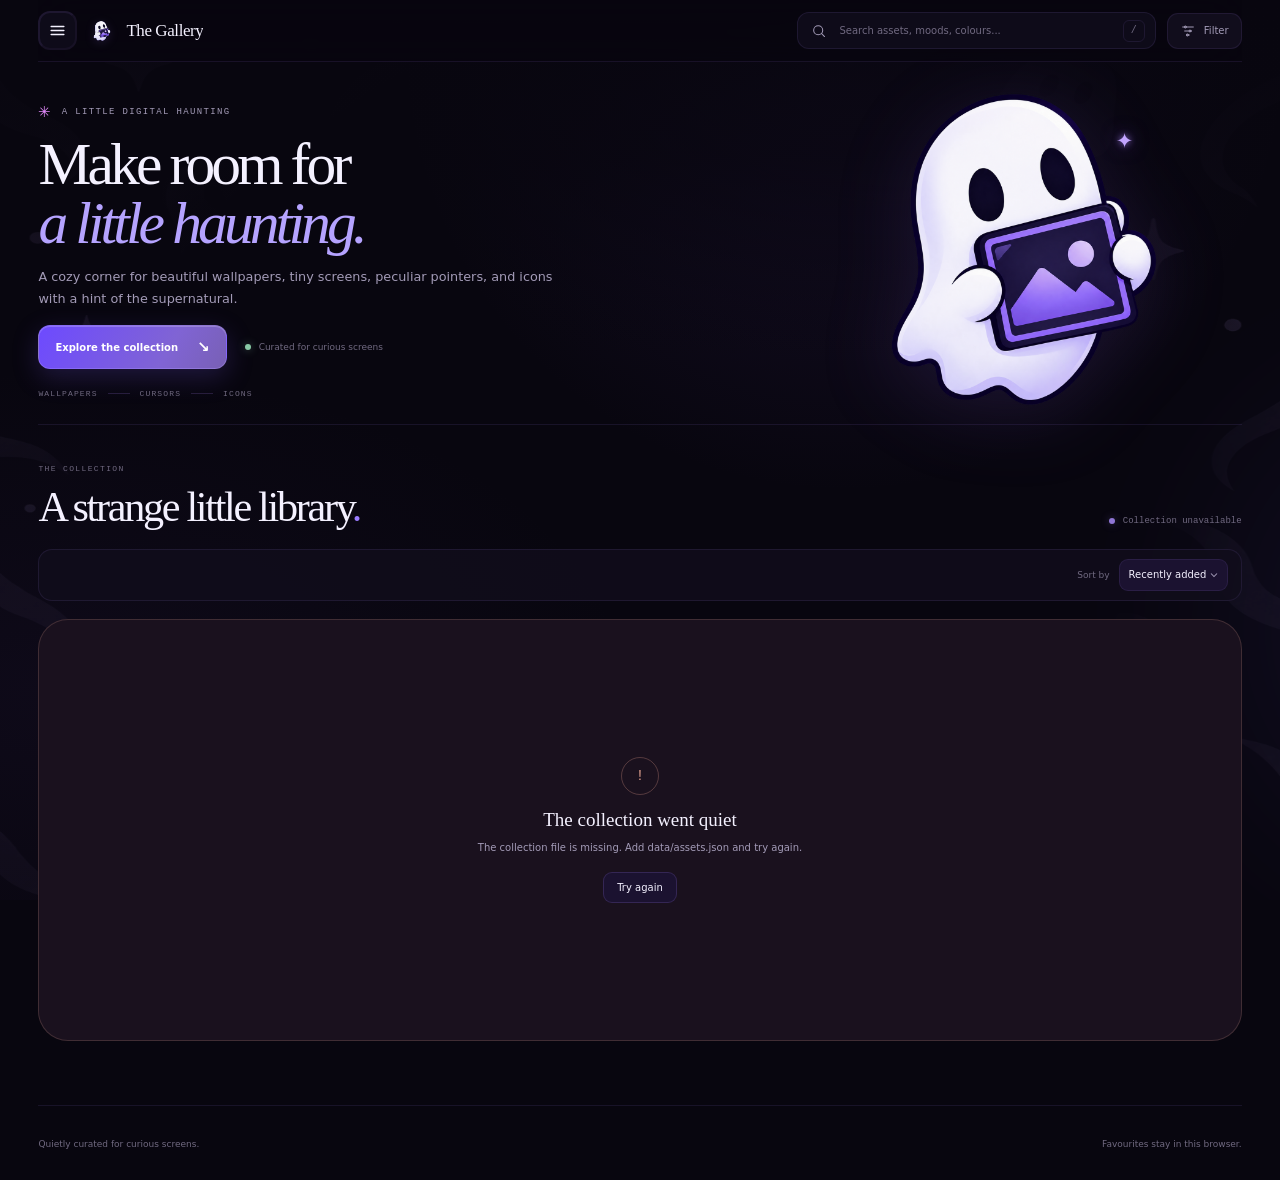
==== index.html @ 4a22fe70 "Add files via upload" ====
<!doctype html>
<html lang="en" data-theme="dark">
<head>
  <meta charset="utf-8">
  <meta name="viewport" content="width=device-width, initial-scale=1">
  <meta name="theme-color" content="#08060f">
  <meta name="description" content="A haunted little library of wallpapers, phone backgrounds, cursors, and icons.">
  <meta property="og:title" content="Ghostly Gallery">
  <meta property="og:description" content="A haunted little library of wallpapers, phone backgrounds, cursors, and icons.">
  <meta property="og:type" content="website">
  <title>Ghostly Gallery — A little digital haunting</title>
  <link rel="icon" href="assets/brand/ghostly-favicon.png" type="image/png" sizes="96x96">
  <link rel="apple-touch-icon" href="assets/brand/ghostly-favicon.png">
  <link rel="stylesheet" href="style.css?v=complete-redesign-6">
  <script type="module" src="script.js?v=complete-redesign-3"></script>
</head>
<body>
  <a class="skip-link" href="#main">Skip to gallery</a>
  <div class="page-atmosphere" aria-hidden="true"><span></span><span></span><span></span></div>
  <button class="sidebar-scrim" id="sidebar-scrim" type="button" aria-label="Close navigation" hidden></button>

  <div class="app-shell" id="app-shell">
    <aside class="sidebar" id="sidebar" aria-label="Main sidebar" aria-hidden="true">
      <div class="sidebar-tabs" role="tablist" aria-label="Sidebar sections">
        <button class="sidebar-tab is-active" id="tab-gallery" type="button" role="tab" aria-selected="true" aria-controls="panel-gallery" data-sidebar-tab="gallery">Gallery</button>
        <button class="sidebar-tab" id="tab-tools" type="button" role="tab" aria-selected="false" aria-controls="panel-tools" data-sidebar-tab="tools">Tools</button>
        <button class="sidebar-tab" id="tab-settings" type="button" role="tab" aria-selected="false" aria-controls="panel-settings" data-sidebar-tab="settings">Settings</button>
      </div>
      <div class="sidebar-content">
        <section class="sidebar-tab-panel" id="panel-gallery" role="tabpanel" aria-labelledby="tab-gallery" data-sidebar-panel="gallery">
          <p class="sidebar-section-label">YOUR LIBRARY</p>
          <nav class="sidebar-nav" aria-label="Gallery collections">
            <button class="nav-item" type="button" data-view="wallpapers" data-label="PC Wallpapers" style="--nav-accent: var(--wall)" aria-label="PC Wallpapers"><svg class="nav-icon" viewBox="0 0 24 24" aria-hidden="true"><rect x="3.5" y="4" width="17" height="12" rx="2"/><path d="M8 20h8M12 16v4M7.5 12l3-3 2.2 2.2 1.5-1.5 2.3 2.3"/></svg><span>PC Wallpapers</span></button>
            <button class="nav-item" type="button" data-view="phone-wallpapers" data-label="Phone Wallpapers" style="--nav-accent: var(--phone)" aria-label="Phone Wallpapers"><svg class="nav-icon" viewBox="0 0 24 24" aria-hidden="true"><rect x="6.5" y="2.5" width="11" height="19" rx="2.4"/><path d="M10 5h4M11 18.5h2"/></svg><span>Phone Wallpapers</span></button>
            <button class="nav-item" type="button" data-view="cursors" data-label="Cursor Packs" style="--nav-accent: var(--cursor)" aria-label="Cursor Packs"><svg class="nav-icon" viewBox="0 0 24 24" aria-hidden="true"><path d="m5 3 13.5 10.5-6 .8-3.4 5.2L5 3Z"/><path d="m13 15 3.2 5"/></svg><span>Cursor Packs</span></button>
            <button class="nav-item" type="button" data-view="icons" data-label="Icon Packs" style="--nav-accent: var(--icons)" aria-label="Icon Packs"><svg class="nav-icon" viewBox="0 0 24 24" aria-hidden="true"><rect x="3.5" y="3.5" width="7" height="7" rx="2"/><rect x="13.5" y="3.5" width="7" height="7" rx="2"/><rect x="3.5" y="13.5" width="7" height="7" rx="2"/><rect x="13.5" y="13.5" width="7" height="7" rx="2"/></svg><span>Icon Packs</span></button>
            <button class="nav-item" type="button" data-view="favorites" data-label="Favourites" style="--nav-accent: var(--favs)" aria-label="Favourites"><svg class="nav-icon nav-icon-heart" viewBox="0 0 24 24" aria-hidden="true"><path d="M20.8 8.8c0 5.2-8.8 10.2-8.8 10.2S3.2 14 3.2 8.8A4.7 4.7 0 0 1 12 6.2a4.7 4.7 0 0 1 8.8 2.6Z"/></svg><span>Favourites</span><span class="nav-count" id="favorite-count" hidden>0</span></button>
          </nav>
        </section>
        <section class="sidebar-tab-panel" id="panel-tools" role="tabpanel" aria-labelledby="tab-tools" data-sidebar-panel="tools" hidden>
          <p class="sidebar-section-label">TOOLS</p>
          <nav class="sidebar-tools-nav" aria-label="Creative tools">
            <button class="nav-item" type="button" data-view="converters" data-label="Converters" aria-label="Converters"><svg class="nav-icon" viewBox="0 0 24 24" aria-hidden="true"><path d="M4 7h11m0 0-3-3m3 3-3 3M20 17H9m0 0 3 3m-3-3 3-3"/></svg><span>Converters</span></button>
            <button class="nav-item" type="button" data-view="background-remover" data-label="Background Remover" aria-label="Background Remover"><svg class="nav-icon" viewBox="0 0 24 24" aria-hidden="true"><path d="M4 4h16v16H4z"/><path d="m4 15 4-4 3 3 3-5 6 7"/><path d="M7 7h.01"/></svg><span>Background Remover</span></button>
          </nav>
        </section>
        <section class="sidebar-tab-panel sidebar-settings-panel" id="panel-settings" role="tabpanel" aria-labelledby="tab-settings" data-sidebar-panel="settings" hidden>
          <p class="sidebar-section-label">PREFERENCES</p>
          <div class="sidebar-setting"><div><strong>Appearance</strong><small>Choose your gallery theme.</small></div><button class="theme-toggle" id="theme-toggle" type="button" aria-label="Switch to light theme" title="Switch to light theme"><svg class="theme-icon theme-icon-sun" viewBox="0 0 24 24" aria-hidden="true"><circle cx="12" cy="12" r="4"/><path d="M12 2v2m0 16v2M4.9 4.9l1.4 1.4m11.4 11.4 1.4 1.4M2 12h2m16 0h2M4.9 19.1l1.4-1.4M17.7 6.3l1.4-1.4"/></svg><svg class="theme-icon theme-icon-moon" viewBox="0 0 24 24" aria-hidden="true"><path d="M20.6 15.2A8.5 8.5 0 0 1 8.8 3.4 8.6 8.6 0 1 0 20.6 15.2Z"/></svg></button></div>
          <button class="nav-item sound-toggle" id="sound-toggle" type="button" aria-label="Mute button sounds" aria-pressed="true" title="Mute button sounds"><svg class="nav-icon" viewBox="0 0 24 24" aria-hidden="true"><path d="M4 10v4h4l5 4V6l-5 4H4Z"/><path d="M17 9a5 5 0 0 1 0 6m2-9a9 9 0 0 1 0 12"/></svg><span>Button sounds</span></button>
        </section>
      </div>
    </aside>

    <div class="main-column">
      <header class="topbar">
        <div class="topbar-leading">
          <button class="mobile-menu-button" id="mobile-menu-button" type="button" aria-label="Open menu" aria-expanded="false" aria-controls="sidebar"><svg viewBox="0 0 24 24" aria-hidden="true"><path class="menu-line menu-line-one" d="M4 7h16"/><path class="menu-line menu-line-two" d="M4 12h16"/><path class="menu-line menu-line-three" d="M4 17h16"/></svg></button>
          <img class="topbar-ghost-icon" src="assets/brand/ghostly-favicon.png" alt="" aria-hidden="true">
          <div class="topbar-page-title" id="breadcrumb-title">The Gallery</div>
        </div>
        <div class="topbar-tools">
          <label class="top-search">
            <svg viewBox="0 0 24 24" aria-hidden="true"><circle cx="10.8" cy="10.8" r="6.8"/><path d="m16 16 4.3 4.3"/></svg>
            <span class="sr-only">Search assets</span><input id="search-input" type="search" placeholder="Search assets, moods, colours..." autocomplete="off">
            <kbd>/</kbd><button class="search-clear" id="search-clear" type="button" aria-label="Clear search" hidden>×</button>
          </label>
          <div class="filter-wrap">
            <button class="tool-button" id="filter-toggle" type="button" aria-expanded="false" aria-controls="filter-panel">
              <svg viewBox="0 0 24 24" aria-hidden="true"><path d="M4 6h16M7 12h10m-7 6h4"/><circle cx="8" cy="6" r="1.5"/><circle cx="15" cy="12" r="1.5"/><circle cx="11" cy="18" r="1.5"/></svg><span>Filter</span><span class="filter-active-dot" id="filter-active-dot" hidden></span>
            </button>
            <div class="filter-popover" id="filter-panel" hidden>
              <div class="popover-heading"><div><span class="eyebrow">REFINE YOUR HAUNT</span><strong>Filters</strong></div><button class="popover-close" id="filter-close" type="button" aria-label="Close filters">×</button></div>
              <p class="filter-empty" id="filter-empty">Filters appear as matching asset details are published.</p>
              <div class="filter-fields" id="filter-fields" hidden>
                <label class="filter-field" id="filter-device-wrap" hidden>Device / type<select id="filter-device"><option value="">Any device</option></select></label>
                <label class="filter-field" id="filter-theme-wrap" hidden>Theme<select id="filter-theme"><option value="">Any theme</option></select></label>
                <label class="filter-field" id="filter-color-wrap" hidden>Color<select id="filter-color"><option value="">Any color</option></select></label>
                <label class="filter-field" id="filter-tag-wrap" hidden>Tag<input id="filter-tag" type="search" placeholder="Search a tag"></label>
              </div>
              <button class="filter-reset" id="filter-reset" type="button">Clear filters</button>
            </div>
          </div>
        </div>
      </header>

      <main id="main">
        <section class="hero" id="home" aria-labelledby="hero-title">
          <div class="hero-copy">
            <p class="hero-kicker"><span class="kicker-star">✳</span> A LITTLE DIGITAL HAUNTING</p>
            <h1 id="hero-title">Make room for<br><em>a little haunting.</em></h1>
            <p class="hero-description">A cozy corner for beautiful wallpapers, tiny screens, peculiar pointers, and icons with a hint of the supernatural.</p>
            <div class="hero-actions"><button class="button-primary" type="button" data-action="all-assets">Explore the collection <span aria-hidden="true">↘</span></button><span class="hero-note"><span class="note-dot"></span> Curated for curious screens</span></div>
            <div class="hero-meta"><span>WALLPAPERS</span><i></i><span>CURSORS</span><i></i><span>ICONS</span></div>
          </div>
          <span class="hero-spark" aria-hidden="true">✦</span><img class="hero-mascot" src="assets/brand/ghostly-transparent.png" alt="" aria-hidden="true">
        </section>

        <section class="collection-section" id="collection" aria-labelledby="collection-title">
          <div class="collection-heading">
            <div><p class="eyebrow" id="collection-kicker">THE COLLECTION</p><h2 id="collection-title">A strange little library<span>.</span></h2></div>
            <div class="collection-status"><span class="collection-live-dot"></span><span id="result-count" aria-live="polite" aria-atomic="true">Gathering the collection...</span></div>
          </div>
          <div class="collection-controls">
            <div class="active-filters" id="active-filters" aria-live="polite"></div>
            <label class="sort-control">Sort by <select id="sort-select" aria-label="Sort assets"><option value="newest">Recently added</option><option value="title">Name A–Z</option><option value="oldest">Oldest first</option></select><svg viewBox="0 0 16 16" aria-hidden="true"><path d="m4 6 4 4 4-4"/></svg></label>
          </div>
          <div class="gallery-grid" id="gallery-grid" aria-live="polite" aria-busy="true"></div>
          <div class="empty-state" id="empty-state" hidden>
            <div class="empty-art" aria-hidden="true"><span class="empty-moon"></span><span class="empty-star empty-star-a">✦</span><span class="empty-star empty-star-b">✧</span><span class="empty-ghost"><i></i><i></i><b></b></span></div>
            <p class="eyebrow">THE GALLERY IS RESTING</p><h3>nothing here👀</h3><p id="empty-description">The shelves are waiting for their first little oddity. Check back soon.</p><button class="empty-reset" id="empty-reset" type="button" hidden>Clear your filters <span aria-hidden="true">↗</span></button>
          </div>
          <div class="error-state" id="error-state" hidden><span class="error-glyph" aria-hidden="true">!</span><h3>The collection went quiet</h3><p id="error-message">We couldn’t read the asset collection.</p><button class="button-secondary" id="retry-button" type="button">Try again</button></div>
          <div class="loading-state" id="loading-state"><span class="loading-moon" aria-hidden="true"></span><span>Gathering the collection...</span></div>
        </section>

        <section class="converter-section" id="converters" aria-labelledby="converter-title" hidden>
          <div class="converter-heading"><p class="eyebrow">LOCAL IMAGE WORKSHOP</p><h1 id="converter-title">Converters<span>.</span></h1><p>Change image formats right here in your browser. Your files stay on this device.</p></div>
          <div class="converter-panel">
            <label class="converter-drop" id="converter-drop" for="converter-file"><span class="converter-upload-icon" aria-hidden="true">↑</span><strong>Choose an image to convert</strong><span>PNG, GIF, JPG, JPEG, or SVG · up to 25 MB</span><input id="converter-file" type="file" accept=".png,.gif,.jpg,.jpeg,.svg,image/png,image/gif,image/jpeg,image/svg+xml"></label>
            <div class="converter-workspace" id="converter-workspace" hidden>
              <div class="converter-preview"><img id="converter-preview" alt="Preview of the selected image"><span id="converter-source-label"></span></div>
              <div class="converter-options">
                <div><p class="eyebrow">SOURCE FILE</p><strong class="converter-filename" id="converter-filename"></strong><p class="converter-message" id="converter-message" aria-live="polite"></p></div>
                <label class="converter-field">Convert to<select id="converter-format"><option value="png">PNG</option><option value="jpeg">JPEG</option><option value="svg">SVG (embedded image)</option></select></label>
                <label class="converter-field" id="jpeg-background-field" hidden>JPEG background<input id="jpeg-background" type="color" value="#ffffff"><small>Transparent areas use this color. White is the default.</small></label>
                <button class="button-primary converter-action" id="converter-button" type="button" disabled>Convert image <span aria-hidden="true">↗</span></button>
                <a class="button-secondary converter-download" id="converter-download" hidden download>Download converted image</a>
                <button class="converter-reset" id="converter-reset" type="button">Choose another image</button>
              </div>
            </div>
          </div>
          <p class="converter-footnote">SVG files are checked for active and external content before preview or conversion. SVG output wraps the converted image; it does not trace pixels into vector shapes. GIF conversion uses a still frame.</p>
          <article class="media-converter-card" aria-labelledby="mp3-title">
            <div class="media-converter-heading"><span class="media-converter-icon" aria-hidden="true">♫</span><div><p class="eyebrow">AUDIO TOOL</p><h2 id="mp3-title">MP4 <span>→</span> MP3</h2><p>Extract audio from an MP4 video in your browser.</p></div></div>
            <label class="media-file-picker" for="mp4-file"><span>Choose an MP4 video</span><small id="mp4-file-name">MP4 only · up to 200 MB</small><input id="mp4-file" type="file" accept=".mp4,video/mp4"></label>
            <div class="media-converter-actions"><button class="button-primary" id="mp4-convert" type="button" disabled>Convert to MP3 <span aria-hidden="true">↗</span></button><a class="button-secondary media-download" id="mp3-download" hidden download>Download MP3</a></div>
            <p class="media-converter-status" id="mp4-status" role="status" aria-live="polite">Your video stays on this device. The first conversion loads the audio engine on demand (about 31 MB).</p>
          </article>
        </section>
        <section class="background-remover-section" id="background-remover" aria-labelledby="bg-title" hidden>
          <div class="converter-heading"><p class="eyebrow">LOCAL IMAGE WORKSHOP</p><h1 id="bg-title">Background Remover<span>.</span></h1><p>Choose an image for a local preview. No image is uploaded.</p></div>
          <div class="converter-panel bg-remover-panel">
            <label class="converter-drop" id="bg-drop" for="bg-file"><span class="converter-upload-icon" aria-hidden="true">✧</span><strong>Choose an image</strong><span>PNG, JPG, or WebP · up to 20 MB</span><input id="bg-file" type="file" accept=".png,.jpg,.jpeg,.webp,image/png,image/jpeg,image/webp"></label>
            <div class="bg-workspace" id="bg-workspace" hidden>
              <div class="bg-preview"><img id="bg-preview" alt="Selected image preview"><span>Preview · original background</span></div>
              <div class="bg-file-info"><p class="eyebrow">SELECTED IMAGE</p><strong id="bg-filename"></strong><p id="bg-file-meta"></p><div class="bg-engine-note"><strong>Removal engine unavailable</strong><p>This site has no background-removal model installed. The image stays local, and no transparent result will be fabricated.</p></div><button class="converter-reset" id="bg-reset" type="button">Remove image</button></div>
            </div>
          </div>
        </section>
        <footer class="site-footer"><span>Quietly curated for curious screens.</span><span>Favourites stay in this browser.</span></footer>
      </main>
    </div>
  </div>

  <dialog class="app-dialog asset-dialog" id="asset-dialog" aria-labelledby="asset-dialog-title"><div class="dialog-shell" id="asset-dialog-content"></div></dialog>
  <div class="toast" id="toast" role="status" aria-live="polite"></div>
</body>
</html>
---- style.css ----
:root{color-scheme:dark;--bg:#08060f;--surface:#110d1c;--raised:#1b1230;--glass:rgba(21,15,34,.88);--line:rgba(143,112,209,.22);--line-soft:rgba(143,112,209,.13);--text:#f4f1ff;--muted:#a39bb7;--subtle:#706980;--accent:#9b7cff;--accent-bright:#b5a3ff;--cyan:#75e6e8;--pink:#e58cff;--wall:#6d4aff;--phone:#4aaeb0;--cursor:#e58cff;--icons:#9b82e8;--favs:#c878d8;--ease:cubic-bezier(.2,.75,.2,1);font-family:Inter,"Segoe UI",system-ui,sans-serif}
html[data-theme=light]{color-scheme:light;--bg:#f7f5ff;--surface:#efebfa;--raised:#e5dff3;--glass:rgba(247,245,255,.94);--line:rgba(107,81,162,.2);--line-soft:rgba(107,81,162,.13);--text:#30264a;--muted:#675d7f;--subtle:#8b83a0;--accent:#8066d9;--accent-bright:#624bb9;--cyan:#348d91;--pink:#a955b8;--wall:#6d4aff;--phone:#318f92;--cursor:#b05fc1;--icons:#7860c6;--favs:#a94db9}
*{box-sizing:border-box}html{min-width:320px;scroll-behavior:smooth}body{min-width:320px;min-height:100vh;margin:0;overflow-x:hidden;background:var(--bg);color:var(--text);font-size:14px;-webkit-font-smoothing:antialiased;transition:background .25s,color .25s}button,input,select{color:inherit;font:inherit}button{cursor:pointer}button:focus-visible,a:focus-visible,input:focus-visible,select:focus-visible{outline:2px solid var(--accent-bright);outline-offset:3px}a{color:inherit;text-decoration:none}[hidden]{display:none!important}::selection{color:#fff;background:rgba(128,102,217,.45)}.sr-only{position:absolute;width:1px;height:1px;padding:0;margin:-1px;overflow:hidden;clip:rect(0,0,0,0);white-space:nowrap;border:0}.skip-link{position:fixed;top:12px;left:12px;z-index:200;padding:11px 15px;border-radius:10px;transform:translateY(-150%);background:var(--accent);color:#fff;font-weight:700}.skip-link:focus{transform:translateY(0)}
.page-atmosphere{position:fixed;inset:0;z-index:-1;overflow:hidden;pointer-events:none;background:radial-gradient(ellipse at 66% 5%,rgba(80,48,139,.2),transparent 37%),radial-gradient(ellipse at 5% 77%,rgba(53,34,87,.14),transparent 33%),var(--bg);transition:background .25s}.page-atmosphere span{position:absolute;width:430px;height:430px;border-radius:50%;filter:blur(110px);opacity:.09;background:#8e67ff}.page-atmosphere span:first-child{top:-350px;right:12%}.page-atmosphere span:nth-child(2){bottom:-380px;left:30%;background:#bd65d2}.page-atmosphere span:nth-child(3){top:46%;right:-400px;background:#7865ef}html[data-theme=light] .page-atmosphere{background:radial-gradient(ellipse at 75% 0%,rgba(166,145,225,.2),transparent 39%),radial-gradient(ellipse at 10% 84%,rgba(201,167,220,.18),transparent 37%),var(--bg)}.sidebar-divider{height:1px;flex:0 0 1px;margin:10px 5px 12px;background:var(--line-soft)}.sidebar-nav{display:flex;flex-direction:column;gap:5px}.nav-item{position:relative;display:flex;width:100%;min-height:45px;flex:0 0 auto;align-items:center;gap:14px;padding:0 13px;overflow:hidden;border:1px solid transparent;border-radius:13px;background:transparent;color:var(--subtle);text-align:left;transition:color .2s,background .2s,border-color .2s,transform .2s}.nav-item:hover{background:color-mix(in srgb,var(--nav-accent,var(--accent)) 10%,transparent);color:var(--text)}.nav-item.is-active{border-color:color-mix(in srgb,var(--nav-accent,var(--accent)) 20%,transparent);background:color-mix(in srgb,var(--nav-accent,var(--accent)) 13%,transparent);color:var(--nav-accent,var(--accent-bright))}.nav-item span:not(.nav-count){min-width:146px;opacity:0;transform:translateX(-5px);transition:opacity .16s,transform .2s var(--ease);white-space:nowrap;font-size:11px;font-weight:550}.nav-icon{width:19px;height:19px;flex:0 0 19px;fill:none;stroke:currentColor;stroke-width:1.55;stroke-linecap:round;stroke-linejoin:round;transition:fill .2s,filter .2s}.nav-item.is-active .nav-icon{fill:color-mix(in srgb,var(--nav-accent,var(--accent)) 17%,transparent);stroke-width:1.9;filter:drop-shadow(0 0 5px color-mix(in srgb,var(--nav-accent,var(--accent)) 42%,transparent))}.nav-icon-heart{fill:none!important}.nav-item.is-active .nav-icon-heart{fill:color-mix(in srgb,var(--nav-accent) 22%,transparent)!important}.nav-count{display:inline-grid;min-width:21px;height:20px;margin-left:auto;place-items:center;border-radius:7px;background:color-mix(in srgb,var(--nav-accent,var(--accent)) 14%,transparent);color:var(--nav-accent,var(--accent));font:9px ui-monospace,monospace;opacity:0}.sidebar-spacer{flex:1;min-height:14px}.local-pulse{width:6px;height:6px;border-radius:50%;background:#82c9a8;box-shadow:0 0 9px rgba(130,201,168,.45)}
.main-column{min-width:0;padding-right:clamp(20px,4.3vw,84px);padding-left:clamp(22px,4.1vw,78px)}.topbar{position:sticky;top:0;z-index:30;display:flex;min-height:78px;align-items:center;justify-content:space-between;gap:24px;border-bottom:1px solid var(--line-soft);background:color-mix(in srgb,var(--bg) 82%,transparent);backdrop-filter:blur(20px)}.topbar-leading,.topbar-brand,.topbar-tools{display:flex;align-items:center}.topbar-leading{min-width:0}.topbar-brand{gap:11px;color:var(--subtle);font-size:11px;white-space:nowrap}.topbar-brand img{width:25px;height:25px;object-fit:contain}.topbar-brand i{padding:0 8px;color:var(--line);font-style:normal}.topbar-brand strong{color:var(--muted);font-weight:550}.topbar-tools{gap:11px}.mobile-menu-button svg{width:18px;height:18px;fill:none;stroke:currentColor;stroke-width:1.7;stroke-linecap:round}.top-search{display:flex;width:clamp(220px,28vw,430px);height:42px;align-items:center;gap:10px;padding:0 10px 0 13px;border:1px solid var(--line-soft);border-radius:12px;background:color-mix(in srgb,var(--surface) 86%,transparent);color:var(--muted)}.top-search:focus-within{border-color:color-mix(in srgb,var(--accent) 55%,transparent);box-shadow:0 0 0 3px color-mix(in srgb,var(--accent) 9%,transparent)}.top-search>svg{width:16px;height:16px;flex:0 0 auto;fill:none;stroke:currentColor;stroke-width:1.55;stroke-linecap:round}.top-search input{width:100%;min-width:0;border:0;outline:0;background:transparent;color:var(--text);font-size:10px}.top-search input::placeholder{color:var(--subtle)}.top-search input:focus-visible{outline:0}.top-search kbd{display:grid;min-width:22px;height:22px;place-items:center;border:1px solid var(--line-soft);border-radius:6px;color:var(--subtle);font:10px ui-monospace,monospace}.search-clear{width:22px;height:22px;padding:0;border:0;border-radius:6px;background:var(--raised);color:var(--muted);font-size:17px}.tool-button,.theme-toggle{position:relative;display:flex;height:40px;align-items:center;justify-content:center;gap:8px;padding:0 12px;border:1px solid var(--line-soft);border-radius:11px;background:var(--surface);color:var(--muted);font-size:10px;transition:color .2s,border-color .2s,background .2s,transform .2s}.tool-button:hover,.theme-toggle:hover{border-color:var(--line);background:var(--raised);color:var(--text);transform:translateY(-1px)}.tool-button svg{width:16px;height:16px;fill:none;stroke:currentColor;stroke-width:1.5;stroke-linecap:round;stroke-linejoin:round}.filter-active-dot{position:absolute;top:7px;right:7px;width:5px;height:5px;border-radius:50%;background:var(--accent)}.theme-toggle{width:40px;padding:0}.theme-icon{width:17px;height:17px;fill:none;stroke:currentColor;stroke-width:1.5;stroke-linecap:round;stroke-linejoin:round}.theme-icon-moon{display:none}.theme-toggle[data-theme=light] .theme-icon-sun{display:none}.theme-toggle[data-theme=light] .theme-icon-moon{display:block}
.filter-wrap{position:relative}.filter-popover{position:absolute;top:calc(100% + 12px);right:0;z-index:55;width:min(330px,calc(100vw - 36px));padding:17px;border:1px solid var(--line);border-radius:18px;background:var(--glass);box-shadow:0 20px 60px rgba(0,0,0,.24);backdrop-filter:blur(24px);animation:pop-in .18s var(--ease)}.popover-heading{display:flex;align-items:center;justify-content:space-between}.popover-heading div{display:flex;flex-direction:column;gap:6px}.eyebrow{margin:0;color:var(--subtle);font:8px ui-monospace,"Cascadia Code",monospace;letter-spacing:.17em;text-transform:uppercase}.popover-heading strong{font:500 19px Georgia,serif}.popover-close{width:28px;height:28px;border:1px solid var(--line-soft);border-radius:9px;background:transparent;color:var(--muted);font-size:19px}.filter-empty{margin:16px 0 3px;color:var(--muted);font-size:10px;line-height:1.7}.filter-fields{display:grid;gap:12px;margin-top:17px}.filter-field{display:grid;gap:7px;color:var(--muted);font-size:10px}.filter-field select,.filter-field input{width:100%;height:37px;padding:0 10px;border:1px solid var(--line-soft);border-radius:9px;background:var(--bg);color:var(--text);font-size:10px}.filter-reset{margin-top:13px;padding:0;border:0;background:none;color:var(--accent-bright);font-size:10px}
#main{max-width:1760px;margin:0 auto}.hero{position:relative;display:grid;min-height:clamp(440px,38vw,575px);grid-template-columns:minmax(0,1.03fr) minmax(340px,.97fr);align-items:center;gap:clamp(24px,4vw,74px);padding:clamp(36px,5vw,74px) 0 clamp(44px,6vw,86px);border-bottom:1px solid var(--line-soft);overflow:hidden}.hero-copy{position:relative;z-index:2;padding:7px 0 5px;animation:rise-in .7s var(--ease) both}.hero-kicker{display:flex;align-items:center;gap:9px;margin:0 0 20px;color:var(--muted);font:9px ui-monospace,monospace;letter-spacing:.15em}.kicker-star{color:var(--pink);font-size:15px}.hero h1{max-width:820px;margin:0;font:500 clamp(43px,5.35vw,82px)/.99 Georgia,"Times New Roman",serif;letter-spacing:-.065em}.hero h1 em{color:var(--accent-bright);font-weight:500}.hero-description{max-width:520px;margin:22px 0 0;color:var(--muted);font-size:clamp(12px,1vw,14px);line-height:1.85}.hero-actions{display:flex;align-items:center;gap:18px;flex-wrap:wrap;margin-top:26px}.button-primary{display:inline-flex;min-height:44px;align-items:center;gap:19px;padding:0 16px;border:1px solid rgba(195,175,255,.25);border-radius:12px;background:linear-gradient(120deg,#6d4aff,#8064d4 68%,#7860b5);color:#fff;box-shadow:0 8px 26px rgba(104,74,206,.25),inset 0 1px rgba(255,255,255,.2);font-size:10px;font-weight:650;transition:transform .2s var(--ease),box-shadow .2s}.button-primary:hover{transform:translateY(-2px);box-shadow:0 13px 30px rgba(104,74,206,.34)}.button-primary span{font-size:15px}.hero-note{display:flex;align-items:center;gap:8px;color:var(--subtle);font-size:9px}.note-dot{width:6px;height:6px;border-radius:50%;background:#89c9a6;box-shadow:0 0 8px rgba(137,201,166,.45)}.hero-meta{display:flex;align-items:center;gap:10px;margin-top:42px;color:var(--subtle);font:8px ui-monospace,monospace;letter-spacing:.14em}.hero-meta i{width:22px;height:1px;background:var(--line)}
.hero-art-frame{position:relative;z-index:1;width:min(100%,590px);justify-self:end;aspect-ratio:1.12/1;overflow:hidden;border:1px solid rgba(175,153,226,.25);border-radius:clamp(24px,3vw,44px);background:#100d18;box-shadow:0 26px 74px rgba(0,0,0,.3),inset 0 1px rgba(255,255,255,.14);animation:rise-in .9s .08s var(--ease) both}.hero-art-image{width:100%;height:100%;object-fit:cover;object-position:50% 51%;transform:scale(1.02);transition:transform .9s var(--ease)}.hero-art-frame:hover .hero-art-image{transform:scale(1.055)}.art-vignette{position:absolute;inset:0;background:linear-gradient(180deg,rgba(6,5,11,.34),transparent 28%,transparent 67%,rgba(6,5,11,.64)),linear-gradient(90deg,rgba(6,5,11,.15),transparent 40%)}.art-stamp{position:absolute;display:flex;align-items:center;gap:8px;color:rgba(248,243,255,.83);font:8px ui-monospace,monospace;letter-spacing:.13em}.art-stamp-top{top:18px;left:20px}.art-stamp-bottom{right:19px;bottom:19px}.stamp-spark{color:#c9b9ff;font-size:13px}.stamp-dot{width:6px;height:6px;border-radius:50%;background:#c9b9ff;box-shadow:0 0 9px #a58bff}
.collection-section{padding:clamp(49px,5.5vw,82px) 0 clamp(55px,6vw,90px)}.collection-heading{display:flex;align-items:end;justify-content:space-between;gap:20px;margin-bottom:23px}.collection-heading .eyebrow{margin-bottom:9px}.collection-heading h2{margin:0;font:500 clamp(28px,3.3vw,46px) Georgia,serif;letter-spacing:-.055em}.collection-heading h2 span{color:var(--accent)}.collection-status{display:flex;align-items:center;gap:8px;padding-bottom:5px;color:var(--subtle);font:9px ui-monospace,monospace}.collection-live-dot{width:6px;height:6px;border-radius:50%;background:#8f76d5;box-shadow:0 0 8px rgba(143,118,213,.42)}.collection-controls{display:flex;min-height:50px;align-items:center;justify-content:space-between;gap:14px;padding:9px 13px;border:1px solid var(--line-soft);border-radius:14px;background:color-mix(in srgb,var(--surface) 85%,transparent)}.active-filters{display:flex;align-items:center;gap:7px;flex-wrap:wrap}.filter-token{display:inline-flex;align-items:center;gap:6px;padding:6px 8px;border:1px solid var(--line-soft);border-radius:8px;background:color-mix(in srgb,var(--accent) 8%,transparent);color:var(--muted);font-size:9px}.filter-token button{padding:0;border:0;background:none;color:var(--accent-bright);font-size:13px}.sort-control{position:relative;display:flex;align-items:center;gap:9px;color:var(--subtle);font-size:9px;white-space:nowrap}.sort-control select{max-width:126px;padding:5px 17px 5px 0;appearance:none;border:0;background:transparent;color:var(--muted);font-size:9px;cursor:pointer}.sort-control svg{position:absolute;right:0;width:12px;height:12px;fill:none;stroke:var(--muted);stroke-width:1.4;pointer-events:none}
.gallery-grid{display:grid;grid-template-columns:repeat(3,minmax(0,1fr));gap:clamp(14px,1.65vw,25px);margin-top:19px}.asset-card{--card-accent:var(--wall);position:relative;min-width:0;overflow:hidden;border:1px solid var(--line-soft);border-radius:19px;background:linear-gradient(150deg,color-mix(in srgb,var(--surface) 98%,var(--card-accent)),var(--surface));box-shadow:0 13px 32px rgba(0,0,0,.11),inset 0 1px rgba(255,255,255,.035);animation:rise-in .45s var(--ease) both;transition:border-color .22s,transform .24s var(--ease),box-shadow .24s}.asset-card:hover{z-index:2;transform:translateY(-4px);border-color:color-mix(in srgb,var(--card-accent) 44%,var(--line));box-shadow:0 20px 44px rgba(0,0,0,.2),0 0 25px color-mix(in srgb,var(--card-accent) 8%,transparent)}.card-preview{position:relative;display:grid;min-height:190px;aspect-ratio:1.56/1;place-items:center;overflow:hidden;background:radial-gradient(ellipse at 50% 45%,color-mix(in srgb,var(--card-accent) 20%,transparent),transparent 60%),var(--raised)}.card-preview.is-portrait{aspect-ratio:.85/1}.card-preview img{position:absolute;inset:0;width:100%;height:100%;object-fit:cover;transition:transform .6s var(--ease)}.asset-card:hover .card-preview img{transform:scale(1.045)}.preview-fallback{display:grid;width:100%;height:100%;min-height:inherit;place-items:center;color:color-mix(in srgb,var(--card-accent) 78%,white);background:radial-gradient(circle,color-mix(in srgb,var(--card-accent) 14%,transparent),transparent 40%),repeating-linear-gradient(135deg,rgba(255,255,255,.018) 0 1px,transparent 1px 13px)}.preview-fallback svg{width:41px;height:41px;fill:none;stroke:currentColor;stroke-width:1.1}.card-category{position:absolute;top:12px;left:12px;z-index:1;padding:7px 9px;border:1px solid color-mix(in srgb,var(--card-accent) 34%,transparent);border-radius:8px;background:rgba(13,9,22,.73);color:#f1ecff;font:8px ui-monospace,monospace;letter-spacing:.07em;text-transform:uppercase;backdrop-filter:blur(9px)}.card-body{padding:15px 16px 14px}.card-title-line{display:flex;align-items:flex-start;justify-content:space-between;gap:9px}.card-title{margin:0;overflow:hidden;color:var(--text);font-size:13px;font-weight:650;letter-spacing:-.02em;text-overflow:ellipsis;white-space:nowrap}.card-favorite{display:grid;width:28px;height:27px;flex:0 0 28px;place-items:center;margin:-5px -4px 0 0;border:1px solid transparent;border-radius:8px;background:transparent;color:var(--subtle);transition:color .2s,background .2s,border-color .2s,transform .2s}.card-favorite:hover{border-color:color-mix(in srgb,var(--card-accent) 28%,transparent);background:color-mix(in srgb,var(--card-accent) 10%,transparent);color:var(--card-accent);transform:scale(1.06)}.card-favorite.is-favorite{color:var(--favs)}.card-favorite svg,.detail-favorite svg{width:15px;height:15px;fill:currentColor;stroke:currentColor;stroke-width:1.4}.card-description{display:-webkit-box;min-height:33px;margin:7px 0 11px;overflow:hidden;color:var(--muted);font-size:10px;line-height:1.65;-webkit-box-orient:vertical;-webkit-line-clamp:2}.card-meta{display:flex;min-height:20px;gap:5px;flex-wrap:wrap}.meta-pill{padding:5px 7px;border:1px solid var(--line-soft);border-radius:6px;color:var(--muted);font:8px ui-monospace,monospace}.card-footer{display:flex;align-items:center;justify-content:space-between;gap:8px;margin-top:13px;padding-top:12px;border-top:1px solid var(--line-soft)}.card-tags{display:flex;min-width:0;gap:6px;overflow:hidden}.card-tag{overflow:hidden;color:var(--subtle);font-size:8px;text-overflow:ellipsis;white-space:nowrap}.card-tag+.card-tag:before{margin-right:6px;color:var(--line);content:"·"}.card-actions{display:flex;flex:0 0 auto;gap:6px}.card-action{display:inline-flex;min-height:32px;align-items:center;justify-content:center;gap:6px;padding:0 9px;border:1px solid color-mix(in srgb,var(--card-accent) 24%,var(--line-soft));border-radius:8px;background:color-mix(in srgb,var(--card-accent) 9%,transparent);color:var(--muted);font-size:8px;font-weight:650;transition:color .2s,border-color .2s,background .2s,transform .2s}.card-action:hover{transform:translateY(-1px);border-color:color-mix(in srgb,var(--card-accent) 55%,transparent);background:color-mix(in srgb,var(--card-accent) 18%,transparent);color:color-mix(in srgb,var(--card-accent) 70%,white)}.card-action svg{width:13px;height:13px;fill:none;stroke:currentColor;stroke-width:1.7;stroke-linecap:round;stroke-linejoin:round}.card-download.is-disabled{border-color:var(--line-soft);background:rgba(130,120,150,.04);color:var(--subtle);cursor:not-allowed}.card-download.is-disabled:hover{transform:none}
.empty-state,.error-state,.loading-state{min-height:clamp(340px,33vw,500px)}.empty-state{position:relative;display:flex;flex-direction:column;align-items:center;justify-content:center;margin-top:18px;overflow:hidden;border:1px solid var(--line-soft);border-radius:30px;background:radial-gradient(ellipse at 50% 40%,rgba(93,61,161,.13),transparent 42%),linear-gradient(135deg,color-mix(in srgb,var(--surface) 88%,transparent),color-mix(in srgb,var(--raised) 40%,transparent));text-align:center}.empty-state:before{position:absolute;top:-55px;left:50%;width:440px;height:250px;border:1px solid rgba(162,137,226,.1);border-radius:50%;content:"";transform:translateX(-50%) rotate(-9deg)}.empty-art{position:relative;display:grid;width:132px;height:116px;place-items:center;margin-bottom:16px}.empty-ghost{position:relative;z-index:1;display:block;width:61px;height:70px;border:1px solid rgba(209,197,255,.59);border-radius:47% 47% 25% 25%;background:linear-gradient(145deg,rgba(214,202,255,.26),rgba(104,77,168,.09));box-shadow:inset 0 1px rgba(255,255,255,.35),0 0 34px rgba(149,118,224,.17);transform:translateY(-4px)}.empty-ghost:after{position:absolute;bottom:-2px;left:-1px;width:calc(100% + 2px);height:14px;border:1px solid rgba(209,197,255,.51);border-top:0;border-radius:0 0 50% 50%;content:""}.empty-ghost i{position:absolute;top:28px;left:19px;width:4px;height:6px;border-radius:50%;background:#e5deff;box-shadow:0 0 8px #ba9cff}.empty-ghost i+i{left:37px}.empty-ghost b{position:absolute;top:41px;left:29px;width:5px;height:3px;border-bottom:1px solid #e5deff;border-radius:50%}.empty-moon{position:absolute;top:19px;right:18px;width:23px;height:23px;border-radius:50%;background:#c7b5f3;box-shadow:0 0 18px rgba(199,181,243,.2)}.empty-moon:after{position:absolute;top:-5px;left:8px;width:24px;height:24px;border-radius:50%;content:"";background:var(--surface)}.empty-star{position:absolute;color:#cab9ff}.empty-star-a{top:9px;left:17px;font-size:15px}.empty-star-b{right:17px;bottom:11px;color:#f0a8f7;font-size:22px}.empty-state .eyebrow{position:relative;margin:0 0 9px}.empty-state h3{position:relative;margin:0;color:var(--text);font:500 clamp(31px,4vw,43px) Georgia,serif;letter-spacing:-.06em}.empty-state>p:not(.eyebrow){position:relative;max-width:420px;margin:11px 20px 0;color:var(--muted);font-size:11px;line-height:1.75}.empty-reset{position:relative;margin-top:18px;padding:9px 12px;border:1px solid var(--line);border-radius:9px;background:color-mix(in srgb,var(--accent) 9%,transparent);color:var(--accent-bright);font-size:10px}.empty-reset span{margin-left:8px}.error-state{display:flex;flex-direction:column;align-items:center;justify-content:center;margin-top:18px;border:1px solid rgba(202,145,133,.22);border-radius:30px;background:color-mix(in srgb,var(--surface) 85%,#4f2928);text-align:center}.error-glyph{display:grid;width:38px;height:38px;place-items:center;border:1px solid rgba(223,154,135,.3);border-radius:50%;color:#e0a08e;font:14px ui-monospace,monospace}.error-state h3{margin:14px 0 0;font:500 19px Georgia,serif}.error-state p{max-width:390px;margin:8px 18px 0;color:var(--muted);font-size:10px;line-height:1.7}.button-secondary{margin-top:16px;padding:9px 13px;border:1px solid var(--line);border-radius:9px;background:var(--raised);font-size:10px}.loading-state{display:flex;align-items:center;justify-content:center;gap:11px;margin-top:18px;border:1px solid var(--line-soft);border-radius:30px;color:var(--muted);font:10px ui-monospace,monospace}.loading-moon{width:17px;height:17px;border:1px solid rgba(155,124,255,.26);border-top-color:var(--accent-bright);border-radius:50%;animation:spin 1s linear infinite}
.little-note{display:flex;min-height:97px;align-items:center;gap:17px;padding:14px 20px;border:1px solid var(--line-soft);border-radius:18px;background:color-mix(in srgb,var(--surface) 85%,transparent)}.little-note img{width:51px;height:51px;flex:0 0 51px;object-fit:contain}.little-note .eyebrow{margin-bottom:6px}.little-note div>p:last-child{margin:0;color:var(--muted);font:14px Georgia,serif}.little-note em{color:var(--accent-bright)}.note-signoff{display:flex;align-items:center;gap:8px;margin-left:auto;color:var(--subtle);font:italic 12px Georgia,serif;white-space:nowrap}.note-signoff b{color:var(--pink);font-style:normal}.site-footer{display:flex;min-height:76px;align-items:center;justify-content:space-between;gap:15px;color:var(--subtle);font-size:9px}.site-footer a{color:var(--muted);font:12px Georgia,serif}.site-footer a:hover{color:var(--accent-bright)}
.app-dialog{position:fixed;width:min(520px,calc(100vw - 30px));max-height:min(90vh,820px);padding:0;overflow:auto;border:1px solid var(--line);border-radius:24px;background:var(--glass);color:var(--text);box-shadow:0 30px 100px rgba(0,0,0,.53),0 0 60px rgba(123,91,201,.1);backdrop-filter:blur(26px)}.app-dialog::backdrop{background:rgba(5,4,10,.73);backdrop-filter:blur(7px)}.dialog-shell{position:relative;padding:30px}.dialog-close{position:absolute;top:14px;right:14px;z-index:3;display:grid;width:34px;height:34px;place-items:center;border:1px solid var(--line-soft);border-radius:10px;background:color-mix(in srgb,var(--surface) 80%,transparent);color:var(--muted);font-size:20px}.dialog-close:hover{border-color:var(--line);color:var(--text)}.dialog-close svg{width:16px;height:16px;fill:none;stroke:currentColor;stroke-width:1.7;stroke-linecap:round}.choice-icon{display:grid;width:30px;height:30px;flex:0 0 30px;place-items:center;border:1px solid var(--line-soft);border-radius:9px;color:var(--accent-bright)}.choice-icon svg{width:15px;height:15px;fill:none;stroke:currentColor;stroke-width:1.5;stroke-linecap:round;stroke-linejoin:round}.choice-label{display:flex;flex:1;flex-direction:column;gap:3px}.choice-label strong{font-size:11px;font-weight:600}.choice-label small{color:var(--subtle);font-size:9px}.choice-arrow{color:var(--subtle);font-size:14px}.guest-choice{justify-content:center;min-height:41px;border-color:transparent;background:transparent;color:var(--muted);font-size:10px}.guest-choice:hover{border-color:var(--line-soft);background:transparent;color:var(--text)}.input-row{display:flex;gap:8px}.input-row input{flex:1}.generate-button{display:inline-flex;min-width:103px;align-items:center;justify-content:center;gap:7px;padding:0 9px;border:1px solid var(--line);border-radius:10px;background:color-mix(in srgb,var(--accent) 13%,transparent);color:var(--accent-bright);font-size:9px;font-weight:650}.generate-button:disabled{opacity:.42;cursor:not-allowed}.generate-button svg{width:14px;height:14px;fill:none;stroke:currentColor;stroke-width:1.5;stroke-linecap:round;stroke-linejoin:round}.field-hint,.field-error{margin:6px 0 0;color:var(--subtle);font-size:9px;line-height:1.55}.field-error{color:#e8a4b0}.id-actions{display:flex;gap:7px;margin-top:9px}.small-action{min-height:29px;padding:0 8px;border:1px solid var(--line-soft);border-radius:7px;background:var(--surface);color:var(--muted);font-size:8px}.small-action:hover{border-color:var(--line);color:var(--text)}.settings-option{display:flex;align-items:center;justify-content:space-between;gap:16px;padding:13px 0;border-top:1px solid var(--line-soft)}.settings-option strong{display:block;font-size:10px;font-weight:600}.settings-option small{display:block;margin-top:4px;color:var(--subtle);font-size:9px;line-height:1.5}.theme-segment{display:flex;gap:4px;padding:4px;border:1px solid var(--line-soft);border-radius:10px;background:var(--bg)}.theme-segment button{min-height:28px;padding:0 8px;border:0;border-radius:7px;background:transparent;color:var(--subtle);font-size:9px}.theme-segment button.is-active{background:var(--raised);color:var(--text);box-shadow:0 1px 4px rgba(0,0,0,.12)}.settings-note{margin:14px 0 0;padding:11px;border:1px solid var(--line-soft);border-radius:10px;color:var(--muted);font-size:9px;line-height:1.7}
.asset-dialog{width:min(800px,calc(100vw - 26px))}.asset-dialog .dialog-shell{padding:0}.asset-detail-layout{display:grid;min-height:430px;grid-template-columns:1.1fr .9fr}.asset-detail-preview{position:relative;display:grid;min-height:430px;place-items:center;overflow:hidden;border-radius:24px 0 0 24px;background:radial-gradient(circle,rgba(124,91,195,.2),transparent 55%),var(--bg)}.asset-detail-preview img{width:100%;height:100%;position:absolute;inset:0;object-fit:contain}.asset-detail-info{position:relative;padding:44px 26px 25px}.asset-detail-info .eyebrow{color:var(--accent-bright)}.asset-detail-info h1{margin:11px 0 10px;font:500 28px Georgia,serif;letter-spacing:-.045em}.asset-detail-info>p{color:var(--muted);font-size:10px;line-height:1.75}.detail-meta{display:grid;grid-template-columns:1fr 1fr;gap:8px;margin:18px 0}.detail-meta div{padding:9px;border:1px solid var(--line-soft);border-radius:9px}.detail-meta dt{color:var(--subtle);font:8px ui-monospace,monospace;text-transform:uppercase}.detail-meta dd{margin:5px 0 0;overflow-wrap:anywhere;color:var(--text);font-size:9px}.detail-tags{display:flex;gap:5px;flex-wrap:wrap;margin:12px 0}.detail-download{display:flex;width:100%;min-height:40px;align-items:center;justify-content:center;gap:8px;margin-top:18px;border:1px solid color-mix(in srgb,var(--card-accent) 34%,transparent);border-radius:10px;background:color-mix(in srgb,var(--card-accent) 14%,transparent);color:var(--text);font-size:10px;font-weight:650}.detail-download:hover:not(.is-disabled){border-color:var(--card-accent);color:color-mix(in srgb,var(--card-accent) 66%,white)}.detail-download svg{width:15px;height:15px;fill:none;stroke:currentColor;stroke-width:1.7;stroke-linecap:round;stroke-linejoin:round}.detail-favorite{display:flex;align-items:center;justify-content:center;gap:7px;margin:10px auto 0;padding:7px;border:0;background:transparent;color:var(--muted);font-size:9px}.detail-favorite.is-favorite{color:var(--favs)}
.toast{position:fixed;right:22px;bottom:22px;z-index:100;max-width:min(360px,calc(100vw - 44px));padding:12px 15px;border:1px solid var(--line);border-radius:11px;background:var(--glass);color:var(--text);box-shadow:0 12px 35px rgba(0,0,0,.28);font-size:10px;opacity:0;pointer-events:none;transform:translateY(9px);transition:opacity .2s,transform .2s;backdrop-filter:blur(20px)}.toast.is-visible{opacity:1;transform:translateY(0)}
@keyframes spin{to{transform:rotate(360deg)}}@keyframes rise-in{from{opacity:0;transform:translateY(12px)}to{opacity:1;transform:translateY(0)}}@keyframes pop-in{from{opacity:0;transform:translateY(-5px) scale(.985)}to{opacity:1;transform:translateY(0) scale(1)}}
@media(min-width:1700px){.gallery-grid{grid-template-columns:repeat(4,minmax(0,1fr))}.hero{grid-template-columns:minmax(0,1.08fr) minmax(450px,.92fr)}.card-preview{min-height:230px}}
@media(max-width:1180px){.sidebar{margin-left:12px}.main-column{padding-right:34px;padding-left:42px}.hero{grid-template-columns:minmax(0,1fr) minmax(280px,.84fr);gap:27px}.hero h1{font-size:clamp(41px,5.35vw,64px)}.gallery-grid{grid-template-columns:repeat(2,minmax(0,1fr))}}
@media(max-width:820px){.app-shell{display:block}.nav-item{min-height:47px}.sidebar .nav-item span:not(.nav-count){min-width:0}.main-column{padding:0 clamp(19px,4vw,38px)}.topbar{min-height:68px}.mobile-menu-button{display:grid}.hero{min-height:405px;grid-template-columns:1.05fr .95fr;gap:18px}.hero h1{font-size:clamp(38px,6vw,56px)}.hero-art-frame{width:100%}.hero-meta{margin-top:30px}.asset-detail-layout{grid-template-columns:1fr .9fr}.asset-detail-preview{min-height:360px}}
@media(max-width:600px){.main-column{padding-inline:17px}.topbar{gap:10px}.topbar-brand{gap:7px;font-size:10px}.topbar-brand img{width:23px;height:23px}.topbar-brand i{padding-inline:5px}.topbar-tools{gap:6px}.top-search{width:min(43vw,215px);height:38px;gap:7px;padding:0 7px 0 9px}.top-search input{font-size:9px}.top-search input::placeholder{color:transparent}.top-search kbd{display:none}.tool-button{width:37px;height:37px;padding:0}.tool-button span:not(.filter-active-dot){display:none}.theme-toggle{width:37px;height:37px}.hero{min-height:0;grid-template-columns:1fr;gap:25px;padding:47px 0 30px}.hero-copy{max-width:540px}.hero h1{font-size:clamp(41px,11vw,57px)}.hero-description{max-width:450px;margin-top:15px;font-size:11px}.hero-actions{gap:12px;margin-top:19px}.hero-meta{margin-top:24px}.hero-art-frame{width:min(100%,440px);justify-self:center;aspect-ratio:1.5/1;border-radius:19px}.hero-art-image{object-position:center 49%}.art-stamp{font-size:7px}.collection-section{padding:46px 0 51px}.collection-heading{align-items:end;margin-bottom:16px}.collection-heading h2{font-size:28px}.collection-status{max-width:95px;gap:6px;font-size:8px;text-align:right}.collection-controls{min-height:44px;padding:7px 9px}.gallery-grid{grid-template-columns:1fr;gap:13px;margin-top:13px}.card-preview{min-height:220px;aspect-ratio:1.45/1}.card-preview.is-portrait{min-height:285px;aspect-ratio:.95/1}.card-body{padding:14px}.asset-card{border-radius:16px}.empty-state,.error-state,.loading-state{min-height:330px}.empty-state{border-radius:21px}.little-note{align-items:flex-start;gap:10px;padding:13px}.little-note img{width:43px;height:43px;flex-basis:43px}.little-note div>p:last-child{max-width:280px;font-size:12px}.note-signoff{display:none}.site-footer{min-height:67px;flex-wrap:wrap;font-size:8px}.site-footer span:nth-child(2){display:none}.site-footer span:last-child{margin-left:auto;text-align:right}.dialog-shell{padding:23px 19px}.asset-dialog .dialog-shell{padding:0}.asset-detail-layout{display:block}.asset-detail-preview{min-height:230px;max-height:32vh;border-radius:24px 24px 0 0}.asset-detail-info{padding:21px 19px 20px}.asset-detail-info h1{font-size:24px}}
@media(max-width:370px){.topbar-brand span{display:none}.topbar-brand img{width:26px;height:26px}.top-search{width:min(49vw,185px)}.hero h1{font-size:39px}.hero-meta{gap:7px;font-size:7px}.hero-meta i{width:14px}.collection-heading h2{font-size:25px}.collection-status{max-width:79px}.card-actions{gap:4px}.card-action{padding-inline:7px}}
@media(prefers-reduced-motion:reduce){*,*::before,*::after{scroll-behavior:auto!important;animation-duration:.01ms!important;animation-iteration-count:1!important;transition-duration:.01ms!important}}
@supports not ((backdrop-filter:blur(2px)) or (-webkit-backdrop-filter:blur(2px))){.sidebar,.topbar,.filter-popover{background:var(--surface)}}

/* Ghostly gallery refinements: a generous library, quiet chrome, and soft edge art. */
.page-atmosphere::after{position:absolute;inset:0;z-index:0;content:"";background:url("assets/brand/ghostly-edge-pattern.png") center center/100% 100% no-repeat;opacity:.31;mix-blend-mode:screen;pointer-events:none}
.page-atmosphere::before{position:absolute;inset:0 0 auto;z-index:1;height:min(40vh,430px);content:"";background:linear-gradient(180deg,var(--bg) 0%,color-mix(in srgb,var(--bg) 76%,transparent) 43%,transparent 100%);pointer-events:none}
html[data-theme=light] .page-atmosphere::after{opacity:.11;mix-blend-mode:multiply}
.sidebar{overflow:visible}
.nav-item{width:calc(100% - 8px);margin-inline:4px;overflow:visible;padding-inline:12px;border-radius:14px}
.nav-item span:not(.nav-count){width:0;min-width:0;overflow:hidden}
.nav-count{width:0;min-width:0;margin-left:0;overflow:hidden}
.topbar{min-height:61px;gap:15px}
.top-search{height:37px}
.tool-button,.theme-toggle{height:36px}
.theme-toggle{width:36px}
.hero{display:block;min-height:clamp(270px,27vw,360px);padding:clamp(22px,3.2vw,42px) 0 26px;overflow:visible}
.hero-copy{max-width:68%;padding:0}
.hero-kicker{margin-bottom:13px}
.hero h1{font-size:clamp(42px,4.65vw,70px)}
.hero-description{margin-top:13px;line-height:1.7}
.hero-actions{margin-top:16px}
.hero-meta{margin-top:20px}
.hero-mascot{position:absolute;top:50%;right:clamp(0px,2.5vw,35px);z-index:1;width:clamp(220px,30vw,385px);height:auto;aspect-ratio:1;object-fit:contain;transform:translateY(-50%);filter:drop-shadow(0 13px 36px rgba(110,77,190,.17));pointer-events:none;animation:haunt-float 7s ease-in-out infinite,haunt-glow 5.5s ease-in-out infinite}
.collection-section{padding:clamp(24px,3vw,43px) 0 clamp(48px,5vw,75px)}
.collection-heading{margin-bottom:18px}
.settings-option.sound-setting{cursor:pointer}
.sound-control{position:relative;display:inline-flex;width:40px;height:23px;flex:0 0 40px}
.sound-checkbox{position:absolute;inset:0;z-index:1;width:40px;height:23px;margin:0;opacity:0;cursor:pointer}
.sound-track{position:absolute;inset:0;border:1px solid var(--line);border-radius:999px;background:var(--raised);transition:background .2s,border-color .2s}
.sound-track::after{position:absolute;top:3px;left:3px;width:15px;height:15px;border-radius:50%;content:"";background:var(--muted);transition:transform .2s var(--ease),background .2s}
.sound-checkbox:checked+.sound-track{border-color:color-mix(in srgb,var(--accent) 45%,var(--line));background:color-mix(in srgb,var(--accent) 28%,var(--raised))}
.sound-checkbox:checked+.sound-track::after{transform:translateX(17px);background:var(--accent-bright)}
.sound-checkbox:focus-visible+.sound-track{outline:2px solid var(--accent-bright);outline-offset:3px}
@media(max-height:640px){.guest-choice{min-height:35px}}
@media(min-width:1700px){.hero{min-height:360px}}
@media(max-width:1180px){.hero{min-height:320px}.hero-copy{max-width:70%}.hero-mascot{width:clamp(210px,31vw,330px);right:0}}
@media(max-width:820px){.sidebar-nav{overflow:visible}.sidebar .nav-item span:not(.nav-count){width:auto;min-width:0;overflow:visible}.sidebar .nav-count{width:auto;min-width:21px;margin-left:auto}.topbar{min-height:58px}.hero{min-height:300px;padding-top:35px}.hero-copy{max-width:70%}.hero h1{font-size:clamp(38px,6vw,56px)}.hero-mascot{width:min(34vw,265px);right:-5px}.hero-meta{margin-top:23px}.collection-section{padding-top:27px}}
@media(max-width:600px){.topbar{min-height:56px;gap:8px}.topbar-tools{gap:5px}.top-search{height:35px}.tool-button,.theme-toggle{height:35px}.theme-toggle{width:35px}.hero{min-height:0;padding:34px 0 24px}.hero-copy{max-width:100%}.hero-kicker{max-width:calc(100% - 60px);font-size:8px}.hero h1{max-width:100%;font-size:clamp(39px,10.2vw,54px)}.hero-mascot{top:-8px;right:-26px;width:clamp(115px,34vw,155px);transform:none;opacity:.3}.hero-description{max-width:470px;margin-top:14px;font-size:10px}.hero-actions{gap:11px;margin-top:17px}.hero-meta{margin-top:21px}.collection-section{padding:27px 0 49px}.collection-heading{margin-bottom:14px}}
@media(max-width:430px){.topbar-brand span{display:none}.topbar-brand{gap:5px}}
@media(max-width:370px){.hero{padding-top:29px}.hero h1{font-size:37px}.hero-mascot{width:112px;right:-18px}.topbar-tools{gap:4px}.top-search{width:min(47vw,175px)}}
.nav-item{box-sizing:border-box;flex-shrink:0;overflow:visible;outline-offset:3px}
.nav-item.is-active{box-shadow:inset 0 0 0 1px color-mix(in srgb,var(--nav-accent,var(--accent)) 9%,transparent)}
.sidebar{overflow-x:visible;overflow-y:auto;scrollbar-width:none}
.sidebar::-webkit-scrollbar{display:none}

/* Small atmospheric motion and tactile button feedback. */
.kicker-star,.stamp-spark{display:inline-block;animation:spark-flicker 2.8s ease-in-out infinite;transform-origin:center}
.button-primary:active:not(:disabled),.button-secondary:active:not(:disabled),.tool-button:active:not(:disabled),.mobile-menu-button:active:not(:disabled),.sidebar .nav-item:active:not(:disabled),.card-action:active:not(:disabled),.card-favorite:active:not(:disabled),.empty-reset:active:not(:disabled),.converter-reset:active:not(:disabled),.detail-download:active{transform:translateY(1px) scale(.985)}
.button-secondary,.empty-reset,.converter-reset,.popover-close{transition:transform .18s var(--ease),border-color .18s,background .18s,color .18s,filter .18s}
.button-secondary:hover,.empty-reset:hover,.converter-reset:hover,.popover-close:hover{transform:translateY(-1px);filter:brightness(1.06)}
.filter-reset:hover{color:var(--text)}
@keyframes haunt-float{0%,100%{translate:0 0;rotate:-.8deg}50%{translate:0 -9px;rotate:1deg}}
@keyframes haunt-glow{0%,100%{filter:drop-shadow(0 13px 36px rgba(110,77,190,.2))}50%{filter:drop-shadow(0 20px 52px rgba(132,96,226,.4))}}
@keyframes haunt-icon{0%,100%{translate:0 0;filter:drop-shadow(0 2px 5px rgba(143,112,209,.2))}50%{translate:0 -2px;filter:drop-shadow(0 4px 9px rgba(143,112,209,.4))}}
@keyframes spark-flicker{0%,100%{opacity:.5;scale:.9;filter:drop-shadow(0 0 2px rgba(180,145,255,.3))}35%{opacity:1;scale:1.3;filter:drop-shadow(0 0 12px rgba(180,145,255,.95))}43%{opacity:.66;scale:1.02}52%{opacity:1;scale:1.22;filter:drop-shadow(0 0 11px rgba(180,145,255,.9))}58%{opacity:.82;scale:1.08}}
@keyframes hero-spark-drift{0%,100%{translate:0 0;rotate:-12deg;scale:.86;opacity:.48;filter:drop-shadow(0 0 4px rgba(171,132,255,.5))}40%{translate:5px -13px;rotate:18deg;scale:1.38;opacity:1;filter:drop-shadow(0 0 16px rgba(171,132,255,1))}48%{translate:2px -7px;rotate:4deg;scale:1.08;opacity:.72}58%{translate:4px -11px;rotate:16deg;scale:1.28;opacity:1;filter:drop-shadow(0 0 13px rgba(171,132,255,.92))}}
@keyframes button-hover-pulse{from{scale:1;filter:brightness(1)}to{scale:1.025;filter:brightness(1.1) drop-shadow(0 0 7px rgba(164,131,255,.18))}}
@media(prefers-reduced-motion:reduce){.hero-mascot,.hero-spark,.topbar-ghost-icon,.kicker-star,.stamp-spark{animation:none!important}.button-secondary,.empty-reset,.converter-reset,.popover-close{transition:none}}
.hero-spark{position:absolute;top:19%;right:9%;z-index:3;color:#c3a5ff;font-size:21px;line-height:1;text-shadow:0 0 7px rgba(171,132,255,.8),0 0 19px rgba(139,91,255,.58);pointer-events:none;animation:hero-spark-drift 3.2s ease-in-out infinite}
.button-primary:hover,.button-secondary:hover,.tool-button:hover,.mobile-menu-button:hover,.sidebar .nav-item:hover,.card-action:hover,.card-favorite:hover,.empty-reset:hover,.converter-reset:hover,.popover-close:hover,.detail-download:hover:not(.is-disabled){animation:button-hover-pulse 1.25s ease-in-out infinite alternate}
.hero-mascot{animation-duration:5.4s,4s}
@media(max-width:1180px){.hero-spark{right:8%}}
@media(max-width:820px){.hero-spark{top:18%;right:8%;font-size:18px}}
@media(max-width:600px){.hero-spark{top:12px;right:29px;font-size:16px}}
@media(max-width:600px){.hero-mascot{opacity:.52}}
.sort-control select{min-height:32px;max-width:154px;padding:5px 20px 5px 9px;border:1px solid var(--line-soft);border-radius:9px;background:var(--raised);color:var(--text);font-size:10px;outline:none;transition:border-color .18s,box-shadow .18s}
.sort-control select:hover{border-color:var(--line)}
.sort-control select:focus-visible{border-color:var(--accent);box-shadow:0 0 0 3px color-mix(in srgb,var(--accent) 20%,transparent)}
.sort-control select option{background:var(--surface-solid);color:var(--text)}
.sort-control select option:disabled{color:var(--subtle)}
.sort-control svg{right:8px;pointer-events:none}
.converter-section{min-height:calc(100vh - 150px);padding:clamp(30px,5vw,68px) 0 60px}
.converter-heading{max-width:700px;margin:0 auto 27px;text-align:center}
.converter-heading .eyebrow{margin:0 0 10px}
.converter-heading h1{margin:0;font:500 clamp(40px,6vw,64px) Georgia,serif;letter-spacing:-.055em}
.converter-heading h1 span{color:var(--accent)}
.converter-heading>p:last-child{margin:12px 0 0;color:var(--muted);font-size:12px;line-height:1.7}
.converter-panel{max-width:940px;margin:0 auto;padding:clamp(15px,3vw,26px);border:1px solid var(--line-soft);border-radius:22px;background:color-mix(in srgb,var(--surface) 90%,transparent);box-shadow:0 18px 55px rgba(0,0,0,.13)}
.converter-drop{display:flex;min-height:200px;flex-direction:column;align-items:center;justify-content:center;gap:10px;padding:22px;border:1px dashed color-mix(in srgb,var(--accent) 42%,var(--line));border-radius:16px;background:color-mix(in srgb,var(--accent) 5%,transparent);text-align:center;cursor:pointer;transition:background .2s,border-color .2s,transform .2s}
.converter-drop:hover,.converter-drop.is-dragging{transform:translateY(-1px);border-color:var(--accent-bright);background:color-mix(in srgb,var(--accent) 10%,transparent)}
.converter-upload-icon{display:grid;width:42px;height:42px;place-items:center;border:1px solid color-mix(in srgb,var(--accent) 32%,var(--line));border-radius:13px;background:color-mix(in srgb,var(--accent) 10%,transparent);color:var(--accent-bright);font-size:23px}
.converter-drop strong{color:var(--text);font-size:13px}
.converter-drop>span:last-of-type{color:var(--subtle);font-size:10px}
.converter-drop input{position:absolute;width:1px;height:1px;overflow:hidden;clip:rect(0 0 0 0);white-space:nowrap;clip-path:inset(50%)}
.converter-drop:focus-within{outline:2px solid var(--accent-bright);outline-offset:3px}
.converter-workspace{display:grid;grid-template-columns:minmax(0,1.1fr) minmax(240px,.9fr);gap:clamp(18px,3vw,30px);margin-top:20px;padding-top:20px;border-top:1px solid var(--line-soft)}
.converter-preview{position:relative;display:grid;min-height:250px;place-items:center;overflow:hidden;border:1px solid var(--line-soft);border-radius:15px;background-color:var(--raised);background-image:linear-gradient(45deg,color-mix(in srgb,var(--muted) 11%,transparent) 25%,transparent 25%),linear-gradient(-45deg,color-mix(in srgb,var(--muted) 11%,transparent) 25%,transparent 25%),linear-gradient(45deg,transparent 75%,color-mix(in srgb,var(--muted) 11%,transparent) 75%),linear-gradient(-45deg,transparent 75%,color-mix(in srgb,var(--muted) 11%,transparent) 75%);background-size:18px 18px;background-position:0 0,0 9px,9px -9px,-9px 0}
.converter-preview img{max-width:100%;max-height:390px;object-fit:contain;filter:drop-shadow(0 12px 24px rgba(0,0,0,.15))}
.converter-preview>span{position:absolute;right:10px;bottom:10px;padding:6px 8px;border:1px solid var(--line-soft);border-radius:8px;background:var(--glass);color:var(--muted);font:9px ui-monospace,monospace;backdrop-filter:blur(10px)}
.converter-options{display:flex;flex-direction:column;gap:14px}
.converter-options .eyebrow{margin:0 0 6px}
.converter-filename{display:block;overflow-wrap:anywhere;color:var(--text);font-size:12px}
.converter-message{min-height:32px;margin:8px 0 0;color:var(--muted);font-size:10px;line-height:1.6}
.converter-message.is-error{color:#d96a7e}
.converter-field{display:grid;gap:7px;color:var(--muted);font-size:10px}
.converter-field select,.converter-field input[type=color]{width:100%;min-height:39px;padding:0 11px;border:1px solid var(--line-soft);border-radius:9px;background:var(--raised);color:var(--text);font:11px inherit}
.converter-field select:focus-visible,.converter-field input:focus-visible{outline:2px solid var(--accent-bright);outline-offset:2px}
.converter-field input[type=color]{height:39px;padding:4px;cursor:pointer}
.converter-field small{color:var(--subtle);font-size:9px;line-height:1.5}
.converter-action,.converter-download{min-height:42px;justify-content:center;margin-top:auto;text-decoration:none}
.converter-action:disabled{opacity:.48;cursor:not-allowed;transform:none}
.converter-download{display:flex;align-items:center;text-align:center}
.converter-reset{align-self:center;padding:5px;border:0;background:none;color:var(--subtle);font-size:9px;text-decoration:underline;text-underline-offset:3px;cursor:pointer}
.converter-footnote{max-width:800px;margin:16px auto;color:var(--subtle);font-size:9px;line-height:1.7;text-align:center}
.site-footer{border-top:1px solid var(--line-soft)}
@media(max-width:820px){.converter-section{padding-top:35px}.converter-workspace{grid-template-columns:1fr}.converter-preview{min-height:220px}.converter-options{min-height:unset}}
@media(max-width:600px){.converter-heading{text-align:left}.converter-panel{padding:12px;border-radius:17px}.converter-drop{min-height:166px}.converter-workspace{gap:16px}.converter-preview{min-height:195px}.sort-control{gap:6px}.sort-control select{max-width:138px}}

:root{--surface-solid:#110d1c}
html[data-theme=light]{--subtle:#716a83;--muted:#5e5472;--surface-solid:#efebfa}
.converter-footnote{font-size:10px}
.sound-toggle[aria-pressed=true]{color:var(--accent-bright)}


/* One two-state drawer: hidden by default, fully expanded when open. */
:root{--surface-solid:#110d1c;--tab-gallery:#9b88ff;--tab-tools:#6ac9c8;--tab-settings:#d09be0;--drawer-shadow:0 24px 80px rgba(0,0,0,.28)}
html[data-theme=light]{--subtle:#716a83;--muted:#5e5472;--surface-solid:#efebfa;--tab-gallery:#5c4ac0;--tab-tools:#277f80;--tab-settings:#99538f;--drawer-shadow:0 22px 64px rgba(53,38,88,.18)}
.app-shell{display:block;min-height:100vh}
.main-column{padding-left:clamp(20px,3vw,52px);padding-right:clamp(20px,3vw,52px)}
.sidebar{position:fixed;top:76px;bottom:14px;left:14px;z-index:91;display:flex;flex-direction:column;width:min(326px,calc(100vw - 28px));height:auto;min-height:0;margin:0;padding:14px;overflow:hidden;border:1px solid var(--line);border-radius:22px;background:color-mix(in srgb,var(--glass) 96%,var(--surface));box-shadow:var(--drawer-shadow);backdrop-filter:blur(25px);transform:translateX(calc(-100% - 24px));opacity:0;visibility:hidden;pointer-events:none;transition:transform .25s var(--ease),opacity .2s ease,visibility .25s}
.app-shell.is-sidebar-open .sidebar{transform:translateX(0);opacity:1;visibility:visible;pointer-events:auto}
.sidebar-scrim{position:fixed;inset:0;z-index:90;border:0;background:rgba(10,7,17,.34);backdrop-filter:blur(2px);animation:fade-in .22s ease both}
html[data-theme=light] .sidebar-scrim{background:rgba(55,43,83,.18)}
.topbar{z-index:100;min-height:62px;gap:14px}
.topbar-leading{gap:12px}
.mobile-menu-button{position:relative;display:grid;place-items:center;flex:0 0 39px;width:39px;height:39px;margin:0;padding:0;border-color:var(--line-soft);border-radius:12px;background:color-mix(in srgb,var(--surface) 88%,transparent);color:var(--text);transition:background .18s,border-color .18s,transform .18s,filter .18s}
.mobile-menu-button:hover{border-color:var(--line);background:var(--raised);transform:translateY(-1px)}
.mobile-menu-button svg{display:block;width:19px;height:19px;overflow:visible}
.menu-line{fill:none;stroke:currentColor;stroke-width:1.8;stroke-linecap:round;transform-box:fill-box;transform-origin:center;transition:transform .3s var(--ease),opacity .24s ease}
.is-sidebar-open .menu-line-one{transform:translateY(5px) rotate(45deg)}
.is-sidebar-open .menu-line-two{opacity:0}
.is-sidebar-open .menu-line-three{transform:translateY(-5px) rotate(-45deg)}
.topbar-page-title{min-width:0;overflow:hidden;color:var(--text);font:500 17px Georgia,serif;letter-spacing:-.025em;text-overflow:ellipsis;white-space:nowrap}
.topbar-ghost-icon{display:block;width:25px;height:25px;flex:0 0 25px;object-fit:contain;filter:drop-shadow(0 2px 5px rgba(143,112,209,.16));animation:haunt-icon 6s ease-in-out infinite}
.topbar-ghost-icon{animation-duration:4.8s}
.topbar-tools .tool-button{transition:color .2s,border-color .2s,background .2s,transform .2s,filter .18s ease}
.topbar button:not(:disabled):hover{filter:brightness(1.07)}
.topbar-tools{transition:opacity .15s}
.is-sidebar-open .topbar-tools{opacity:.25;pointer-events:none}
.sidebar-tabs{display:grid;flex:0 0 auto;grid-template-columns:repeat(3,minmax(0,1fr));gap:4px;padding:4px;border:1px solid var(--line-soft);border-radius:13px;background:color-mix(in srgb,var(--bg) 48%,transparent)}
.sidebar-tab{min-width:0;min-height:37px;padding:0 5px;border:1px solid transparent;border-radius:9px;background:transparent;color:var(--muted);font-size:10px;font-weight:600;transition:color .18s,background .18s,border-color .18s,box-shadow .18s}
.sidebar-tab[data-sidebar-tab=gallery]{--tab-accent:var(--tab-gallery)}.sidebar-tab[data-sidebar-tab=tools]{--tab-accent:var(--tab-tools)}.sidebar-tab[data-sidebar-tab=settings]{--tab-accent:var(--tab-settings)}
.sidebar-tab:hover{color:var(--tab-accent);background:color-mix(in srgb,var(--tab-accent) 9%,transparent)}
.sidebar-tab.is-active{border-color:color-mix(in srgb,var(--tab-accent) 26%,var(--line-soft));background:color-mix(in srgb,var(--tab-accent) 12%,var(--surface));color:var(--tab-accent);box-shadow:inset 0 1px rgba(255,255,255,.08)}
.sidebar-tab:focus-visible{outline:2px solid var(--tab-accent);outline-offset:2px}
.sidebar-content{min-height:0;flex:1;overflow-y:auto;overscroll-behavior:contain;scrollbar-width:thin;scrollbar-color:var(--line) transparent}
.sidebar .nav-item span:not(.nav-count){width:auto;min-width:0;overflow:visible;opacity:1;transform:none}
.sidebar .nav-count{width:auto;min-width:21px;margin-left:auto;overflow:visible;opacity:1}
.sidebar-tab-panel{min-height:100%;padding:19px 2px 12px}
.sidebar-section-label{margin:0 0 12px 9px;color:var(--subtle);font:8px ui-monospace,monospace;letter-spacing:.16em;text-transform:uppercase}
.sidebar-nav{display:grid;gap:4px}
.sidebar .nav-item{width:100%;min-height:45px;margin:0;padding:0 12px;gap:12px;overflow:visible;border-radius:11px}
.sidebar .nav-item span:not(.nav-count){width:auto;min-width:0;overflow:visible;opacity:1;transform:none;color:inherit;font-size:11px}
.sidebar .nav-item .nav-count{width:auto;min-width:21px;opacity:1}
.sidebar .nav-item.is-active{box-shadow:inset 0 0 0 1px color-mix(in srgb,var(--nav-accent,var(--accent)) 11%,transparent)}
.sidebar .nav-icon{width:18px;height:18px;flex-basis:18px}
.sidebar-settings-panel{display:flex;flex-direction:column;gap:12px}
.sidebar-setting{display:flex;align-items:center;justify-content:space-between;gap:12px;padding:12px;border:1px solid var(--line-soft);border-radius:12px;background:color-mix(in srgb,var(--surface) 72%,transparent)}
.sidebar-setting strong{display:block;color:var(--text);font-size:10px;font-weight:600}
.sidebar-setting small{display:block;margin-top:4px;color:var(--muted);font-size:9px}
.sidebar-setting .theme-toggle{width:36px;height:36px;flex:0 0 36px;border-radius:10px}
.sidebar-settings-panel .sound-toggle{margin-top:1px}
.sidebar-tools-nav{display:grid;gap:4px}
.sidebar-tools-nav .nav-item[data-view=converters]{--nav-accent:var(--tab-tools)}
.sidebar-tools-nav .nav-item[data-view=background-remover]{--nav-accent:var(--tab-settings)}
body.sidebar-open{overflow:hidden}
.app-shell.is-tool-view .topbar-tools .top-search,.app-shell.is-tool-view .topbar-tools .filter-wrap{display:none}
@keyframes fade-in{from{opacity:0}to{opacity:1}}
@media(max-width:820px){.app-shell{display:block}.main-column{padding-inline:clamp(16px,4vw,28px)}.sidebar{top:68px;bottom:10px;left:10px;width:min(326px,calc(100vw - 20px));height:auto;transform:translateX(calc(-100% - 18px))}.topbar{min-height:58px}.sidebar-scrim{backdrop-filter:blur(2px)}}
@media(max-width:600px){.topbar{gap:8px}.topbar-tools{gap:5px}.top-search{width:min(43vw,215px);height:35px}.topbar-page-title{font-size:15px}.main-column{padding-inline:16px}}
@media(prefers-reduced-motion:reduce){.sidebar,.sidebar-scrim,.menu-line,.mobile-menu-button{transition:none;animation:none}}

/* MP4 audio extraction and honest background-removal preview. */
.media-converter-card{max-width:940px;margin:20px auto 0;padding:clamp(17px,2.6vw,24px);border:1px solid var(--line-soft);border-radius:20px;background:color-mix(in srgb,var(--surface) 91%,transparent);box-shadow:0 14px 36px rgba(0,0,0,.08)}
.media-converter-heading{display:flex;align-items:center;gap:13px;margin-bottom:17px}
.media-converter-icon{display:grid;width:43px;height:43px;flex:0 0 43px;place-items:center;border:1px solid color-mix(in srgb,var(--tab-tools) 36%,var(--line));border-radius:13px;background:color-mix(in srgb,var(--tab-tools) 10%,transparent);color:var(--tab-tools);font-size:21px}
.media-converter-heading .eyebrow{margin:0 0 5px}
.media-converter-heading h2{margin:0;color:var(--text);font:500 24px Georgia,serif;letter-spacing:-.04em}
.media-converter-heading h2 span{padding:0 5px;color:var(--tab-tools)}
.media-converter-heading p:last-child{margin:5px 0 0;color:var(--muted);font-size:10px}
.media-file-picker{display:flex;min-height:61px;flex-wrap:wrap;align-items:center;justify-content:space-between;gap:8px 16px;padding:11px 13px;border:1px dashed color-mix(in srgb,var(--tab-tools) 38%,var(--line));border-radius:12px;background:color-mix(in srgb,var(--tab-tools) 5%,transparent);color:var(--text);font-size:10px;cursor:pointer;transition:border-color .18s,background .18s}
.media-file-picker:hover{border-color:var(--tab-tools);background:color-mix(in srgb,var(--tab-tools) 9%,transparent)}
.media-file-picker small{color:var(--muted);font-size:9px}
.media-file-picker input{width:100%;flex-basis:100%;height:0;opacity:0}
.media-file-picker:focus-within{outline:2px solid var(--accent-bright);outline-offset:3px}
.media-converter-actions{display:flex;gap:9px;flex-wrap:wrap;margin-top:13px}
.media-converter-actions .button-primary,.media-download{display:inline-flex;min-height:39px;align-items:center;justify-content:center;gap:7px;margin:0;padding:0 13px;text-decoration:none}
.media-converter-actions .button-primary:disabled{opacity:.48;cursor:not-allowed;transform:none}
.media-download{border-color:color-mix(in srgb,var(--tab-tools) 38%,var(--line));background:color-mix(in srgb,var(--tab-tools) 10%,var(--surface));color:var(--text)}
.media-converter-status{display:flex;min-height:20px;align-items:center;gap:8px;margin:12px 0 0;color:var(--muted);font-size:9px;line-height:1.6}
.media-converter-status.is-processing:before{width:13px;height:13px;flex:0 0 13px;border:1px solid color-mix(in srgb,var(--tab-tools) 28%,transparent);border-top-color:var(--tab-tools);border-radius:50%;content:"";animation:spin .8s linear infinite}
.media-converter-status.is-error{color:#a9324b}
html[data-theme=dark] .media-converter-status.is-error{color:#eaa0ad}
.bg-remover-section{min-height:calc(100vh - 150px);padding:clamp(30px,5vw,68px) 0 60px}
.bg-workspace{display:grid;grid-template-columns:minmax(0,1.1fr) minmax(240px,.9fr);gap:clamp(18px,3vw,30px);margin-top:20px;padding-top:20px;border-top:1px solid var(--line-soft)}
.bg-preview{position:relative;display:grid;min-height:250px;place-items:center;overflow:hidden;border:1px solid var(--line-soft);border-radius:15px;background-color:var(--raised);background-image:linear-gradient(45deg,color-mix(in srgb,var(--muted) 11%,transparent) 25%,transparent 25%),linear-gradient(-45deg,color-mix(in srgb,var(--muted) 11%,transparent) 25%,transparent 25%),linear-gradient(45deg,transparent 75%,color-mix(in srgb,var(--muted) 11%,transparent) 75%),linear-gradient(-45deg,transparent 75%,color-mix(in srgb,var(--muted) 11%,transparent) 75%);background-size:18px 18px;background-position:0 0,0 9px,9px -9px,-9px 0}
.bg-preview img{max-width:100%;max-height:390px;object-fit:contain;filter:drop-shadow(0 12px 24px rgba(0,0,0,.15))}
.bg-preview>span{position:absolute;right:10px;bottom:10px;padding:6px 8px;border:1px solid var(--line-soft);border-radius:8px;background:var(--glass);color:var(--muted);font:9px ui-monospace,monospace;backdrop-filter:blur(10px)}
.bg-file-info{align-self:center}
.bg-file-info .eyebrow{margin-bottom:7px}
.bg-file-info>strong{display:block;overflow-wrap:anywhere;color:var(--text);font-size:12px}
.bg-file-info>p:not(.eyebrow){color:var(--muted);font-size:10px}
.bg-engine-note{margin-top:19px;padding:12px;border:1px solid color-mix(in srgb,var(--tab-settings) 27%,var(--line-soft));border-radius:11px;background:color-mix(in srgb,var(--tab-settings) 6%,var(--surface))}
.bg-engine-note strong{color:var(--text);font-size:10px}
.bg-engine-note p{margin:6px 0 0;color:var(--muted);font-size:9px;line-height:1.7}
.bg-file-info .converter-reset{display:block;margin:13px 0 0}
html[data-theme=light] .card-category{border-color:rgba(107,81,162,.2);background:rgba(255,255,255,.9);color:#392e55;backdrop-filter:blur(8px)}
html[data-theme=light] .empty-ghost{border-color:rgba(101,79,156,.55);background:linear-gradient(145deg,rgba(160,139,220,.3),rgba(111,88,178,.13));box-shadow:inset 0 1px rgba(255,255,255,.8),0 8px 26px rgba(91,68,151,.16)}
html[data-theme=light] .empty-ghost:after{border-color:rgba(101,79,156,.5)}
html[data-theme=light] .empty-ghost i{background:#30264a;box-shadow:none}
html[data-theme=light] .empty-ghost b{border-color:#30264a}
html[data-theme=light] .empty-moon:after{background:var(--surface)}
html[data-theme=light] .card-action:hover{color:var(--card-accent)}
html[data-theme=light] .detail-download:hover:not(.is-disabled){color:var(--card-accent)}
@media(max-width:820px){.bg-workspace{grid-template-columns:1fr}.bg-preview{min-height:220px}}
@media(max-width:600px){.media-converter-heading h2{font-size:21px}.media-file-picker{align-items:flex-start;flex-direction:column}.bg-workspace{gap:16px}.bg-preview{min-height:195px}}
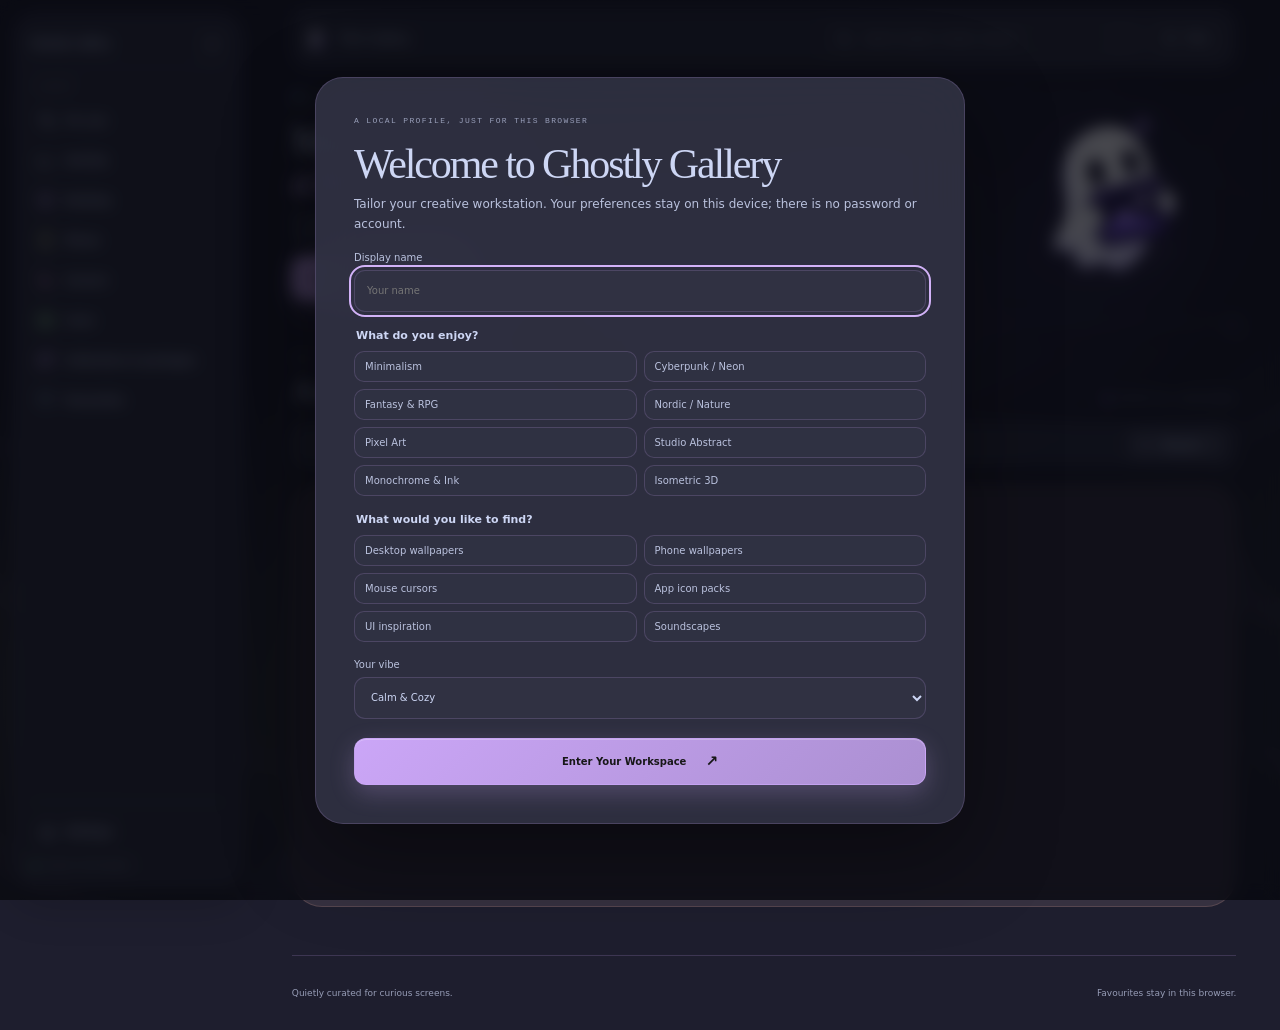
==== commit 0cc7c750: "Add files via upload" ====
--- a/index.html
+++ b/index.html
@@ -1,159 +1,155 @@
-<!doctype html>
-<html lang="en" data-theme="dark">
-<head>
-  <meta charset="utf-8">
-  <meta name="viewport" content="width=device-width, initial-scale=1">
-  <meta name="theme-color" content="#08060f">
-  <meta name="description" content="A haunted little library of wallpapers, phone backgrounds, cursors, and icons.">
-  <meta property="og:title" content="Ghostly Gallery">
-  <meta property="og:description" content="A haunted little library of wallpapers, phone backgrounds, cursors, and icons.">
-  <meta property="og:type" content="website">
-  <title>Ghostly Gallery — A little digital haunting</title>
-  <link rel="icon" href="assets/brand/ghostly-favicon.png" type="image/png" sizes="96x96">
-  <link rel="apple-touch-icon" href="assets/brand/ghostly-favicon.png">
-  <link rel="stylesheet" href="style.css?v=complete-redesign-6">
-  <script type="module" src="script.js?v=complete-redesign-3"></script>
-</head>
-<body>
-  <a class="skip-link" href="#main">Skip to gallery</a>
-  <div class="page-atmosphere" aria-hidden="true"><span></span><span></span><span></span></div>
-  <button class="sidebar-scrim" id="sidebar-scrim" type="button" aria-label="Close navigation" hidden></button>
-
-  <div class="app-shell" id="app-shell">
-    <aside class="sidebar" id="sidebar" aria-label="Main sidebar" aria-hidden="true">
-      <div class="sidebar-tabs" role="tablist" aria-label="Sidebar sections">
-        <button class="sidebar-tab is-active" id="tab-gallery" type="button" role="tab" aria-selected="true" aria-controls="panel-gallery" data-sidebar-tab="gallery">Gallery</button>
-        <button class="sidebar-tab" id="tab-tools" type="button" role="tab" aria-selected="false" aria-controls="panel-tools" data-sidebar-tab="tools">Tools</button>
-        <button class="sidebar-tab" id="tab-settings" type="button" role="tab" aria-selected="false" aria-controls="panel-settings" data-sidebar-tab="settings">Settings</button>
-      </div>
-      <div class="sidebar-content">
-        <section class="sidebar-tab-panel" id="panel-gallery" role="tabpanel" aria-labelledby="tab-gallery" data-sidebar-panel="gallery">
-          <p class="sidebar-section-label">YOUR LIBRARY</p>
-          <nav class="sidebar-nav" aria-label="Gallery collections">
-            <button class="nav-item" type="button" data-view="wallpapers" data-label="PC Wallpapers" style="--nav-accent: var(--wall)" aria-label="PC Wallpapers"><svg class="nav-icon" viewBox="0 0 24 24" aria-hidden="true"><rect x="3.5" y="4" width="17" height="12" rx="2"/><path d="M8 20h8M12 16v4M7.5 12l3-3 2.2 2.2 1.5-1.5 2.3 2.3"/></svg><span>PC Wallpapers</span></button>
-            <button class="nav-item" type="button" data-view="phone-wallpapers" data-label="Phone Wallpapers" style="--nav-accent: var(--phone)" aria-label="Phone Wallpapers"><svg class="nav-icon" viewBox="0 0 24 24" aria-hidden="true"><rect x="6.5" y="2.5" width="11" height="19" rx="2.4"/><path d="M10 5h4M11 18.5h2"/></svg><span>Phone Wallpapers</span></button>
-            <button class="nav-item" type="button" data-view="cursors" data-label="Cursor Packs" style="--nav-accent: var(--cursor)" aria-label="Cursor Packs"><svg class="nav-icon" viewBox="0 0 24 24" aria-hidden="true"><path d="m5 3 13.5 10.5-6 .8-3.4 5.2L5 3Z"/><path d="m13 15 3.2 5"/></svg><span>Cursor Packs</span></button>
-            <button class="nav-item" type="button" data-view="icons" data-label="Icon Packs" style="--nav-accent: var(--icons)" aria-label="Icon Packs"><svg class="nav-icon" viewBox="0 0 24 24" aria-hidden="true"><rect x="3.5" y="3.5" width="7" height="7" rx="2"/><rect x="13.5" y="3.5" width="7" height="7" rx="2"/><rect x="3.5" y="13.5" width="7" height="7" rx="2"/><rect x="13.5" y="13.5" width="7" height="7" rx="2"/></svg><span>Icon Packs</span></button>
-            <button class="nav-item" type="button" data-view="favorites" data-label="Favourites" style="--nav-accent: var(--favs)" aria-label="Favourites"><svg class="nav-icon nav-icon-heart" viewBox="0 0 24 24" aria-hidden="true"><path d="M20.8 8.8c0 5.2-8.8 10.2-8.8 10.2S3.2 14 3.2 8.8A4.7 4.7 0 0 1 12 6.2a4.7 4.7 0 0 1 8.8 2.6Z"/></svg><span>Favourites</span><span class="nav-count" id="favorite-count" hidden>0</span></button>
-          </nav>
-        </section>
-        <section class="sidebar-tab-panel" id="panel-tools" role="tabpanel" aria-labelledby="tab-tools" data-sidebar-panel="tools" hidden>
-          <p class="sidebar-section-label">TOOLS</p>
-          <nav class="sidebar-tools-nav" aria-label="Creative tools">
-            <button class="nav-item" type="button" data-view="converters" data-label="Converters" aria-label="Converters"><svg class="nav-icon" viewBox="0 0 24 24" aria-hidden="true"><path d="M4 7h11m0 0-3-3m3 3-3 3M20 17H9m0 0 3 3m-3-3 3-3"/></svg><span>Converters</span></button>
-            <button class="nav-item" type="button" data-view="background-remover" data-label="Background Remover" aria-label="Background Remover"><svg class="nav-icon" viewBox="0 0 24 24" aria-hidden="true"><path d="M4 4h16v16H4z"/><path d="m4 15 4-4 3 3 3-5 6 7"/><path d="M7 7h.01"/></svg><span>Background Remover</span></button>
-          </nav>
-        </section>
-        <section class="sidebar-tab-panel sidebar-settings-panel" id="panel-settings" role="tabpanel" aria-labelledby="tab-settings" data-sidebar-panel="settings" hidden>
-          <p class="sidebar-section-label">PREFERENCES</p>
-          <div class="sidebar-setting"><div><strong>Appearance</strong><small>Choose your gallery theme.</small></div><button class="theme-toggle" id="theme-toggle" type="button" aria-label="Switch to light theme" title="Switch to light theme"><svg class="theme-icon theme-icon-sun" viewBox="0 0 24 24" aria-hidden="true"><circle cx="12" cy="12" r="4"/><path d="M12 2v2m0 16v2M4.9 4.9l1.4 1.4m11.4 11.4 1.4 1.4M2 12h2m16 0h2M4.9 19.1l1.4-1.4M17.7 6.3l1.4-1.4"/></svg><svg class="theme-icon theme-icon-moon" viewBox="0 0 24 24" aria-hidden="true"><path d="M20.6 15.2A8.5 8.5 0 0 1 8.8 3.4 8.6 8.6 0 1 0 20.6 15.2Z"/></svg></button></div>
-          <button class="nav-item sound-toggle" id="sound-toggle" type="button" aria-label="Mute button sounds" aria-pressed="true" title="Mute button sounds"><svg class="nav-icon" viewBox="0 0 24 24" aria-hidden="true"><path d="M4 10v4h4l5 4V6l-5 4H4Z"/><path d="M17 9a5 5 0 0 1 0 6m2-9a9 9 0 0 1 0 12"/></svg><span>Button sounds</span></button>
-        </section>
-      </div>
-    </aside>
-
-    <div class="main-column">
-      <header class="topbar">
-        <div class="topbar-leading">
-          <button class="mobile-menu-button" id="mobile-menu-button" type="button" aria-label="Open menu" aria-expanded="false" aria-controls="sidebar"><svg viewBox="0 0 24 24" aria-hidden="true"><path class="menu-line menu-line-one" d="M4 7h16"/><path class="menu-line menu-line-two" d="M4 12h16"/><path class="menu-line menu-line-three" d="M4 17h16"/></svg></button>
-          <img class="topbar-ghost-icon" src="assets/brand/ghostly-favicon.png" alt="" aria-hidden="true">
-          <div class="topbar-page-title" id="breadcrumb-title">The Gallery</div>
-        </div>
-        <div class="topbar-tools">
-          <label class="top-search">
-            <svg viewBox="0 0 24 24" aria-hidden="true"><circle cx="10.8" cy="10.8" r="6.8"/><path d="m16 16 4.3 4.3"/></svg>
-            <span class="sr-only">Search assets</span><input id="search-input" type="search" placeholder="Search assets, moods, colours..." autocomplete="off">
-            <kbd>/</kbd><button class="search-clear" id="search-clear" type="button" aria-label="Clear search" hidden>×</button>
-          </label>
-          <div class="filter-wrap">
-            <button class="tool-button" id="filter-toggle" type="button" aria-expanded="false" aria-controls="filter-panel">
-              <svg viewBox="0 0 24 24" aria-hidden="true"><path d="M4 6h16M7 12h10m-7 6h4"/><circle cx="8" cy="6" r="1.5"/><circle cx="15" cy="12" r="1.5"/><circle cx="11" cy="18" r="1.5"/></svg><span>Filter</span><span class="filter-active-dot" id="filter-active-dot" hidden></span>
-            </button>
-            <div class="filter-popover" id="filter-panel" hidden>
-              <div class="popover-heading"><div><span class="eyebrow">REFINE YOUR HAUNT</span><strong>Filters</strong></div><button class="popover-close" id="filter-close" type="button" aria-label="Close filters">×</button></div>
-              <p class="filter-empty" id="filter-empty">Filters appear as matching asset details are published.</p>
-              <div class="filter-fields" id="filter-fields" hidden>
-                <label class="filter-field" id="filter-device-wrap" hidden>Device / type<select id="filter-device"><option value="">Any device</option></select></label>
-                <label class="filter-field" id="filter-theme-wrap" hidden>Theme<select id="filter-theme"><option value="">Any theme</option></select></label>
-                <label class="filter-field" id="filter-color-wrap" hidden>Color<select id="filter-color"><option value="">Any color</option></select></label>
-                <label class="filter-field" id="filter-tag-wrap" hidden>Tag<input id="filter-tag" type="search" placeholder="Search a tag"></label>
-              </div>
-              <button class="filter-reset" id="filter-reset" type="button">Clear filters</button>
-            </div>
-          </div>
-        </div>
-      </header>
-
-      <main id="main">
-        <section class="hero" id="home" aria-labelledby="hero-title">
-          <div class="hero-copy">
-            <p class="hero-kicker"><span class="kicker-star">✳</span> A LITTLE DIGITAL HAUNTING</p>
-            <h1 id="hero-title">Make room for<br><em>a little haunting.</em></h1>
-            <p class="hero-description">A cozy corner for beautiful wallpapers, tiny screens, peculiar pointers, and icons with a hint of the supernatural.</p>
-            <div class="hero-actions"><button class="button-primary" type="button" data-action="all-assets">Explore the collection <span aria-hidden="true">↘</span></button><span class="hero-note"><span class="note-dot"></span> Curated for curious screens</span></div>
-            <div class="hero-meta"><span>WALLPAPERS</span><i></i><span>CURSORS</span><i></i><span>ICONS</span></div>
-          </div>
-          <span class="hero-spark" aria-hidden="true">✦</span><img class="hero-mascot" src="assets/brand/ghostly-transparent.png" alt="" aria-hidden="true">
-        </section>
-
-        <section class="collection-section" id="collection" aria-labelledby="collection-title">
-          <div class="collection-heading">
-            <div><p class="eyebrow" id="collection-kicker">THE COLLECTION</p><h2 id="collection-title">A strange little library<span>.</span></h2></div>
-            <div class="collection-status"><span class="collection-live-dot"></span><span id="result-count" aria-live="polite" aria-atomic="true">Gathering the collection...</span></div>
-          </div>
-          <div class="collection-controls">
-            <div class="active-filters" id="active-filters" aria-live="polite"></div>
-            <label class="sort-control">Sort by <select id="sort-select" aria-label="Sort assets"><option value="newest">Recently added</option><option value="title">Name A–Z</option><option value="oldest">Oldest first</option></select><svg viewBox="0 0 16 16" aria-hidden="true"><path d="m4 6 4 4 4-4"/></svg></label>
-          </div>
-          <div class="gallery-grid" id="gallery-grid" aria-live="polite" aria-busy="true"></div>
-          <div class="empty-state" id="empty-state" hidden>
-            <div class="empty-art" aria-hidden="true"><span class="empty-moon"></span><span class="empty-star empty-star-a">✦</span><span class="empty-star empty-star-b">✧</span><span class="empty-ghost"><i></i><i></i><b></b></span></div>
-            <p class="eyebrow">THE GALLERY IS RESTING</p><h3>nothing here👀</h3><p id="empty-description">The shelves are waiting for their first little oddity. Check back soon.</p><button class="empty-reset" id="empty-reset" type="button" hidden>Clear your filters <span aria-hidden="true">↗</span></button>
-          </div>
-          <div class="error-state" id="error-state" hidden><span class="error-glyph" aria-hidden="true">!</span><h3>The collection went quiet</h3><p id="error-message">We couldn’t read the asset collection.</p><button class="button-secondary" id="retry-button" type="button">Try again</button></div>
-          <div class="loading-state" id="loading-state"><span class="loading-moon" aria-hidden="true"></span><span>Gathering the collection...</span></div>
-        </section>
-
-        <section class="converter-section" id="converters" aria-labelledby="converter-title" hidden>
-          <div class="converter-heading"><p class="eyebrow">LOCAL IMAGE WORKSHOP</p><h1 id="converter-title">Converters<span>.</span></h1><p>Change image formats right here in your browser. Your files stay on this device.</p></div>
-          <div class="converter-panel">
-            <label class="converter-drop" id="converter-drop" for="converter-file"><span class="converter-upload-icon" aria-hidden="true">↑</span><strong>Choose an image to convert</strong><span>PNG, GIF, JPG, JPEG, or SVG · up to 25 MB</span><input id="converter-file" type="file" accept=".png,.gif,.jpg,.jpeg,.svg,image/png,image/gif,image/jpeg,image/svg+xml"></label>
-            <div class="converter-workspace" id="converter-workspace" hidden>
-              <div class="converter-preview"><img id="converter-preview" alt="Preview of the selected image"><span id="converter-source-label"></span></div>
-              <div class="converter-options">
-                <div><p class="eyebrow">SOURCE FILE</p><strong class="converter-filename" id="converter-filename"></strong><p class="converter-message" id="converter-message" aria-live="polite"></p></div>
-                <label class="converter-field">Convert to<select id="converter-format"><option value="png">PNG</option><option value="jpeg">JPEG</option><option value="svg">SVG (embedded image)</option></select></label>
-                <label class="converter-field" id="jpeg-background-field" hidden>JPEG background<input id="jpeg-background" type="color" value="#ffffff"><small>Transparent areas use this color. White is the default.</small></label>
-                <button class="button-primary converter-action" id="converter-button" type="button" disabled>Convert image <span aria-hidden="true">↗</span></button>
-                <a class="button-secondary converter-download" id="converter-download" hidden download>Download converted image</a>
-                <button class="converter-reset" id="converter-reset" type="button">Choose another image</button>
-              </div>
-            </div>
-          </div>
-          <p class="converter-footnote">SVG files are checked for active and external content before preview or conversion. SVG output wraps the converted image; it does not trace pixels into vector shapes. GIF conversion uses a still frame.</p>
-          <article class="media-converter-card" aria-labelledby="mp3-title">
-            <div class="media-converter-heading"><span class="media-converter-icon" aria-hidden="true">♫</span><div><p class="eyebrow">AUDIO TOOL</p><h2 id="mp3-title">MP4 <span>→</span> MP3</h2><p>Extract audio from an MP4 video in your browser.</p></div></div>
-            <label class="media-file-picker" for="mp4-file"><span>Choose an MP4 video</span><small id="mp4-file-name">MP4 only · up to 200 MB</small><input id="mp4-file" type="file" accept=".mp4,video/mp4"></label>
-            <div class="media-converter-actions"><button class="button-primary" id="mp4-convert" type="button" disabled>Convert to MP3 <span aria-hidden="true">↗</span></button><a class="button-secondary media-download" id="mp3-download" hidden download>Download MP3</a></div>
-            <p class="media-converter-status" id="mp4-status" role="status" aria-live="polite">Your video stays on this device. The first conversion loads the audio engine on demand (about 31 MB).</p>
-          </article>
-        </section>
-        <section class="background-remover-section" id="background-remover" aria-labelledby="bg-title" hidden>
-          <div class="converter-heading"><p class="eyebrow">LOCAL IMAGE WORKSHOP</p><h1 id="bg-title">Background Remover<span>.</span></h1><p>Choose an image for a local preview. No image is uploaded.</p></div>
-          <div class="converter-panel bg-remover-panel">
-            <label class="converter-drop" id="bg-drop" for="bg-file"><span class="converter-upload-icon" aria-hidden="true">✧</span><strong>Choose an image</strong><span>PNG, JPG, or WebP · up to 20 MB</span><input id="bg-file" type="file" accept=".png,.jpg,.jpeg,.webp,image/png,image/jpeg,image/webp"></label>
-            <div class="bg-workspace" id="bg-workspace" hidden>
-              <div class="bg-preview"><img id="bg-preview" alt="Selected image preview"><span>Preview · original background</span></div>
-              <div class="bg-file-info"><p class="eyebrow">SELECTED IMAGE</p><strong id="bg-filename"></strong><p id="bg-file-meta"></p><div class="bg-engine-note"><strong>Removal engine unavailable</strong><p>This site has no background-removal model installed. The image stays local, and no transparent result will be fabricated.</p></div><button class="converter-reset" id="bg-reset" type="button">Remove image</button></div>
-            </div>
-          </div>
-        </section>
-        <footer class="site-footer"><span>Quietly curated for curious screens.</span><span>Favourites stay in this browser.</span></footer>
-      </main>
-    </div>
-  </div>
-
-  <dialog class="app-dialog asset-dialog" id="asset-dialog" aria-labelledby="asset-dialog-title"><div class="dialog-shell" id="asset-dialog-content"></div></dialog>
-  <div class="toast" id="toast" role="status" aria-live="polite"></div>
-</body>
-</html>
+<!doctype html>
+<html lang="en" data-theme="dark">
+<head>
+  <meta charset="utf-8">
+  <meta name="viewport" content="width=device-width, initial-scale=1">
+  <meta name="theme-color" content="#08060f">
+  <meta name="description" content="A haunted little library of wallpapers, phone backgrounds, cursors, and icons.">
+  <meta property="og:title" content="Ghostly Gallery">
+  <meta property="og:description" content="A haunted little library of wallpapers, phone backgrounds, cursors, and icons.">
+  <meta property="og:type" content="website">
+  <title>Ghostly Gallery — A little digital haunting</title>
+  <link rel="icon" href="assets/brand/ghostly-favicon.png" type="image/png" sizes="96x96">
+  <link rel="apple-touch-icon" href="assets/brand/ghostly-favicon.png">
+  <link rel="stylesheet" href="style.css?v=gg2-redesign-13">
+  <script type="module" src="script.js?v=gg2-redesign-13"></script>
+</head>
+<body>
+  <a class="skip-link" href="#main">Skip to gallery</a>
+  <div class="page-atmosphere" aria-hidden="true"><span></span><span></span><span></span></div>
+  <button class="sidebar-scrim" id="sidebar-scrim" type="button" aria-label="Close navigation" hidden></button>
+
+  <div class="app-shell" id="app-shell">
+    <aside class="sidebar" id="sidebar" aria-label="Main navigation" aria-hidden="false">
+      <div class="sidebar-brand"><a href="./" aria-label="Ghostly Gallery home"><span>Ghostly Gallery</span></a><button class="sidebar-collapse" id="sidebar-collapse-button" type="button" aria-label="Collapse sidebar" aria-expanded="true" aria-controls="sidebar"><svg viewBox="0 0 24 24" aria-hidden="true"><path d="m14 5-7 7 7 7M20 5l-7 7 7 7"/></svg></button></div>
+      <p class="sidebar-section-label">LIBRARY</p>
+      <nav class="sidebar-nav" aria-label="Gallery">
+        <button class="nav-item" type="button" data-view="recommended" data-label="For you" aria-label="For you"><svg class="nav-icon" viewBox="0 0 24 24" aria-hidden="true"><path d="m12 2 1.5 6.5L20 10l-6.5 1.5L12 18l-1.5-6.5L4 10l6.5-1.5L12 2Z"/><path d="m19 15 .7 2.3L22 18l-2.3.7L19 21l-.7-2.3L16 18l2.3-.7L19 15Z"/></svg><span class="nav-label">For you</span></button>
+        <button class="nav-item" type="button" data-view="dashboard" data-label="Activity" aria-label="Activity"><svg class="nav-icon" viewBox="0 0 24 24" aria-hidden="true"><path d="M4 19V5m0 14h17"/><path d="m7 15 4-4 3 2 5-6"/></svg><span class="nav-label">Activity</span></button>
+        <button class="nav-item" type="button" data-view="wallpapers" data-label="Desktop" aria-label="Desktop wallpapers" style="--nav-accent:var(--wall)"><svg class="nav-icon" viewBox="0 0 24 24" aria-hidden="true"><rect x="3.5" y="4" width="17" height="12" rx="2"/><path d="M8 20h8M12 16v4M7.5 12l3-3 2.2 2.2 1.5-1.5 2.3 2.3"/></svg><span class="nav-label">Desktop</span></button>
+        <button class="nav-item" type="button" data-view="phone-wallpapers" data-label="Phone" aria-label="Phone wallpapers" style="--nav-accent:var(--phone)"><svg class="nav-icon" viewBox="0 0 24 24" aria-hidden="true"><rect x="6.5" y="2.5" width="11" height="19" rx="2.4"/><path d="M10 5h4M11 18.5h2"/></svg><span class="nav-label">Phone</span></button>
+        <button class="nav-item" type="button" data-view="cursors" data-label="Cursors" aria-label="Cursor packs" style="--nav-accent:var(--cursor)"><svg class="nav-icon" viewBox="0 0 24 24" aria-hidden="true"><path d="m5 3 13.5 10.5-6 .8-3.4 5.2L5 3Z"/><path d="m13 15 3.2 5"/></svg><span class="nav-label">Cursors</span></button>
+        <button class="nav-item" type="button" data-view="icons" data-label="Icons" aria-label="Icon packs" style="--nav-accent:var(--icons)"><svg class="nav-icon" viewBox="0 0 24 24" aria-hidden="true"><rect x="3.5" y="3.5" width="7" height="7" rx="2"/><rect x="13.5" y="3.5" width="7" height="7" rx="2"/><rect x="3.5" y="13.5" width="7" height="7" rx="2"/><rect x="13.5" y="13.5" width="7" height="7" rx="2"/></svg><span class="nav-label">Icons</span></button>
+        <button class="nav-item" type="button" data-view="collections" data-label="Collections & packages" aria-label="Collections and packages" style="--nav-accent:var(--accent)"><svg class="nav-icon" viewBox="0 0 24 24" aria-hidden="true"><rect x="3.5" y="5" width="12" height="15" rx="2"/><path d="M7 9h5M7 12h5M7 15h3"/><path d="M9 3.5h10a2 2 0 0 1 2 2v11"/></svg><span class="nav-label">Collections &amp; packages</span></button>
+        <button class="nav-item" type="button" data-view="favorites" data-label="Favourites" aria-label="Favourites" style="--nav-accent:var(--favs)"><svg class="nav-icon nav-icon-heart" viewBox="0 0 24 24" aria-hidden="true"><path d="M20.8 8.8c0 5.2-8.8 10.2-8.8 10.2S3.2 14 3.2 8.8A4.7 4.7 0 0 1 12 6.2a4.7 4.7 0 0 1 8.8 2.6Z"/></svg><span class="nav-label">Favourites</span><span class="nav-count" id="favorite-count" hidden>0</span></button>
+      </nav>
+      <div class="sidebar-spacer"></div>
+      <div class="sidebar-divider"></div>
+      <button class="nav-item sidebar-settings-trigger" id="settings-open" type="button" aria-haspopup="dialog" aria-controls="settings-dialog" aria-label="Open settings"><svg class="nav-icon" viewBox="0 0 24 24" aria-hidden="true"><circle cx="12" cy="12" r="3"/><path d="m19.4 15 .1.1 1.4 1.1-1.4 2.4-1.7-.7a8 8 0 0 1-1.5.9l-.3 1.8h-2.8l-.3-1.8a8 8 0 0 1-1.5-.9l-1.7.7-1.4-2.4 1.4-1.1a7 7 0 0 1 0-1.8l-1.4-1.1 1.4-2.4 1.7.7a8 8 0 0 1 1.5-.9l.3-1.8h2.8l.3 1.8a8 8 0 0 1 1.5.9l1.7-.7 1.4 2.4-1.4 1.1a7 7 0 0 1 0 1.8Z"/></svg><span class="nav-label">Settings</span></button>
+      <p class="sidebar-local-note"><span class="local-pulse" aria-hidden="true"></span><span>Saved in this browser</span></p>
+    </aside>
+    <div class="main-column">
+      <header class="topbar">
+        <div class="topbar-leading">
+          <button class="topbar-menu-button mobile-menu-button" id="topbar-menu-button" type="button" aria-label="Open navigation" aria-expanded="false" aria-controls="sidebar"><svg viewBox="0 0 24 24" aria-hidden="true"><path d="M4 7h16M4 12h16M4 17h16"/></svg></button>
+          <img class="topbar-ghost-icon" src="assets/brand/ghostly-favicon.png" alt="" aria-hidden="true">
+          <div class="topbar-page-title" id="breadcrumb-title">The Gallery</div>
+        </div>
+        <div class="topbar-tools">
+          <label class="top-search">
+            <svg viewBox="0 0 24 24" aria-hidden="true"><circle cx="10.8" cy="10.8" r="6.8"/><path d="m16 16 4.3 4.3"/></svg>
+            <span class="sr-only">Search assets</span><input id="search-input" type="search" placeholder="Search assets, moods, colours..." autocomplete="off">
+            <kbd>/</kbd><button class="search-clear" id="search-clear" type="button" aria-label="Clear search" hidden>×</button>
+          </label>
+          <div class="filter-wrap">
+            <button class="tool-button" id="filter-toggle" type="button" aria-expanded="false" aria-controls="filter-panel">
+              <svg viewBox="0 0 24 24" aria-hidden="true"><path d="M4 6h16M7 12h10m-7 6h4"/><circle cx="8" cy="6" r="1.5"/><circle cx="15" cy="12" r="1.5"/><circle cx="11" cy="18" r="1.5"/></svg><span>Filter</span><span class="filter-active-dot" id="filter-active-dot" hidden></span>
+            </button>
+            <div class="filter-popover" id="filter-panel" hidden>
+              <div class="popover-heading"><div><span class="eyebrow">REFINE YOUR HAUNT</span><strong>Filters</strong></div><button class="popover-close" id="filter-close" type="button" aria-label="Close filters">×</button></div>
+              <p class="filter-empty" id="filter-empty">Filters appear as matching asset details are published.</p>
+              <div class="filter-fields" id="filter-fields" hidden>
+                <label class="filter-field" id="filter-device-wrap" hidden>Device / type<select id="filter-device"><option value="">Any device</option></select></label>
+                <label class="filter-field" id="filter-theme-wrap" hidden>Theme<select id="filter-theme"><option value="">Any theme</option></select></label>
+                <label class="filter-field" id="filter-color-wrap" hidden>Color<select id="filter-color"><option value="">Any color</option></select></label>
+                <label class="filter-field" id="filter-tag-wrap" hidden>Tag<input id="filter-tag" type="search" placeholder="Search a tag"></label>
+              </div>
+              <button class="filter-reset" id="filter-reset" type="button">Clear filters</button>
+            </div>
+          </div>
+        </div>
+      </header>
+
+      <main id="main">
+        <section class="welcome-strip" id="welcome-strip" hidden><div><p class="eyebrow">YOUR GHOSTLY WORKSPACE</p><h2 id="welcome-name"></h2><p id="welcome-note">A little corner for your next favourite.</p></div><button class="button-secondary" id="edit-profile" type="button">Edit preferences</button></section>
+        <section class="dashboard-section" id="dashboard" hidden aria-labelledby="dashboard-title">
+          <div class="converter-heading"><p class="eyebrow">YOUR LOCAL WORKSPACE</p><h1 id="dashboard-title">Your dashboard<span>.</span></h1><p>Activity saved in this browser. It is not shared across visitors or devices.</p></div>
+          <div class="stats-grid"><article class="stat-card"><span>Download clicks</span><strong id="stat-downloads">0</strong><small>Started from this browser</small></article><article class="stat-card"><span>Favourites</span><strong id="stat-favorites">0</strong><small>Saved in your library</small></article><article class="stat-card"><span>Most explored</span><strong id="stat-category">—</strong><small>Based on local visits</small></article><article class="stat-card"><span>Conversions</span><strong id="stat-conversions">0</strong><small>Completed in this browser</small></article></div>
+          <div class="dashboard-bottom"><div><p class="eyebrow">YOUR INTERESTS</p><div class="profile-tags" id="profile-tags"></div></div><button class="converter-reset" id="reset-profile" type="button">Reset local profile and activity</button></div>
+          <section class="dashboard-workshop" aria-labelledby="workshop-title"><div><p class="eyebrow">LOCAL CREATIVE TOOLS</p><h2 id="workshop-title">The little workshop</h2><p>Choose an image utility. Your files stay in this browser.</p></div><div class="dashboard-workshop-actions"><button class="button-secondary" type="button" data-action="open-image-converter">Image converter <span aria-hidden="true">↗</span></button><button class="button-secondary" type="button" data-action="open-background-remover">Background remover <span aria-hidden="true">↗</span></button></div></section>
+        </section>
+        <section class="hero" id="home" aria-labelledby="hero-title">
+          <div class="hero-copy">
+            <p class="hero-kicker"><span class="kicker-star">✳</span> A LITTLE DIGITAL HAUNTING</p>
+            <h1 id="hero-title">Make room for<br><em>a little haunting.</em></h1>
+            <p class="hero-description">A cozy corner for beautiful wallpapers, tiny screens, peculiar pointers, and icons with a hint of the supernatural.</p>
+            <div class="hero-actions"><button class="button-primary" type="button" data-action="all-assets">Explore the collection <span aria-hidden="true">↘</span></button><span class="hero-note"><span class="note-dot"></span> Curated for curious screens</span></div>
+            <div class="hero-meta"><span>WALLPAPERS</span><i></i><span>CURSORS</span><i></i><span>ICONS</span></div>
+          </div>
+          <span class="hero-spark" aria-hidden="true">✦</span><div class="hero-ghost" aria-hidden="true"><img class="hero-mascot" src="assets/brand/ghostly-transparent.png" alt=""></div>
+        </section>
+
+        <section class="collection-section" id="collection" aria-labelledby="collection-title">
+          <div class="collection-heading">
+            <div><p class="eyebrow" id="collection-kicker">THE COLLECTION</p><h2 id="collection-title">A strange little library<span>.</span></h2></div>
+            <div class="collection-status"><span class="collection-live-dot"></span><span id="result-count" aria-live="polite" aria-atomic="true">Gathering the collection...</span></div>
+          </div>
+          <div class="collection-controls">
+            <div class="active-filters" id="active-filters" aria-live="polite"></div>
+            <div class="sort-wrap"><button class="sort-trigger" id="sort-trigger" type="button" aria-haspopup="listbox" aria-expanded="false" aria-controls="sort-menu"><span>Sort:</span><strong id="sort-current">Newest</strong><svg viewBox="0 0 16 16" aria-hidden="true"><path d="m4 6 4 4 4-4"/></svg></button><div class="sort-menu" id="sort-menu" role="listbox" aria-label="Sort assets" hidden></div></div>
+          </div>
+          <div class="gallery-grid" id="gallery-grid" aria-live="polite" aria-busy="true"></div>
+          <div class="empty-state" id="empty-state" hidden>
+            <div class="empty-art" aria-hidden="true"><span class="empty-moon"></span><span class="empty-star empty-star-a">✦</span><span class="empty-star empty-star-b">✧</span><span class="empty-ghost"><i></i><i></i><b></b></span></div>
+            <p class="eyebrow">THE GALLERY IS RESTING</p><h3>nothing here <span aria-hidden="true">👀</span></h3><p id="empty-description">The shelves are waiting for their first little oddity. Check back soon.</p><button class="empty-reset" id="empty-reset" type="button" hidden>Browse all assets <span aria-hidden="true">↗</span></button>
+          </div>
+          <div class="error-state" id="error-state" hidden><span class="error-glyph" aria-hidden="true">!</span><h3>The collection went quiet</h3><p id="error-message">We couldn’t read the asset collection.</p><button class="button-secondary" id="retry-button" type="button">Try again</button></div>
+          <div class="loading-state" id="loading-state"><span class="loading-moon" aria-hidden="true"></span><span>Gathering the collection...</span></div>
+        </section>
+
+        <section class="converter-section" id="converters" aria-labelledby="converter-title" hidden>
+          <div class="converter-heading"><p class="eyebrow">LOCAL IMAGE WORKSHOP</p><h1 id="converter-title">Image converter<span>.</span></h1><p>Change image formats right here in your browser. Your files stay on this device.</p><button class="button-secondary tool-back" type="button" data-action="tools-home">← Back to tools</button></div>
+          <div class="converter-panel">
+            <label class="converter-drop" id="converter-drop" for="converter-file"><span class="converter-upload-icon" aria-hidden="true">↑</span><strong>Choose an image to convert</strong><span>PNG, GIF, JPG, JPEG, or SVG · up to 25 MB</span><input id="converter-file" type="file" accept=".png,.gif,.jpg,.jpeg,.svg,image/png,image/gif,image/jpeg,image/svg+xml"></label>
+            <div class="converter-workspace" id="converter-workspace" hidden>
+              <div class="converter-preview"><img id="converter-preview" alt="Preview of the selected image"><span id="converter-source-label"></span></div>
+              <div class="converter-options">
+                <div><p class="eyebrow">SOURCE FILE</p><strong class="converter-filename" id="converter-filename"></strong><p class="converter-message" id="converter-message" aria-live="polite"></p></div>
+                <label class="converter-field">Convert to<select id="converter-format"><option value="png">PNG</option><option value="jpeg">JPEG</option><option value="ico">ICO (256 × 256)</option><option value="svg">SVG (embedded image)</option></select></label>
+                <label class="converter-field" id="jpeg-background-field" hidden>JPEG background<input id="jpeg-background" type="color" value="#ffffff"><small>Transparent areas use this color. White is the default.</small></label>
+                <button class="button-primary converter-action" id="converter-button" type="button" disabled>Convert image <span aria-hidden="true">↗</span></button>
+                <a class="button-secondary converter-download" id="converter-download" hidden download>Download converted image</a>
+                <button class="converter-reset" id="converter-reset" type="button">Choose another image</button>
+              </div>
+            </div>
+          </div>
+          <p class="converter-footnote">SVG files are checked for active and external content before preview or conversion. SVG output wraps the converted image; it does not trace pixels into vector shapes. ICO output embeds a PNG image at 256 × 256. GIF conversion uses a still frame.</p>
+          <article class="media-converter-card" aria-labelledby="mp3-title">
+            <div class="media-converter-heading"><span class="media-converter-icon" aria-hidden="true">♫</span><div><p class="eyebrow">AUDIO TOOL</p><h2 id="mp3-title">MP4 <span>→</span> MP3</h2><p>Extract audio from an MP4 video in your browser.</p></div></div>
+            <label class="media-file-picker" for="mp4-file"><span>Choose an MP4 video</span><small id="mp4-file-name">MP4 only · up to 200 MB</small><input id="mp4-file" type="file" accept=".mp4,video/mp4"></label>
+            <div class="media-converter-actions"><button class="button-primary" id="mp4-convert" type="button" disabled>Convert to MP3 <span aria-hidden="true">↗</span></button><a class="button-secondary media-download" id="mp3-download" hidden download>Download MP3</a></div>
+            <p class="media-converter-status" id="mp4-status" role="status" aria-live="polite">Your video stays on this device. The first conversion loads the audio engine on demand (about 31 MB).</p>
+          </article>
+        </section>
+        <section class="background-remover-section" id="background-remover" aria-labelledby="bg-title" hidden>
+          <div class="converter-heading"><p class="eyebrow">LOCAL IMAGE WORKSHOP</p><h1 id="bg-title">Tools<span>.</span></h1><p>Choose a local image or open the converter. Files stay on this device.</p><button class="button-secondary tool-open-converter" type="button" data-action="open-converter">Open image converter <span aria-hidden="true">↗</span></button></div>
+          <div class="converter-panel bg-remover-panel">
+            <label class="converter-drop" id="bg-drop" for="bg-file"><span class="converter-upload-icon" aria-hidden="true">✧</span><strong>Choose an image</strong><span>PNG, JPG, or WebP · up to 20 MB</span><input id="bg-file" type="file" accept=".png,.jpg,.jpeg,.webp,image/png,image/jpeg,image/webp"></label>
+            <div class="bg-workspace" id="bg-workspace" hidden>
+              <div class="bg-preview"><img id="bg-preview" alt="Selected image preview"><span>Preview · original background</span></div>
+              <div class="bg-file-info"><p class="eyebrow">SELECTED IMAGE</p><strong id="bg-filename"></strong><p id="bg-file-meta"></p><div class="bg-engine-note"><strong>Removal engine unavailable</strong><p>This site has no background-removal model installed. The image stays local, and no transparent result will be fabricated.</p></div><button class="converter-reset" id="bg-reset" type="button">Remove image</button></div>
+            </div>
+          </div>
+        </section>
+        <footer class="site-footer"><span>Quietly curated for curious screens.</span><span>Favourites stay in this browser.</span></footer>
+      </main>
+    </div>
+  </div>
+
+  <dialog class="app-dialog settings-dialog" id="settings-dialog" aria-labelledby="settings-title"><div class="settings-shell"><div class="settings-heading"><div><p class="eyebrow">THIS BROWSER</p><h2 id="settings-title">Settings</h2></div><button class="dialog-close" id="settings-close" type="button" aria-label="Close settings">×</button></div><section class="settings-block appearance-block" aria-labelledby="theme-title"><div class="settings-block-heading"><div><p class="eyebrow">MAKE IT YOURS</p><h3 id="theme-title">Appearance</h3></div><span>60 curated themes</span></div><label class="theme-search"><svg viewBox="0 0 24 24" aria-hidden="true"><circle cx="10.8" cy="10.8" r="6.8"/><path d="m16 16 4.3 4.3"/></svg><span class="sr-only">Search themes</span><input id="theme-search" type="search" placeholder="Search Catppuccin, Nord, One Dark…" autocomplete="off"></label><div class="theme-grid" id="theme-grid" role="listbox" aria-label="Gallery themes"></div></section><section class="settings-block settings-sound"><div><h3>Button sounds</h3><p>Sound effects play only in this browser.</p></div><button class="sound-toggle" id="sound-toggle" type="button" aria-label="Mute button sounds" aria-pressed="true"><span class="sound-icon" aria-hidden="true"></span></button></section><p class="settings-footnote">Your profile, theme, and favourites stay in this browser.</p></div></dialog>
+  <dialog class="app-dialog asset-dialog" id="asset-dialog" aria-labelledby="asset-dialog-title"><div class="dialog-shell" id="asset-dialog-content"></div></dialog>
+  <dialog class="app-dialog onboarding-dialog" id="onboarding-dialog" aria-labelledby="onboarding-title"><form class="onboarding-form" id="onboarding-form"><p class="eyebrow">A LOCAL PROFILE, JUST FOR THIS BROWSER</p><h1 id="onboarding-title">Welcome to Ghostly Gallery</h1><p class="onboarding-intro">Tailor your creative workstation. Your preferences stay on this device; there is no password or account.</p><label class="onboarding-name">Display name<input id="profile-name" name="username" maxlength="32" autocomplete="nickname" required pattern="[A-Za-z0-9_\\- ]{2,32}" placeholder="Your name"></label><fieldset><legend>What do you enjoy?</legend><div class="choice-grid"><label><input type="checkbox" name="interest" value="minimalism"><span>Minimalism</span></label><label><input type="checkbox" name="interest" value="cyberpunk"><span>Cyberpunk / Neon</span></label><label><input type="checkbox" name="interest" value="fantasy-rpg"><span>Fantasy & RPG</span></label><label><input type="checkbox" name="interest" value="nordic-nature"><span>Nordic / Nature</span></label><label><input type="checkbox" name="interest" value="pixel-art"><span>Pixel Art</span></label><label><input type="checkbox" name="interest" value="studio-abstract"><span>Studio Abstract</span></label><label><input type="checkbox" name="interest" value="monochrome"><span>Monochrome & Ink</span></label><label><input type="checkbox" name="interest" value="isometric-3d"><span>Isometric 3D</span></label></div></fieldset><fieldset><legend>What would you like to find?</legend><div class="choice-grid"><label><input type="checkbox" name="assetType" value="desktop-wallpapers"><span>Desktop wallpapers</span></label><label><input type="checkbox" name="assetType" value="phone-wallpapers"><span>Phone wallpapers</span></label><label><input type="checkbox" name="assetType" value="mouse-cursors"><span>Mouse cursors</span></label><label><input type="checkbox" name="assetType" value="icon-packs"><span>App icon packs</span></label><label><input type="checkbox" name="assetType" value="ui-kits"><span>UI inspiration</span></label><label><input type="checkbox" name="assetType" value="soundscapes"><span>Soundscapes</span></label></div></fieldset><label class="onboarding-name">Your vibe<select name="vibe"><option value="calm">Calm & Cozy</option><option value="cyber">High-Tech Cyber</option><option value="arcane">Arcane RPG</option><option value="editorial">Editorial Modern</option></select></label><p class="form-error" id="profile-error" role="alert" hidden></p><button class="button-primary onboarding-submit" type="submit">Enter Your Workspace <span aria-hidden="true">↗</span></button></form></dialog>
+  <div class="toast" id="toast" role="status" aria-live="polite"></div>
+</body>
+</html>
+
--- a/style.css
+++ b/style.css
@@ -7,7 +7,7 @@
 #main{max-width:1760px;margin:0 auto}.hero{position:relative;display:grid;min-height:clamp(440px,38vw,575px);grid-template-columns:minmax(0,1.03fr) minmax(340px,.97fr);align-items:center;gap:clamp(24px,4vw,74px);padding:clamp(36px,5vw,74px) 0 clamp(44px,6vw,86px);border-bottom:1px solid var(--line-soft);overflow:hidden}.hero-copy{position:relative;z-index:2;padding:7px 0 5px;animation:rise-in .7s var(--ease) both}.hero-kicker{display:flex;align-items:center;gap:9px;margin:0 0 20px;color:var(--muted);font:9px ui-monospace,monospace;letter-spacing:.15em}.kicker-star{color:var(--pink);font-size:15px}.hero h1{max-width:820px;margin:0;font:500 clamp(43px,5.35vw,82px)/.99 Georgia,"Times New Roman",serif;letter-spacing:-.065em}.hero h1 em{color:var(--accent-bright);font-weight:500}.hero-description{max-width:520px;margin:22px 0 0;color:var(--muted);font-size:clamp(12px,1vw,14px);line-height:1.85}.hero-actions{display:flex;align-items:center;gap:18px;flex-wrap:wrap;margin-top:26px}.button-primary{display:inline-flex;min-height:44px;align-items:center;gap:19px;padding:0 16px;border:1px solid rgba(195,175,255,.25);border-radius:12px;background:linear-gradient(120deg,#6d4aff,#8064d4 68%,#7860b5);color:#fff;box-shadow:0 8px 26px rgba(104,74,206,.25),inset 0 1px rgba(255,255,255,.2);font-size:10px;font-weight:650;transition:transform .2s var(--ease),box-shadow .2s}.button-primary:hover{transform:translateY(-2px);box-shadow:0 13px 30px rgba(104,74,206,.34)}.button-primary span{font-size:15px}.hero-note{display:flex;align-items:center;gap:8px;color:var(--subtle);font-size:9px}.note-dot{width:6px;height:6px;border-radius:50%;background:#89c9a6;box-shadow:0 0 8px rgba(137,201,166,.45)}.hero-meta{display:flex;align-items:center;gap:10px;margin-top:42px;color:var(--subtle);font:8px ui-monospace,monospace;letter-spacing:.14em}.hero-meta i{width:22px;height:1px;background:var(--line)}
 .hero-art-frame{position:relative;z-index:1;width:min(100%,590px);justify-self:end;aspect-ratio:1.12/1;overflow:hidden;border:1px solid rgba(175,153,226,.25);border-radius:clamp(24px,3vw,44px);background:#100d18;box-shadow:0 26px 74px rgba(0,0,0,.3),inset 0 1px rgba(255,255,255,.14);animation:rise-in .9s .08s var(--ease) both}.hero-art-image{width:100%;height:100%;object-fit:cover;object-position:50% 51%;transform:scale(1.02);transition:transform .9s var(--ease)}.hero-art-frame:hover .hero-art-image{transform:scale(1.055)}.art-vignette{position:absolute;inset:0;background:linear-gradient(180deg,rgba(6,5,11,.34),transparent 28%,transparent 67%,rgba(6,5,11,.64)),linear-gradient(90deg,rgba(6,5,11,.15),transparent 40%)}.art-stamp{position:absolute;display:flex;align-items:center;gap:8px;color:rgba(248,243,255,.83);font:8px ui-monospace,monospace;letter-spacing:.13em}.art-stamp-top{top:18px;left:20px}.art-stamp-bottom{right:19px;bottom:19px}.stamp-spark{color:#c9b9ff;font-size:13px}.stamp-dot{width:6px;height:6px;border-radius:50%;background:#c9b9ff;box-shadow:0 0 9px #a58bff}
 .collection-section{padding:clamp(49px,5.5vw,82px) 0 clamp(55px,6vw,90px)}.collection-heading{display:flex;align-items:end;justify-content:space-between;gap:20px;margin-bottom:23px}.collection-heading .eyebrow{margin-bottom:9px}.collection-heading h2{margin:0;font:500 clamp(28px,3.3vw,46px) Georgia,serif;letter-spacing:-.055em}.collection-heading h2 span{color:var(--accent)}.collection-status{display:flex;align-items:center;gap:8px;padding-bottom:5px;color:var(--subtle);font:9px ui-monospace,monospace}.collection-live-dot{width:6px;height:6px;border-radius:50%;background:#8f76d5;box-shadow:0 0 8px rgba(143,118,213,.42)}.collection-controls{display:flex;min-height:50px;align-items:center;justify-content:space-between;gap:14px;padding:9px 13px;border:1px solid var(--line-soft);border-radius:14px;background:color-mix(in srgb,var(--surface) 85%,transparent)}.active-filters{display:flex;align-items:center;gap:7px;flex-wrap:wrap}.filter-token{display:inline-flex;align-items:center;gap:6px;padding:6px 8px;border:1px solid var(--line-soft);border-radius:8px;background:color-mix(in srgb,var(--accent) 8%,transparent);color:var(--muted);font-size:9px}.filter-token button{padding:0;border:0;background:none;color:var(--accent-bright);font-size:13px}.sort-control{position:relative;display:flex;align-items:center;gap:9px;color:var(--subtle);font-size:9px;white-space:nowrap}.sort-control select{max-width:126px;padding:5px 17px 5px 0;appearance:none;border:0;background:transparent;color:var(--muted);font-size:9px;cursor:pointer}.sort-control svg{position:absolute;right:0;width:12px;height:12px;fill:none;stroke:var(--muted);stroke-width:1.4;pointer-events:none}
-.gallery-grid{display:grid;grid-template-columns:repeat(3,minmax(0,1fr));gap:clamp(14px,1.65vw,25px);margin-top:19px}.asset-card{--card-accent:var(--wall);position:relative;min-width:0;overflow:hidden;border:1px solid var(--line-soft);border-radius:19px;background:linear-gradient(150deg,color-mix(in srgb,var(--surface) 98%,var(--card-accent)),var(--surface));box-shadow:0 13px 32px rgba(0,0,0,.11),inset 0 1px rgba(255,255,255,.035);animation:rise-in .45s var(--ease) both;transition:border-color .22s,transform .24s var(--ease),box-shadow .24s}.asset-card:hover{z-index:2;transform:translateY(-4px);border-color:color-mix(in srgb,var(--card-accent) 44%,var(--line));box-shadow:0 20px 44px rgba(0,0,0,.2),0 0 25px color-mix(in srgb,var(--card-accent) 8%,transparent)}.card-preview{position:relative;display:grid;min-height:190px;aspect-ratio:1.56/1;place-items:center;overflow:hidden;background:radial-gradient(ellipse at 50% 45%,color-mix(in srgb,var(--card-accent) 20%,transparent),transparent 60%),var(--raised)}.card-preview.is-portrait{aspect-ratio:.85/1}.card-preview img{position:absolute;inset:0;width:100%;height:100%;object-fit:cover;transition:transform .6s var(--ease)}.asset-card:hover .card-preview img{transform:scale(1.045)}.preview-fallback{display:grid;width:100%;height:100%;min-height:inherit;place-items:center;color:color-mix(in srgb,var(--card-accent) 78%,white);background:radial-gradient(circle,color-mix(in srgb,var(--card-accent) 14%,transparent),transparent 40%),repeating-linear-gradient(135deg,rgba(255,255,255,.018) 0 1px,transparent 1px 13px)}.preview-fallback svg{width:41px;height:41px;fill:none;stroke:currentColor;stroke-width:1.1}.card-category{position:absolute;top:12px;left:12px;z-index:1;padding:7px 9px;border:1px solid color-mix(in srgb,var(--card-accent) 34%,transparent);border-radius:8px;background:rgba(13,9,22,.73);color:#f1ecff;font:8px ui-monospace,monospace;letter-spacing:.07em;text-transform:uppercase;backdrop-filter:blur(9px)}.card-body{padding:15px 16px 14px}.card-title-line{display:flex;align-items:flex-start;justify-content:space-between;gap:9px}.card-title{margin:0;overflow:hidden;color:var(--text);font-size:13px;font-weight:650;letter-spacing:-.02em;text-overflow:ellipsis;white-space:nowrap}.card-favorite{display:grid;width:28px;height:27px;flex:0 0 28px;place-items:center;margin:-5px -4px 0 0;border:1px solid transparent;border-radius:8px;background:transparent;color:var(--subtle);transition:color .2s,background .2s,border-color .2s,transform .2s}.card-favorite:hover{border-color:color-mix(in srgb,var(--card-accent) 28%,transparent);background:color-mix(in srgb,var(--card-accent) 10%,transparent);color:var(--card-accent);transform:scale(1.06)}.card-favorite.is-favorite{color:var(--favs)}.card-favorite svg,.detail-favorite svg{width:15px;height:15px;fill:currentColor;stroke:currentColor;stroke-width:1.4}.card-description{display:-webkit-box;min-height:33px;margin:7px 0 11px;overflow:hidden;color:var(--muted);font-size:10px;line-height:1.65;-webkit-box-orient:vertical;-webkit-line-clamp:2}.card-meta{display:flex;min-height:20px;gap:5px;flex-wrap:wrap}.meta-pill{padding:5px 7px;border:1px solid var(--line-soft);border-radius:6px;color:var(--muted);font:8px ui-monospace,monospace}.card-footer{display:flex;align-items:center;justify-content:space-between;gap:8px;margin-top:13px;padding-top:12px;border-top:1px solid var(--line-soft)}.card-tags{display:flex;min-width:0;gap:6px;overflow:hidden}.card-tag{overflow:hidden;color:var(--subtle);font-size:8px;text-overflow:ellipsis;white-space:nowrap}.card-tag+.card-tag:before{margin-right:6px;color:var(--line);content:"·"}.card-actions{display:flex;flex:0 0 auto;gap:6px}.card-action{display:inline-flex;min-height:32px;align-items:center;justify-content:center;gap:6px;padding:0 9px;border:1px solid color-mix(in srgb,var(--card-accent) 24%,var(--line-soft));border-radius:8px;background:color-mix(in srgb,var(--card-accent) 9%,transparent);color:var(--muted);font-size:8px;font-weight:650;transition:color .2s,border-color .2s,background .2s,transform .2s}.card-action:hover{transform:translateY(-1px);border-color:color-mix(in srgb,var(--card-accent) 55%,transparent);background:color-mix(in srgb,var(--card-accent) 18%,transparent);color:color-mix(in srgb,var(--card-accent) 70%,white)}.card-action svg{width:13px;height:13px;fill:none;stroke:currentColor;stroke-width:1.7;stroke-linecap:round;stroke-linejoin:round}.card-download.is-disabled{border-color:var(--line-soft);background:rgba(130,120,150,.04);color:var(--subtle);cursor:not-allowed}.card-download.is-disabled:hover{transform:none}
+.gallery-grid{display:grid;grid-template-columns:repeat(3,minmax(0,1fr));gap:clamp(14px,1.65vw,25px);margin-top:19px}.asset-card{--card-accent:var(--wall);position:relative;min-width:0;overflow:hidden;border:1px solid var(--line-soft);border-radius:19px;background:linear-gradient(150deg,color-mix(in srgb,var(--surface) 98%,var(--card-accent)),var(--surface));box-shadow:0 13px 32px rgba(0,0,0,.11),inset 0 1px rgba(255,255,255,.035);animation:rise-in .45s var(--ease) both;transition:border-color .22s,transform .24s var(--ease),box-shadow .24s}.asset-card:hover{z-index:2;transform:translateY(-2px);border-color:color-mix(in srgb,var(--card-accent) 44%,var(--line));box-shadow:0 20px 44px rgba(0,0,0,.2),0 0 25px color-mix(in srgb,var(--card-accent) 8%,transparent)}.card-preview{position:relative;display:grid;min-height:190px;aspect-ratio:1.56/1;place-items:center;overflow:hidden;background:radial-gradient(ellipse at 50% 45%,color-mix(in srgb,var(--card-accent) 20%,transparent),transparent 60%),var(--raised)}.card-preview.is-portrait{aspect-ratio:.85/1}.card-preview img{position:absolute;inset:0;width:100%;height:100%;object-fit:cover;transition:transform .6s var(--ease)}.asset-card:hover .card-preview img{transform:none}.preview-fallback{display:grid;width:100%;height:100%;min-height:inherit;place-items:center;color:color-mix(in srgb,var(--card-accent) 78%,white);background:radial-gradient(circle,color-mix(in srgb,var(--card-accent) 14%,transparent),transparent 40%),repeating-linear-gradient(135deg,rgba(255,255,255,.018) 0 1px,transparent 1px 13px)}.preview-fallback svg{width:41px;height:41px;fill:none;stroke:currentColor;stroke-width:1.1}.card-category{position:absolute;top:12px;left:12px;z-index:1;padding:7px 9px;border:1px solid color-mix(in srgb,var(--card-accent) 34%,transparent);border-radius:8px;background:rgba(13,9,22,.73);color:#f1ecff;font:8px ui-monospace,monospace;letter-spacing:.07em;text-transform:uppercase;backdrop-filter:blur(9px)}.card-body{padding:15px 16px 14px}.card-title-line{display:flex;align-items:flex-start;justify-content:space-between;gap:9px}.card-title{margin:0;overflow:hidden;color:var(--text);font-size:13px;font-weight:650;letter-spacing:-.02em;text-overflow:ellipsis;white-space:nowrap}.card-favorite{display:grid;width:28px;height:27px;flex:0 0 28px;place-items:center;margin:-5px -4px 0 0;border:1px solid transparent;border-radius:8px;background:transparent;color:var(--subtle);transition:color .2s,background .2s,border-color .2s,transform .2s}.card-favorite:hover{border-color:color-mix(in srgb,var(--card-accent) 28%,transparent);background:color-mix(in srgb,var(--card-accent) 10%,transparent);color:var(--card-accent);transform:scale(1.06)}.card-favorite.is-favorite{color:var(--favs)}.card-favorite svg,.detail-favorite svg{width:15px;height:15px;fill:currentColor;stroke:currentColor;stroke-width:1.4}.card-description{display:-webkit-box;min-height:33px;margin:7px 0 11px;overflow:hidden;color:var(--muted);font-size:10px;line-height:1.65;-webkit-box-orient:vertical;-webkit-line-clamp:2}.card-meta{display:flex;min-height:20px;gap:5px;flex-wrap:wrap}.meta-pill{padding:5px 7px;border:1px solid var(--line-soft);border-radius:6px;color:var(--muted);font:8px ui-monospace,monospace}.card-footer{display:flex;align-items:center;justify-content:space-between;gap:8px;margin-top:13px;padding-top:12px;border-top:1px solid var(--line-soft)}.card-tags{display:flex;min-width:0;gap:6px;overflow:hidden}.card-tag{overflow:hidden;color:var(--subtle);font-size:8px;text-overflow:ellipsis;white-space:nowrap}.card-tag+.card-tag:before{margin-right:6px;color:var(--line);content:"·"}.card-actions{display:flex;flex:0 0 auto;gap:6px}.card-action{display:inline-flex;min-height:32px;align-items:center;justify-content:center;gap:6px;padding:0 9px;border:1px solid color-mix(in srgb,var(--card-accent) 24%,var(--line-soft));border-radius:8px;background:color-mix(in srgb,var(--card-accent) 9%,transparent);color:var(--muted);font-size:8px;font-weight:650;transition:color .2s,border-color .2s,background .2s,transform .2s}.card-action:hover{transform:translateY(-1px);border-color:color-mix(in srgb,var(--card-accent) 55%,transparent);background:color-mix(in srgb,var(--card-accent) 18%,transparent);color:color-mix(in srgb,var(--card-accent) 70%,white)}.card-action svg{width:13px;height:13px;fill:none;stroke:currentColor;stroke-width:1.7;stroke-linecap:round;stroke-linejoin:round}.card-download.is-disabled{border-color:var(--line-soft);background:rgba(130,120,150,.04);color:var(--subtle);cursor:not-allowed}.card-download.is-disabled:hover{transform:none}
 .empty-state,.error-state,.loading-state{min-height:clamp(340px,33vw,500px)}.empty-state{position:relative;display:flex;flex-direction:column;align-items:center;justify-content:center;margin-top:18px;overflow:hidden;border:1px solid var(--line-soft);border-radius:30px;background:radial-gradient(ellipse at 50% 40%,rgba(93,61,161,.13),transparent 42%),linear-gradient(135deg,color-mix(in srgb,var(--surface) 88%,transparent),color-mix(in srgb,var(--raised) 40%,transparent));text-align:center}.empty-state:before{position:absolute;top:-55px;left:50%;width:440px;height:250px;border:1px solid rgba(162,137,226,.1);border-radius:50%;content:"";transform:translateX(-50%) rotate(-9deg)}.empty-art{position:relative;display:grid;width:132px;height:116px;place-items:center;margin-bottom:16px}.empty-ghost{position:relative;z-index:1;display:block;width:61px;height:70px;border:1px solid rgba(209,197,255,.59);border-radius:47% 47% 25% 25%;background:linear-gradient(145deg,rgba(214,202,255,.26),rgba(104,77,168,.09));box-shadow:inset 0 1px rgba(255,255,255,.35),0 0 34px rgba(149,118,224,.17);transform:translateY(-4px)}.empty-ghost:after{position:absolute;bottom:-2px;left:-1px;width:calc(100% + 2px);height:14px;border:1px solid rgba(209,197,255,.51);border-top:0;border-radius:0 0 50% 50%;content:""}.empty-ghost i{position:absolute;top:28px;left:19px;width:4px;height:6px;border-radius:50%;background:#e5deff;box-shadow:0 0 8px #ba9cff}.empty-ghost i+i{left:37px}.empty-ghost b{position:absolute;top:41px;left:29px;width:5px;height:3px;border-bottom:1px solid #e5deff;border-radius:50%}.empty-moon{position:absolute;top:19px;right:18px;width:23px;height:23px;border-radius:50%;background:#c7b5f3;box-shadow:0 0 18px rgba(199,181,243,.2)}.empty-moon:after{position:absolute;top:-5px;left:8px;width:24px;height:24px;border-radius:50%;content:"";background:var(--surface)}.empty-star{position:absolute;color:#cab9ff}.empty-star-a{top:9px;left:17px;font-size:15px}.empty-star-b{right:17px;bottom:11px;color:#f0a8f7;font-size:22px}.empty-state .eyebrow{position:relative;margin:0 0 9px}.empty-state h3{position:relative;margin:0;color:var(--text);font:500 clamp(31px,4vw,43px) Georgia,serif;letter-spacing:-.06em}.empty-state>p:not(.eyebrow){position:relative;max-width:420px;margin:11px 20px 0;color:var(--muted);font-size:11px;line-height:1.75}.empty-reset{position:relative;margin-top:18px;padding:9px 12px;border:1px solid var(--line);border-radius:9px;background:color-mix(in srgb,var(--accent) 9%,transparent);color:var(--accent-bright);font-size:10px}.empty-reset span{margin-left:8px}.error-state{display:flex;flex-direction:column;align-items:center;justify-content:center;margin-top:18px;border:1px solid rgba(202,145,133,.22);border-radius:30px;background:color-mix(in srgb,var(--surface) 85%,#4f2928);text-align:center}.error-glyph{display:grid;width:38px;height:38px;place-items:center;border:1px solid rgba(223,154,135,.3);border-radius:50%;color:#e0a08e;font:14px ui-monospace,monospace}.error-state h3{margin:14px 0 0;font:500 19px Georgia,serif}.error-state p{max-width:390px;margin:8px 18px 0;color:var(--muted);font-size:10px;line-height:1.7}.button-secondary{margin-top:16px;padding:9px 13px;border:1px solid var(--line);border-radius:9px;background:var(--raised);font-size:10px}.loading-state{display:flex;align-items:center;justify-content:center;gap:11px;margin-top:18px;border:1px solid var(--line-soft);border-radius:30px;color:var(--muted);font:10px ui-monospace,monospace}.loading-moon{width:17px;height:17px;border:1px solid rgba(155,124,255,.26);border-top-color:var(--accent-bright);border-radius:50%;animation:spin 1s linear infinite}
 .little-note{display:flex;min-height:97px;align-items:center;gap:17px;padding:14px 20px;border:1px solid var(--line-soft);border-radius:18px;background:color-mix(in srgb,var(--surface) 85%,transparent)}.little-note img{width:51px;height:51px;flex:0 0 51px;object-fit:contain}.little-note .eyebrow{margin-bottom:6px}.little-note div>p:last-child{margin:0;color:var(--muted);font:14px Georgia,serif}.little-note em{color:var(--accent-bright)}.note-signoff{display:flex;align-items:center;gap:8px;margin-left:auto;color:var(--subtle);font:italic 12px Georgia,serif;white-space:nowrap}.note-signoff b{color:var(--pink);font-style:normal}.site-footer{display:flex;min-height:76px;align-items:center;justify-content:space-between;gap:15px;color:var(--subtle);font-size:9px}.site-footer a{color:var(--muted);font:12px Georgia,serif}.site-footer a:hover{color:var(--accent-bright)}
 .app-dialog{position:fixed;width:min(520px,calc(100vw - 30px));max-height:min(90vh,820px);padding:0;overflow:auto;border:1px solid var(--line);border-radius:24px;background:var(--glass);color:var(--text);box-shadow:0 30px 100px rgba(0,0,0,.53),0 0 60px rgba(123,91,201,.1);backdrop-filter:blur(26px)}.app-dialog::backdrop{background:rgba(5,4,10,.73);backdrop-filter:blur(7px)}.dialog-shell{position:relative;padding:30px}.dialog-close{position:absolute;top:14px;right:14px;z-index:3;display:grid;width:34px;height:34px;place-items:center;border:1px solid var(--line-soft);border-radius:10px;background:color-mix(in srgb,var(--surface) 80%,transparent);color:var(--muted);font-size:20px}.dialog-close:hover{border-color:var(--line);color:var(--text)}.dialog-close svg{width:16px;height:16px;fill:none;stroke:currentColor;stroke-width:1.7;stroke-linecap:round}.choice-icon{display:grid;width:30px;height:30px;flex:0 0 30px;place-items:center;border:1px solid var(--line-soft);border-radius:9px;color:var(--accent-bright)}.choice-icon svg{width:15px;height:15px;fill:none;stroke:currentColor;stroke-width:1.5;stroke-linecap:round;stroke-linejoin:round}.choice-label{display:flex;flex:1;flex-direction:column;gap:3px}.choice-label strong{font-size:11px;font-weight:600}.choice-label small{color:var(--subtle);font-size:9px}.choice-arrow{color:var(--subtle);font-size:14px}.guest-choice{justify-content:center;min-height:41px;border-color:transparent;background:transparent;color:var(--muted);font-size:10px}.guest-choice:hover{border-color:var(--line-soft);background:transparent;color:var(--text)}.input-row{display:flex;gap:8px}.input-row input{flex:1}.generate-button{display:inline-flex;min-width:103px;align-items:center;justify-content:center;gap:7px;padding:0 9px;border:1px solid var(--line);border-radius:10px;background:color-mix(in srgb,var(--accent) 13%,transparent);color:var(--accent-bright);font-size:9px;font-weight:650}.generate-button:disabled{opacity:.42;cursor:not-allowed}.generate-button svg{width:14px;height:14px;fill:none;stroke:currentColor;stroke-width:1.5;stroke-linecap:round;stroke-linejoin:round}.field-hint,.field-error{margin:6px 0 0;color:var(--subtle);font-size:9px;line-height:1.55}.field-error{color:#e8a4b0}.id-actions{display:flex;gap:7px;margin-top:9px}.small-action{min-height:29px;padding:0 8px;border:1px solid var(--line-soft);border-radius:7px;background:var(--surface);color:var(--muted);font-size:8px}.small-action:hover{border-color:var(--line);color:var(--text)}.settings-option{display:flex;align-items:center;justify-content:space-between;gap:16px;padding:13px 0;border-top:1px solid var(--line-soft)}.settings-option strong{display:block;font-size:10px;font-weight:600}.settings-option small{display:block;margin-top:4px;color:var(--subtle);font-size:9px;line-height:1.5}.theme-segment{display:flex;gap:4px;padding:4px;border:1px solid var(--line-soft);border-radius:10px;background:var(--bg)}.theme-segment button{min-height:28px;padding:0 8px;border:0;border-radius:7px;background:transparent;color:var(--subtle);font-size:9px}.theme-segment button.is-active{background:var(--raised);color:var(--text);box-shadow:0 1px 4px rgba(0,0,0,.12)}.settings-note{margin:14px 0 0;padding:11px;border:1px solid var(--line-soft);border-radius:10px;color:var(--muted);font-size:9px;line-height:1.7}
@@ -41,7 +41,8 @@
 .hero-description{margin-top:13px;line-height:1.7}
 .hero-actions{margin-top:16px}
 .hero-meta{margin-top:20px}
-.hero-mascot{position:absolute;top:50%;right:clamp(0px,2.5vw,35px);z-index:1;width:clamp(220px,30vw,385px);height:auto;aspect-ratio:1;object-fit:contain;transform:translateY(-50%);filter:drop-shadow(0 13px 36px rgba(110,77,190,.17));pointer-events:none;animation:haunt-float 7s ease-in-out infinite,haunt-glow 5.5s ease-in-out infinite}
+.hero-ghost{position:absolute;top:50%;right:clamp(0px,2.5vw,35px);z-index:1;width:clamp(220px,30vw,385px);aspect-ratio:1;transform:translateY(-50%);filter:drop-shadow(0 13px 36px rgba(110,77,190,.17));pointer-events:none;animation:haunt-float 7s ease-in-out infinite,haunt-glow 5.5s ease-in-out infinite}
+.hero-mascot{display:block;width:100%;height:100%;object-fit:contain}
 .collection-section{padding:clamp(24px,3vw,43px) 0 clamp(48px,5vw,75px)}
 .collection-heading{margin-bottom:18px}
 .settings-option.sound-setting{cursor:pointer}
@@ -78,7 +79,7 @@
 @keyframes button-hover-pulse{from{scale:1;filter:brightness(1)}to{scale:1.025;filter:brightness(1.1) drop-shadow(0 0 7px rgba(164,131,255,.18))}}
 @media(prefers-reduced-motion:reduce){.hero-mascot,.hero-spark,.topbar-ghost-icon,.kicker-star,.stamp-spark{animation:none!important}.button-secondary,.empty-reset,.converter-reset,.popover-close{transition:none}}
 .hero-spark{position:absolute;top:19%;right:9%;z-index:3;color:#c3a5ff;font-size:21px;line-height:1;text-shadow:0 0 7px rgba(171,132,255,.8),0 0 19px rgba(139,91,255,.58);pointer-events:none;animation:hero-spark-drift 3.2s ease-in-out infinite}
-.button-primary:hover,.button-secondary:hover,.tool-button:hover,.mobile-menu-button:hover,.sidebar .nav-item:hover,.card-action:hover,.card-favorite:hover,.empty-reset:hover,.converter-reset:hover,.popover-close:hover,.detail-download:hover:not(.is-disabled){animation:button-hover-pulse 1.25s ease-in-out infinite alternate}
+
 .hero-mascot{animation-duration:5.4s,4s}
 @media(max-width:1180px){.hero-spark{right:8%}}
 @media(max-width:820px){.hero-spark{top:18%;right:8%;font-size:18px}}
@@ -133,63 +134,238 @@
 .sound-toggle[aria-pressed=true]{color:var(--accent-bright)}
 
 
-/* One two-state drawer: hidden by default, fully expanded when open. */
-:root{--surface-solid:#110d1c;--tab-gallery:#9b88ff;--tab-tools:#6ac9c8;--tab-settings:#d09be0;--drawer-shadow:0 24px 80px rgba(0,0,0,.28)}
-html[data-theme=light]{--subtle:#716a83;--muted:#5e5472;--surface-solid:#efebfa;--tab-gallery:#5c4ac0;--tab-tools:#277f80;--tab-settings:#99538f;--drawer-shadow:0 22px 64px rgba(53,38,88,.18)}
+/* GG2 profile workspace and restrained motion. */
+:root{--radius-xs:6px;--radius-sm:10px;--radius-md:16px;--radius-lg:24px;--radius-xl:32px;--radius-full:9999px;--ease-spring:cubic-bezier(.175,.885,.32,1.275);--duration-fast:150ms;--duration-normal:260ms;--duration-slow:450ms}
+.welcome-strip{display:flex;align-items:center;justify-content:space-between;gap:18px;margin:20px 0 0;padding:18px 20px;border:1px solid var(--line-soft);border-radius:var(--radius-lg);background:color-mix(in srgb,var(--surface) 88%,transparent);box-shadow:0 12px 30px rgba(0,0,0,.08);backdrop-filter:blur(16px)}.welcome-strip h2{margin:6px 0 4px;font:500 clamp(22px,3vw,32px) Georgia,serif;letter-spacing:-.04em}.welcome-strip p:last-child{margin:0;color:var(--muted);font-size:11px}
+.dashboard-section{min-height:calc(100vh - 140px);padding:clamp(30px,5vw,68px) 0}.stats-grid{display:grid;grid-template-columns:repeat(5,minmax(0,1fr));gap:14px;margin:25px 0}.stat-card{display:flex;min-height:146px;flex-direction:column;align-items:flex-start;justify-content:center;gap:9px;padding:18px;border:1px solid var(--line-soft);border-radius:var(--radius-lg);background:color-mix(in srgb,var(--surface) 92%,transparent);box-shadow:0 10px 28px rgba(0,0,0,.08)}.stat-card span{color:var(--muted);font-size:11px}.stat-card strong{color:var(--accent-bright);font:500 clamp(27px,3vw,38px) Georgia,serif}.stat-card small{color:var(--subtle);font-size:9px}.dashboard-bottom{display:flex;justify-content:space-between;align-items:end;gap:20px;padding:18px 0;border-top:1px solid var(--line-soft)}.profile-tags{display:flex;gap:7px;flex-wrap:wrap;margin-top:11px}.profile-tags .meta-pill{text-transform:capitalize}
+.onboarding-dialog{width:min(650px,calc(100vw - 28px));max-width:none;max-height:min(92vh,900px);padding:0;border:1px solid var(--line);border-radius:28px;background:var(--glass);color:var(--text);box-shadow:0 30px 90px rgba(0,0,0,.38);backdrop-filter:blur(28px)}.onboarding-dialog::backdrop{background:rgba(4,5,10,.72);backdrop-filter:blur(8px)}.onboarding-form{display:grid;gap:17px;padding:clamp(21px,5vw,38px);overflow:auto}.onboarding-form h1{margin:0;font:500 clamp(29px,5vw,42px)/1.05 Georgia,serif;letter-spacing:-.05em}.onboarding-intro{margin:-8px 0 0;color:var(--muted);font-size:12px;line-height:1.65}.onboarding-name{display:grid;gap:7px;color:var(--muted);font-size:10px}.onboarding-name input,.onboarding-name select{width:100%;height:42px;padding:0 12px;border:1px solid var(--line);border-radius:11px;background:var(--bg);color:var(--text)}.onboarding-form fieldset{min-width:0;margin:0;padding:0;border:0}.onboarding-form legend{margin-bottom:9px;color:var(--text);font-size:11px;font-weight:650}.choice-grid{display:grid;grid-template-columns:repeat(2,minmax(0,1fr));gap:7px}.choice-grid label{position:relative;cursor:pointer}.choice-grid input{position:absolute;opacity:0}.choice-grid span{display:block;padding:9px 10px;border:1px solid var(--line-soft);border-radius:10px;background:color-mix(in srgb,var(--surface) 80%,transparent);color:var(--muted);font-size:10px;transition:all var(--duration-fast)}.choice-grid input:checked+span{border-color:color-mix(in srgb,var(--accent) 60%,var(--line));background:color-mix(in srgb,var(--accent) 14%,var(--surface));color:var(--text)}.choice-grid input:focus-visible+span{outline:2px solid var(--accent-bright);outline-offset:2px}.onboarding-submit{justify-content:center;min-height:47px;margin-top:2px}.form-error{margin:0;color:#ef8794;font-size:11px}.app-dialog[open]{animation:modal-enter .28s cubic-bezier(.16,1,.3,1) both}@keyframes modal-enter{from{opacity:0;transform:scale(.95)}to{opacity:1;transform:scale(1)}}
+.card-favorite.is-favorite{animation:heart-pop .38s var(--ease-spring)}@keyframes heart-pop{50%{transform:scale(1.24)}}.card-download.is-downloading{animation:download-flash .52s ease}@keyframes download-flash{50%{color:var(--accent-bright);transform:scale(1.06)}}.asset-card{transition:border-color .22s,transform .28s cubic-bezier(.16,1,.3,1),box-shadow .28s cubic-bezier(.16,1,.3,1)}
+@media(max-width:820px){.stats-grid{grid-template-columns:repeat(2,minmax(0,1fr))}.welcome-strip{align-items:flex-start;flex-direction:column}.dashboard-bottom{align-items:flex-start;flex-direction:column}}
+@media(max-width:470px){.stats-grid{gap:9px}.stat-card{min-height:120px;padding:13px}.choice-grid{grid-template-columns:1fr}.onboarding-form{gap:14px}}
+@media(prefers-reduced-motion:reduce){.app-dialog[open],.card-favorite.is-favorite,.card-download.is-downloading{animation:none!important}}
+
+/* Compact, theme-token driven GG2 shell and local collection workflows. */
 .app-shell{display:block;min-height:100vh}
-.main-column{padding-left:clamp(20px,3vw,52px);padding-right:clamp(20px,3vw,52px)}
-.sidebar{position:fixed;top:76px;bottom:14px;left:14px;z-index:91;display:flex;flex-direction:column;width:min(326px,calc(100vw - 28px));height:auto;min-height:0;margin:0;padding:14px;overflow:hidden;border:1px solid var(--line);border-radius:22px;background:color-mix(in srgb,var(--glass) 96%,var(--surface));box-shadow:var(--drawer-shadow);backdrop-filter:blur(25px);transform:translateX(calc(-100% - 24px));opacity:0;visibility:hidden;pointer-events:none;transition:transform .25s var(--ease),opacity .2s ease,visibility .25s}
-.app-shell.is-sidebar-open .sidebar{transform:translateX(0);opacity:1;visibility:visible;pointer-events:auto}
-.sidebar-scrim{position:fixed;inset:0;z-index:90;border:0;background:rgba(10,7,17,.34);backdrop-filter:blur(2px);animation:fade-in .22s ease both}
-html[data-theme=light] .sidebar-scrim{background:rgba(55,43,83,.18)}
-.topbar{z-index:100;min-height:62px;gap:14px}
-.topbar-leading{gap:12px}
-.mobile-menu-button{position:relative;display:grid;place-items:center;flex:0 0 39px;width:39px;height:39px;margin:0;padding:0;border-color:var(--line-soft);border-radius:12px;background:color-mix(in srgb,var(--surface) 88%,transparent);color:var(--text);transition:background .18s,border-color .18s,transform .18s,filter .18s}
-.mobile-menu-button:hover{border-color:var(--line);background:var(--raised);transform:translateY(-1px)}
-.mobile-menu-button svg{display:block;width:19px;height:19px;overflow:visible}
-.menu-line{fill:none;stroke:currentColor;stroke-width:1.8;stroke-linecap:round;transform-box:fill-box;transform-origin:center;transition:transform .3s var(--ease),opacity .24s ease}
-.is-sidebar-open .menu-line-one{transform:translateY(5px) rotate(45deg)}
-.is-sidebar-open .menu-line-two{opacity:0}
-.is-sidebar-open .menu-line-three{transform:translateY(-5px) rotate(-45deg)}
-.topbar-page-title{min-width:0;overflow:hidden;color:var(--text);font:500 17px Georgia,serif;letter-spacing:-.025em;text-overflow:ellipsis;white-space:nowrap}
-.topbar-ghost-icon{display:block;width:25px;height:25px;flex:0 0 25px;object-fit:contain;filter:drop-shadow(0 2px 5px rgba(143,112,209,.16));animation:haunt-icon 6s ease-in-out infinite}
-.topbar-ghost-icon{animation-duration:4.8s}
-.topbar-tools .tool-button{transition:color .2s,border-color .2s,background .2s,transform .2s,filter .18s ease}
-.topbar button:not(:disabled):hover{filter:brightness(1.07)}
-.topbar-tools{transition:opacity .15s}
-.is-sidebar-open .topbar-tools{opacity:.25;pointer-events:none}
-.sidebar-tabs{display:grid;flex:0 0 auto;grid-template-columns:repeat(3,minmax(0,1fr));gap:4px;padding:4px;border:1px solid var(--line-soft);border-radius:13px;background:color-mix(in srgb,var(--bg) 48%,transparent)}
-.sidebar-tab{min-width:0;min-height:37px;padding:0 5px;border:1px solid transparent;border-radius:9px;background:transparent;color:var(--muted);font-size:10px;font-weight:600;transition:color .18s,background .18s,border-color .18s,box-shadow .18s}
-.sidebar-tab[data-sidebar-tab=gallery]{--tab-accent:var(--tab-gallery)}.sidebar-tab[data-sidebar-tab=tools]{--tab-accent:var(--tab-tools)}.sidebar-tab[data-sidebar-tab=settings]{--tab-accent:var(--tab-settings)}
-.sidebar-tab:hover{color:var(--tab-accent);background:color-mix(in srgb,var(--tab-accent) 9%,transparent)}
-.sidebar-tab.is-active{border-color:color-mix(in srgb,var(--tab-accent) 26%,var(--line-soft));background:color-mix(in srgb,var(--tab-accent) 12%,var(--surface));color:var(--tab-accent);box-shadow:inset 0 1px rgba(255,255,255,.08)}
-.sidebar-tab:focus-visible{outline:2px solid var(--tab-accent);outline-offset:2px}
-.sidebar-content{min-height:0;flex:1;overflow-y:auto;overscroll-behavior:contain;scrollbar-width:thin;scrollbar-color:var(--line) transparent}
-.sidebar .nav-item span:not(.nav-count){width:auto;min-width:0;overflow:visible;opacity:1;transform:none}
-.sidebar .nav-count{width:auto;min-width:21px;margin-left:auto;overflow:visible;opacity:1}
-.sidebar-tab-panel{min-height:100%;padding:19px 2px 12px}
-.sidebar-section-label{margin:0 0 12px 9px;color:var(--subtle);font:8px ui-monospace,monospace;letter-spacing:.16em;text-transform:uppercase}
-.sidebar-nav{display:grid;gap:4px}
-.sidebar .nav-item{width:100%;min-height:45px;margin:0;padding:0 12px;gap:12px;overflow:visible;border-radius:11px}
-.sidebar .nav-item span:not(.nav-count){width:auto;min-width:0;overflow:visible;opacity:1;transform:none;color:inherit;font-size:11px}
-.sidebar .nav-item .nav-count{width:auto;min-width:21px;opacity:1}
-.sidebar .nav-item.is-active{box-shadow:inset 0 0 0 1px color-mix(in srgb,var(--nav-accent,var(--accent)) 11%,transparent)}
-.sidebar .nav-icon{width:18px;height:18px;flex-basis:18px}
-.sidebar-settings-panel{display:flex;flex-direction:column;gap:12px}
-.sidebar-setting{display:flex;align-items:center;justify-content:space-between;gap:12px;padding:12px;border:1px solid var(--line-soft);border-radius:12px;background:color-mix(in srgb,var(--surface) 72%,transparent)}
-.sidebar-setting strong{display:block;color:var(--text);font-size:10px;font-weight:600}
-.sidebar-setting small{display:block;margin-top:4px;color:var(--muted);font-size:9px}
-.sidebar-setting .theme-toggle{width:36px;height:36px;flex:0 0 36px;border-radius:10px}
-.sidebar-settings-panel .sound-toggle{margin-top:1px}
-.sidebar-tools-nav{display:grid;gap:4px}
-.sidebar-tools-nav .nav-item[data-view=converters]{--nav-accent:var(--tab-tools)}
-.sidebar-tools-nav .nav-item[data-view=background-remover]{--nav-accent:var(--tab-settings)}
+.sidebar{position:fixed;top:14px;bottom:14px;left:14px;z-index:60;display:flex;width:228px;height:auto;min-height:0;flex-direction:column;gap:10px;margin:0;padding:13px 11px;overflow-x:hidden;overflow-y:auto;border:1px solid var(--line);border-radius:23px;background:color-mix(in srgb,var(--glass) 96%,var(--surface));box-shadow:0 18px 44px rgba(0,0,0,.18);backdrop-filter:blur(24px);transform:none;opacity:1;visibility:visible;pointer-events:auto;transition:width .2s ease,transform .2s ease,opacity .2s ease}
+.sidebar-brand{display:flex;min-height:40px;align-items:center;justify-content:space-between;gap:8px;padding:0 4px 8px;border-bottom:1px solid var(--line-soft)}
+.sidebar-brand>a{display:flex;min-width:0;align-items:center;gap:9px;color:var(--text);font:600 12px Georgia,serif;white-space:nowrap}
+.sidebar-brand img{width:27px;height:27px;object-fit:contain}
+.sidebar-collapse{display:none}
+.topbar-menu-button{display:grid;width:33px;height:33px;flex:0 0 33px;place-items:center;border:1px solid var(--line-soft);border-radius:10px;background:color-mix(in srgb,var(--surface) 88%,transparent);color:var(--muted);transition:background .2s,color .2s,border .2s}
+.sidebar-collapse:hover,.topbar-menu-button:hover{border-color:var(--line);background:var(--raised);color:var(--text)}
+.sidebar-collapse svg,.topbar-menu-button svg{width:17px;height:17px;fill:none;stroke:currentColor;stroke-width:1.7;stroke-linecap:round}
+.sidebar-section-label{margin:4px 0 1px 8px;color:var(--subtle);font:8px ui-monospace,monospace;letter-spacing:.14em;text-transform:uppercase}
+.sidebar-nav,.sidebar-tools-nav{display:grid;gap:3px}
+.sidebar .nav-item{width:100%;min-height:37px;gap:10px;margin:0;padding:0 9px;border-radius:10px;color:var(--muted)}
+.sidebar .nav-item .nav-label{width:auto;min-width:0;overflow:hidden;opacity:1;transform:none;color:inherit;font-size:10px;text-overflow:ellipsis;white-space:nowrap}
+.sidebar .nav-item.is-active{box-shadow:inset 0 0 0 1px color-mix(in srgb,var(--nav-accent,var(--accent)) 18%,transparent)}
+.sidebar .nav-item .ghost-nav-glyph{min-width:19px;opacity:1;transform:none}
+.ghost-nav-glyph{display:inline-grid;width:19px;height:19px;flex:0 0 19px;place-items:center;color:var(--nav-accent,var(--accent-bright))}
+.ghost-nav-glyph svg{width:19px;height:19px;overflow:visible;fill:none;stroke:currentColor;stroke-width:1.35;stroke-linecap:round;stroke-linejoin:round}
+.ghost-nav-glyph .ghost-core{fill:color-mix(in srgb,currentColor 14%,transparent)}
+.ghost-nav-glyph .ghost-face{fill:currentColor;stroke:none;stroke-width:0}
+.sidebar .nav-item.is-active .ghost-nav-glyph{filter:drop-shadow(0 0 4px color-mix(in srgb,var(--nav-accent,var(--accent)) 40%,transparent))}
+.nav-count{width:auto;min-width:19px;height:19px;margin-left:auto;opacity:1}
+.sidebar-spacer{flex:1;min-height:14px}
+.sidebar-tools-label{margin-top:1px}
+.sidebar-divider{margin:1px 4px 0;background:var(--line-soft)}
+.sidebar-local-note{display:flex;align-items:center;gap:8px;margin:1px 5px 2px;color:var(--subtle);font-size:8px}
+.local-pulse{flex:0 0 6px}
 body.sidebar-open{overflow:hidden}
+.sidebar .sidebar-settings-trigger{flex:0 0 auto}
+.sidebar-settings-trigger .ghost-nav-glyph{color:var(--muted)}
+.main-column{min-width:0;margin-left:256px;padding:0 clamp(20px,3.4vw,55px) 0 clamp(20px,2.8vw,42px);transition:margin-left .2s ease}
+.topbar{position:sticky;top:9px;z-index:35;min-height:59px;gap:15px;margin:9px 0 0;padding:0 12px;border:1px solid var(--line-soft);border-radius:17px;background:color-mix(in srgb,var(--glass) 93%,var(--bg));box-shadow:0 8px 24px rgba(0,0,0,.08);backdrop-filter:blur(22px)}
+.topbar-leading{gap:10px}
+.topbar-menu-button{display:grid}
 .app-shell.is-tool-view .topbar-tools .top-search,.app-shell.is-tool-view .topbar-tools .filter-wrap{display:none}
-@keyframes fade-in{from{opacity:0}to{opacity:1}}
-@media(max-width:820px){.app-shell{display:block}.main-column{padding-inline:clamp(16px,4vw,28px)}.sidebar{top:68px;bottom:10px;left:10px;width:min(326px,calc(100vw - 20px));height:auto;transform:translateX(calc(-100% - 18px))}.topbar{min-height:58px}.sidebar-scrim{backdrop-filter:blur(2px)}}
-@media(max-width:600px){.topbar{gap:8px}.topbar-tools{gap:5px}.top-search{width:min(43vw,215px);height:35px}.topbar-page-title{font-size:15px}.main-column{padding-inline:16px}}
-@media(prefers-reduced-motion:reduce){.sidebar,.sidebar-scrim,.menu-line,.mobile-menu-button{transition:none;animation:none}}
+.topbar-ghost-icon{width:24px;height:24px;object-fit:contain}
+.topbar-page-title{color:var(--text);font:500 15px Georgia,serif;white-space:nowrap}
+.topbar-tools{gap:7px}
+.top-search{width:clamp(205px,25vw,360px);height:37px;border-radius:11px}
+.tool-button{height:37px;border-radius:10px}
+.hero{min-height:190px;grid-template-columns:minmax(0,1fr) minmax(150px,.42fr);gap:16px;padding:20px 0 21px}
+.hero h1{font-size:clamp(32px,3.2vw,46px)}
+.hero-description{max-width:440px;margin-top:9px;font-size:11px;line-height:1.55}
+.hero-actions{margin-top:12px}
+.hero-meta{display:none}
+.hero-ghost{width:min(100%,185px)}
+.hero-mascot{width:min(100%,185px)}
+.collection-section{padding:32px 0 48px}
+.collection-heading{margin-bottom:14px}
+.collection-heading h2{font-size:clamp(25px,2.5vw,36px)}
+.collection-controls{min-height:42px;padding:6px 10px;border-radius:11px}
+.gallery-grid{grid-template-columns:repeat(3,minmax(0,1fr));gap:12px;margin-top:13px}
+.asset-card{border-radius:14px}
+.card-preview{min-height:142px;aspect-ratio:1.65/1}
+.card-preview.is-portrait{min-height:200px;aspect-ratio:.9/1}
+.card-category{top:8px;left:8px;padding:5px 7px;font-size:7px}
+.card-body{padding:10px 11px}
+.card-title-line{gap:6px}
+.card-title{font-size:13px}
+.card-favorite{width:27px;height:27px;flex-basis:27px}
+.card-meta{min-height:0;gap:4px}
+.meta-pill{padding:4px 6px;font-size:7px}
+.card-footer{gap:5px;margin-top:8px;padding-top:8px}
+.card-tags{gap:4px}
+.card-tag{font-size:7px}
+.card-actions{gap:4px}
+.card-action{min-height:28px;gap:4px;padding:0 7px;border-radius:7px;font-size:8px}
+.card-action svg{width:12px;height:12px}
+.sort-wrap{position:relative;flex:0 0 auto}
+.sort-trigger{display:flex;min-height:29px;align-items:center;gap:5px;padding:0 7px;border:1px solid var(--line-soft);border-radius:8px;background:color-mix(in srgb,var(--raised) 70%,transparent);color:var(--muted);font-size:9px}
+.sort-trigger>span{color:var(--subtle)}
+.sort-trigger strong{color:var(--text);font-size:9px;font-weight:600}
+.sort-trigger svg{width:12px;height:12px;fill:none;stroke:currentColor;stroke-width:1.5;transition:transform .16s}
+.sort-trigger[aria-expanded=true] svg{transform:rotate(180deg)}
+.sort-menu{position:absolute;top:calc(100% + 7px);right:0;z-index:65;display:grid;width:155px;gap:3px;padding:5px;border:1px solid var(--line);border-radius:11px;background:var(--glass);box-shadow:0 13px 32px rgba(0,0,0,.22);backdrop-filter:blur(18px);animation:pop-in .15s ease both}
+.sort-option{min-height:31px;padding:0 9px;border:0;border-radius:7px;background:transparent;color:var(--muted);text-align:left;font-size:9px}
+.sort-option:hover,.sort-option:focus-visible{background:color-mix(in srgb,var(--accent) 13%,transparent);color:var(--text)}
+.sort-option[aria-selected=true]{background:color-mix(in srgb,var(--accent) 15%,transparent);color:var(--accent-bright)}
+.collections-view,.packages-view{min-height:calc(100vh - 100px);padding:36px 0 50px}
+.collections-view .converter-heading,.packages-view .converter-heading{max-width:690px;margin-bottom:20px}
+.collections-view h1,.packages-view h1{font-size:clamp(34px,4vw,54px)}
+.local-empty-panel{display:grid;min-height:240px;justify-items:center;align-content:center;gap:9px;padding:25px;border:1px solid var(--line-soft);border-radius:19px;background:color-mix(in srgb,var(--surface) 82%,transparent);text-align:center}
+.ghost-large{display:grid;width:48px;height:48px;place-items:center;color:var(--accent-bright)}
+.ghost-large svg{width:48px;height:48px;fill:none;stroke:currentColor;stroke-width:1.1;stroke-linecap:round;stroke-linejoin:round}
+.ghost-large .ghost-core{fill:color-mix(in srgb,currentColor 15%,transparent)}
+.ghost-large .ghost-face{fill:currentColor;stroke:none}
+.local-empty-panel h2{margin:0;font:500 22px Georgia,serif}
+.local-empty-panel p{max-width:430px;margin:0 0 6px;color:var(--muted);font-size:11px;line-height:1.6}
+.package-import-panel{padding:15px;border:1px solid var(--line-soft);border-radius:16px;background:color-mix(in srgb,var(--surface) 84%,transparent)}
+.package-file-picker{display:grid;min-height:156px;justify-items:center;align-content:center;gap:9px;border:1px dashed color-mix(in srgb,var(--accent) 46%,var(--line));border-radius:12px;background:color-mix(in srgb,var(--accent) 5%,transparent);text-align:center;cursor:pointer}
+.package-file-picker:hover{background:color-mix(in srgb,var(--accent) 9%,transparent)}
+.package-file-picker strong{font-size:12px}
+.package-file-picker small{max-width:100%;padding:0 10px;color:var(--muted);font-size:9px}
+.package-file-picker input{position:absolute;width:1px;height:1px;opacity:0;pointer-events:none}
+.ghost-upload-mark{display:grid;width:36px;height:36px;place-items:center;color:var(--accent-bright)}
+.ghost-upload-mark svg{width:36px;height:36px;fill:none;stroke:currentColor;stroke-width:1.3;stroke-linecap:round;stroke-linejoin:round}
+.ghost-upload-mark .ghost-core{fill:color-mix(in srgb,currentColor 15%,transparent)}
+.ghost-upload-mark .ghost-face{fill:currentColor;stroke:none}
+.package-limit-note{margin:11px 0 0;color:var(--subtle);font-size:9px;line-height:1.6}
+.package-status{min-height:16px;margin:8px 0 0;color:var(--muted);font-size:10px}
+.package-list-heading{display:flex;align-items:baseline;justify-content:space-between;gap:10px;margin:23px 1px 9px}
+.package-list-heading h2{margin:0;font:500 19px Georgia,serif}
+.package-list-heading>span{color:var(--subtle);font:9px ui-monospace,monospace}
+.package-list{display:grid;gap:7px}
+.package-empty{display:flex;min-height:96px;align-items:center;justify-content:center;gap:10px;border:1px solid var(--line-soft);border-radius:13px;color:var(--muted);font-size:10px}
+.package-empty .ghost-large,.package-empty .ghost-large svg{width:31px;height:31px}
+.package-row{display:grid;grid-template-columns:34px minmax(0,1fr) auto;align-items:center;gap:12px;padding:11px;border:1px solid var(--line-soft);border-radius:13px;background:color-mix(in srgb,var(--surface) 80%,transparent)}
+.package-row-icon{display:grid;width:32px;height:32px;place-items:center;color:var(--cyan)}
+.package-row-icon svg{width:26px;height:26px;fill:none;stroke:currentColor;stroke-width:1.3;stroke-linecap:round;stroke-linejoin:round}
+.package-row-icon .ghost-core{fill:color-mix(in srgb,currentColor 15%,transparent)}
+.package-row-icon .ghost-face{fill:currentColor;stroke:none}
+.package-row-info{display:grid;min-width:0;gap:3px}
+.package-row-info strong{overflow:hidden;font-size:10px;text-overflow:ellipsis;white-space:nowrap}
+.package-row-info small,.package-local-status{overflow:hidden;color:var(--subtle);font-size:8px;text-overflow:ellipsis;white-space:nowrap}
+.package-local-status{color:var(--muted)}
+.package-remove{min-height:29px;padding:0 9px;border:1px solid var(--line-soft);border-radius:8px;background:transparent;color:var(--muted);font-size:9px}
+.package-remove:hover{border-color:color-mix(in srgb,#ec7889 40%,var(--line));color:#f08d9a}
+.settings-dialog{width:min(790px,calc(100vw - 24px));max-width:none;max-height:min(88vh,760px);padding:0;border:1px solid var(--line);border-radius:22px;background:var(--glass);color:var(--text);box-shadow:0 24px 80px rgba(0,0,0,.42);backdrop-filter:blur(24px)}
+.settings-dialog::backdrop{background:rgba(4,5,10,.62);backdrop-filter:blur(5px)}
+.settings-shell{display:grid;max-height:min(88vh,760px);grid-template-rows:auto minmax(0,1fr) auto auto;gap:14px;padding:clamp(15px,3vw,23px)}
+.settings-heading,.settings-block-heading{display:flex;align-items:center;justify-content:space-between;gap:12px}
+.settings-heading h2{margin:4px 0 0;font:500 25px Georgia,serif}
+.settings-block{min-height:0}
+.settings-block-heading{margin-bottom:9px}
+.settings-block-heading h3,.settings-sound h3{margin:0;font-size:11px;font-weight:650}
+.settings-block-heading span{color:var(--subtle);font:9px ui-monospace,monospace}
+.theme-grid{display:grid;max-height:50vh;grid-template-columns:repeat(5,minmax(0,1fr));gap:6px;overflow:auto;padding:2px 3px 3px 0;scrollbar-color:var(--line) transparent;scrollbar-width:thin}
+.theme-option{position:relative;display:grid;min-width:0;grid-template-columns:27px minmax(0,1fr) 12px;align-items:center;gap:7px;padding:6px;border:1px solid var(--line-soft);border-radius:9px;background:color-mix(in srgb,var(--surface) 75%,transparent);color:var(--muted);text-align:left}
+.theme-option:hover,.theme-option:focus-visible{border-color:color-mix(in srgb,var(--accent) 50%,var(--line));background:color-mix(in srgb,var(--accent) 7%,var(--surface));color:var(--text)}
+.theme-option.is-selected{border-color:color-mix(in srgb,var(--accent) 65%,var(--line));background:color-mix(in srgb,var(--accent) 10%,var(--surface));color:var(--text)}
+.theme-swatch{position:relative;display:block;width:27px;height:24px;overflow:hidden;border:1px solid color-mix(in srgb,var(--theme-swatch-accent) 45%,transparent);border-radius:6px;background:var(--theme-swatch-bg)}
+.theme-swatch i{position:absolute;top:4px;left:4px;width:15px;height:13px;border-radius:3px;background:var(--theme-swatch-surface)}
+.theme-swatch b{position:absolute;right:3px;bottom:3px;width:8px;height:8px;border-radius:50%;background:var(--theme-swatch-accent)}
+.theme-name{overflow:hidden;font-size:8px;text-overflow:ellipsis;white-space:nowrap}
+.theme-check{color:var(--accent-bright);font-size:10px;opacity:0}
+.theme-option[aria-selected=true] .theme-check{opacity:1}
+.settings-sound{display:flex;align-items:center;justify-content:space-between;gap:12px;padding-top:10px;border-top:1px solid var(--line-soft)}
+.settings-sound p{margin:4px 0 0;color:var(--muted);font-size:9px}
+.sound-toggle{display:grid;width:37px;height:37px;place-items:center;border:1px solid var(--line-soft);border-radius:10px;background:var(--surface);color:var(--muted)}
+.sound-toggle[aria-pressed=true]{color:var(--accent-bright)}
+.sound-icon svg{width:18px;height:18px;fill:none;stroke:currentColor;stroke-width:1.6;stroke-linecap:round;stroke-linejoin:round}
+.settings-footnote{margin:0;color:var(--subtle);font-size:8px;line-height:1.5}
+.tool-open-converter{margin-top:10px}
+.tool-back{margin-top:8px}
+.app-shell.is-sidebar-collapsed .sidebar{width:67px;padding-inline:8px}
+.app-shell.is-sidebar-collapsed .main-column{margin-left:95px}
+.app-shell.is-sidebar-collapsed .sidebar-brand{justify-content:center;padding-inline:0}
+.app-shell.is-sidebar-collapsed .sidebar-brand>a span,.app-shell.is-sidebar-collapsed .sidebar-section-label,.app-shell.is-sidebar-collapsed .nav-item .nav-label,.app-shell.is-sidebar-collapsed .sidebar-local-note span:not(.local-pulse){display:none}
+.app-shell.is-sidebar-collapsed .sidebar-brand img{width:29px;height:29px}
+.app-shell.is-sidebar-collapsed .sidebar-brand>a{display:none}
+.app-shell.is-sidebar-collapsed .sidebar-collapse{margin-inline:auto}
+.app-shell.is-sidebar-collapsed .sidebar .nav-item{justify-content:center;gap:0;padding-inline:0}
+.app-shell.is-sidebar-collapsed .sidebar .nav-item .nav-count{position:absolute;top:1px;right:1px;min-width:14px;height:14px;font-size:7px}
+.app-shell.is-sidebar-collapsed .sidebar-divider{margin-inline:0}
+.app-shell.is-sidebar-collapsed .sidebar-local-note{justify-content:center}
+@media(max-width:1180px){.gallery-grid{grid-template-columns:repeat(2,minmax(0,1fr))}.hero{min-height:180px;grid-template-columns:minmax(0,1fr) minmax(145px,.55fr)}.hero-copy{max-width:100%}.hero-mascot{width:min(100%,185px)}.stats-grid{grid-template-columns:repeat(3,minmax(0,1fr))}}
+@media(max-width:820px){
+  .sidebar{top:12px;bottom:12px;left:12px;width:min(290px,calc(100vw - 24px));padding:13px;transform:translateX(calc(-100% - 18px));opacity:0;visibility:hidden;pointer-events:none}
+  .app-shell.is-sidebar-open .sidebar{transform:translateX(0);opacity:1;visibility:visible;pointer-events:auto}
+  .sidebar-scrim{position:fixed;inset:0;z-index:55;border:0;background:rgba(7,6,12,.54);backdrop-filter:blur(3px)}
+  .sidebar-brand{justify-content:flex-start}
+  .sidebar-brand>a{display:flex!important}
+  .sidebar-section-label{display:block!important}
+  .sidebar .nav-item{justify-content:flex-start;gap:10px;padding-inline:9px}
+  .sidebar .nav-item span:not(.nav-count){display:block!important}
+  .sidebar-local-note span:not(.local-pulse){display:inline!important}
+  .main-column,.app-shell.is-sidebar-collapsed .main-column{margin-left:0;padding-inline:clamp(14px,4vw,29px)}
+  .app-shell.is-sidebar-collapsed .sidebar{width:min(290px,calc(100vw - 24px))}
+  .app-shell.is-sidebar-collapsed .sidebar-brand>a span,.app-shell.is-sidebar-collapsed .sidebar-section-label,.app-shell.is-sidebar-collapsed .nav-item .nav-label{display:block}
+  .app-shell.is-sidebar-collapsed .sidebar .nav-item{justify-content:flex-start;padding-inline:9px}
+  .topbar{min-height:55px;margin-top:8px}
+  .topbar-menu-button{width:31px;height:31px;flex-basis:31px}
+  .hero{min-height:175px;padding:20px 0 22px}
+  .collection-section{padding-top:26px}
+  .stats-grid{grid-template-columns:repeat(2,minmax(0,1fr))}
+  .theme-grid{grid-template-columns:repeat(4,minmax(0,1fr))}
+}
+@media(max-width:600px){
+  .topbar{gap:7px;padding-inline:8px;border-radius:14px}
+  .topbar-leading{gap:6px}
+  .topbar-page-title{font-size:13px}
+  .topbar-ghost-icon{width:21px;height:21px}
+  .topbar-tools{gap:4px}
+  .top-search{width:min(41vw,205px);height:34px;gap:6px;padding-inline:8px}
+  .top-search input{font-size:9px}
+  .top-search input::placeholder{color:transparent}
+  .top-search kbd{display:none}
+  .tool-button{width:34px;height:34px;padding:0}
+  .tool-button span:not(.filter-active-dot){display:none}
+  .hero{min-height:0;grid-template-columns:1fr;padding:28px 0 23px}
+  .hero-copy{max-width:100%}
+  .hero h1{font-size:clamp(37px,10vw,52px)}
+  .hero-description{max-width:450px;margin-top:12px;font-size:10px}
+  .hero-meta{margin-top:17px}
+  .hero-ghost{position:absolute;top:5px;right:-18px;width:125px;opacity:.35}
+  .hero-mascot{width:100%}
+  .collection-heading{align-items:flex-start;flex-direction:column;gap:7px}
+  .collection-heading h2{font-size:26px}
+  .collection-status{padding-bottom:0;font-size:8px}
+  .collection-controls{min-height:39px;gap:6px;padding:5px 7px}
+  .sort-trigger{gap:3px;padding-inline:5px;font-size:8px}
+  .sort-trigger strong{font-size:8px}
+  .active-filters{max-width:55%;gap:4px}
+  .filter-token{gap:4px;padding:5px 6px;font-size:8px}
+  .gallery-grid{grid-template-columns:1fr;gap:10px;margin-top:10px}
+  .card-preview{min-height:0;aspect-ratio:1.9/1}
+  .card-preview.is-portrait{min-height:255px;aspect-ratio:.95/1}
+  .card-body{padding:9px 10px}
+  .asset-card{border-radius:13px}
+  .settings-dialog{max-height:92vh}
+  .settings-shell{max-height:92vh;gap:11px;padding:13px}
+  .theme-grid{max-height:56vh;grid-template-columns:repeat(3,minmax(0,1fr));gap:5px}
+  .theme-option{grid-template-columns:24px minmax(0,1fr) 10px;gap:5px;padding:5px}
+  .theme-swatch{width:24px;height:22px}
+  .theme-name{font-size:7px}
+  .package-row{grid-template-columns:29px minmax(0,1fr) auto;gap:8px;padding:9px}
+  .package-row-icon{width:28px;height:28px}
+  .package-row-info small{max-width:54vw}
+  .stats-grid{gap:8px}
+  .stat-card{min-height:112px;padding:12px}
+}
+@media(max-width:370px){.topbar-ghost-icon{display:none}.topbar-page-title{max-width:75px;overflow:hidden;text-overflow:ellipsis}.top-search{width:40vw}.sort-trigger>span{display:none}}
 
 /* MP4 audio extraction and honest background-removal preview. */
 .media-converter-card{max-width:940px;margin:20px auto 0;padding:clamp(17px,2.6vw,24px);border:1px solid var(--line-soft);border-radius:20px;background:color-mix(in srgb,var(--surface) 91%,transparent);box-shadow:0 14px 36px rgba(0,0,0,.08)}
@@ -235,3 +411,129 @@
 html[data-theme=light] .detail-download:hover:not(.is-disabled){color:var(--card-accent)}
 @media(max-width:820px){.bg-workspace{grid-template-columns:1fr}.bg-preview{min-height:220px}}
 @media(max-width:600px){.media-converter-heading h2{font-size:21px}.media-file-picker{align-items:flex-start;flex-direction:column}.bg-workspace{gap:16px}.bg-preview{min-height:195px}}
+
+/* Small-screen header and mascot adjustments. */
+.hero-mascot{position:static;inset:auto;width:100%;height:100%;transform:none;opacity:1}
+@media(max-width:1180px){.hero-ghost{width:clamp(210px,31vw,330px);right:0}}
+@media(max-width:820px){.hero-ghost{width:min(29vw,210px);right:-4px}}
+@media(max-width:600px){
+  .topbar-leading{gap:6px}
+  .topbar-ghost-icon{width:21px;height:21px;flex-basis:21px}
+  .topbar-page-title{font-size:12px;letter-spacing:-.035em}
+  .hero-ghost{top:-4px;right:-6px;width:clamp(84px,24vw,118px);transform:none;opacity:.55}
+  .hero-spark{top:-8px;right:2px;font-size:12px;animation:phone-spark-float 2.6s ease-in-out infinite}
+}
+@media(max-width:370px){
+  .topbar-leading{gap:5px}
+  .topbar-ghost-icon{width:19px;height:19px;flex-basis:19px}
+  .topbar-page-title{font-size:11px}
+  .topbar-tools{gap:4px}
+  .top-search{width:min(37vw,122px)}
+  .tool-button{width:34px}
+  .hero-ghost{width:clamp(78px,26vw,90px)}
+}
+@keyframes phone-spark-float{0%,100%{translate:0 0;rotate:-7deg;scale:.9;opacity:.65}50%{translate:0 -2px;rotate:9deg;scale:1.12;opacity:1}}
+
+/* The CSS ghost gets a puzzled little glance and a crooked mouth. */
+.empty-ghost{animation:empty-ghost-confused 3.6s ease-in-out infinite}
+.empty-ghost i{transform-origin:center;animation:empty-eye-left 4.2s ease-in-out infinite}
+.empty-ghost i+i{animation-name:empty-eye-right;animation-delay:.12s}
+.empty-ghost b{transform-origin:center;animation:empty-mouth-confused 3.6s ease-in-out infinite}
+@keyframes empty-ghost-confused{0%,100%{transform:translateY(-4px) rotate(0)}37%{transform:translateY(-6px) rotate(-3deg)}52%{transform:translateY(-5px) rotate(2deg)}66%{transform:translateY(-4px) rotate(-1deg)}}
+@keyframes empty-eye-left{0%,100%{transform:translate(0,0) scaleY(1)}34%{transform:translate(-1px,-1px) scaleY(.85)}48%{transform:translate(1px,-1px) scaleY(.18)}56%{transform:translate(1px,0) scaleY(1)}72%{transform:translate(-1px,0) scaleY(.92)}}
+@keyframes empty-eye-right{0%,100%{transform:translate(0,0) scaleY(1)}35%{transform:translate(1px,-1px) scaleY(.9)}49%{transform:translate(1px,-1px) scaleY(.18)}57%{transform:translate(-1px,0) scaleY(1)}74%{transform:translate(1px,0) scaleY(.92)}}
+@keyframes empty-mouth-confused{0%,100%{transform:translateX(0) rotate(0) scaleX(1)}38%{transform:translateX(2px) rotate(-16deg) scaleX(.8)}55%{transform:translateX(-1px) rotate(8deg) scaleX(1.15)}68%{transform:translateX(1px) rotate(-8deg) scaleX(.9)}}
+@media(prefers-reduced-motion:reduce){.hero-spark,.empty-ghost,.empty-ghost i,.empty-ghost b{animation:none!important}}
+.onboarding-dialog.is-closing{animation:modal-exit .3s cubic-bezier(.16,1,.3,1) both}
+@keyframes modal-exit{to{opacity:0;transform:scale(.95)}}
+.view-enter{animation:view-enter .32s cubic-bezier(.16,1,.3,1) both}
+@keyframes view-enter{from{opacity:0;transform:translateY(8px)}to{opacity:1;transform:translateY(0)}}
+@media(prefers-reduced-motion:reduce){.onboarding-dialog.is-closing,.view-enter{animation:none!important}}
+
+/* GG2 appearance, contextual mascot, and sidebar controls. */
+html{color-scheme:light dark}
+body{background:var(--bg);color:var(--text)}
+::selection{color:var(--on-accent);background:color-mix(in srgb,var(--accent) 55%,transparent)}
+.page-atmosphere{background:radial-gradient(ellipse at 66% 5%,color-mix(in srgb,var(--accent) 19%,transparent),transparent 39%),radial-gradient(ellipse at 5% 77%,color-mix(in srgb,var(--cyan) 10%,transparent),transparent 35%),var(--bg)}
+.page-atmosphere span{background:var(--accent)}
+.page-atmosphere span:nth-child(2){background:var(--pink)}
+.page-atmosphere span:nth-child(3){background:var(--cyan)}
+.button-primary,.onboarding-submit,.converter-action{border-color:color-mix(in srgb,var(--accent) 58%,var(--line));background:linear-gradient(135deg,var(--accent),color-mix(in srgb,var(--accent) 76%,var(--raised)));color:var(--on-accent);box-shadow:0 8px 24px color-mix(in srgb,var(--accent) 24%,transparent),inset 0 1px color-mix(in srgb,#fff 22%,transparent)}
+.button-primary:hover:not(:disabled),.onboarding-submit:hover:not(:disabled),.converter-action:hover:not(:disabled){box-shadow:0 11px 28px color-mix(in srgb,var(--accent) 31%,transparent),inset 0 1px color-mix(in srgb,#fff 26%,transparent)}
+.button-secondary,.tool-button,.theme-toggle,.sound-toggle,.converter-reset,.filter-popover,.sort-menu,.settings-dialog,.asset-dialog,.onboarding-dialog,.converter-field select,.filter-field select,.filter-field input,.onboarding-name input,.onboarding-name select,.top-search,.collection-controls,.stat-card,.local-empty-panel,.converter-panel,.media-converter-card,.bg-engine-note{border-color:var(--line-soft);background-color:color-mix(in srgb,var(--surface) 91%,transparent);color:var(--text)}
+.button-secondary:hover,.tool-button:hover,.theme-toggle:hover,.sound-toggle:hover,.converter-reset:hover{border-color:var(--line);background-color:var(--raised);color:var(--text)}
+.button-secondary,.empty-reset,.converter-reset,.tool-button,.theme-toggle,.sound-toggle{box-shadow:0 2px 9px color-mix(in srgb,var(--text) 4%,transparent)}
+.button-secondary:focus-visible,.button-primary:focus-visible,.empty-reset:focus-visible,.converter-reset:focus-visible,.tool-button:focus-visible,.theme-toggle:focus-visible,.sound-toggle:focus-visible{outline-color:var(--accent-bright)}
+.empty-reset{border-color:color-mix(in srgb,var(--accent) 42%,var(--line));background:color-mix(in srgb,var(--accent) 12%,var(--surface));color:var(--text)}
+.empty-reset:hover{background:color-mix(in srgb,var(--accent) 22%,var(--surface));color:var(--text)}
+.sidebar-collapse{display:grid;width:30px;height:30px;flex:0 0 30px;place-items:center;padding:0;border:1px solid var(--line-soft);border-radius:9px;background:color-mix(in srgb,var(--surface) 82%,transparent);color:var(--muted);transition:background .2s,border-color .2s,color .2s,transform .2s}
+.sidebar-collapse:hover{border-color:var(--line);background:var(--raised);color:var(--text)}
+.sidebar-collapse svg{width:16px;height:16px;fill:none;stroke:currentColor;stroke-width:1.65;stroke-linecap:round;stroke-linejoin:round}
+.sidebar-brand{gap:8px}
+.sidebar-brand>a{overflow:hidden;text-overflow:ellipsis}
+.sidebar .nav-item .nav-label{min-width:0!important}
+.sidebar .nav-item .nav-icon{opacity:1;transform:none;min-width:19px;color:var(--nav-accent,var(--muted))}
+.sidebar .nav-item.is-active .nav-icon{filter:none;fill:color-mix(in srgb,var(--nav-accent,var(--accent)) 14%,transparent)}
+.sidebar-settings-trigger .nav-icon{color:var(--muted)}
+.app-shell.is-sidebar-collapsed .sidebar-brand>a{display:none}
+.app-shell.is-sidebar-collapsed .sidebar-collapse svg{transform:rotate(180deg)}
+.topbar-menu-button{display:none}
+.settings-dialog{width:min(960px,calc(100vw - 28px));max-height:min(92vh,900px);border-radius:26px;background:var(--glass);box-shadow:0 28px 100px color-mix(in srgb,#000 48%,transparent)}
+.settings-dialog::backdrop{background:color-mix(in srgb,var(--bg) 70%,transparent)}
+.settings-shell{max-height:min(92vh,900px);grid-template-rows:auto minmax(0,1fr) auto auto;gap:15px}
+.settings-heading h2{font-size:30px}
+.settings-block-heading{align-items:end;margin-bottom:12px}
+.settings-block-heading h3{font:500 21px Georgia,serif;letter-spacing:-.03em}
+.settings-block-heading .eyebrow{margin-bottom:4px}
+.settings-block-heading>span{padding:6px 9px;border:1px solid var(--line-soft);border-radius:999px;background:color-mix(in srgb,var(--accent) 7%,var(--surface));color:var(--muted);font-size:9px}
+.appearance-block{display:grid;grid-template-rows:auto auto minmax(0,1fr);gap:11px}
+.theme-search{display:flex;min-height:42px;align-items:center;gap:10px;padding:0 12px;border:1px solid var(--line-soft);border-radius:12px;background:color-mix(in srgb,var(--surface) 94%,transparent);color:var(--subtle)}
+.theme-search:focus-within{border-color:color-mix(in srgb,var(--accent) 62%,var(--line));box-shadow:0 0 0 3px color-mix(in srgb,var(--accent) 11%,transparent)}
+.theme-search svg{width:16px;height:16px;flex:0 0 auto;fill:none;stroke:currentColor;stroke-width:1.6;stroke-linecap:round}
+.theme-search input{width:100%;min-width:0;border:0;outline:0;background:transparent;color:var(--text);font-size:11px}
+.theme-search input::placeholder{color:var(--subtle)}
+.theme-grid{max-height:60vh;grid-template-columns:repeat(4,minmax(0,1fr));gap:8px;padding:2px 3px 4px 0}
+.theme-option{grid-template-columns:43px minmax(0,1fr) 15px;gap:10px;min-height:57px;padding:7px 9px;border-radius:12px;background:color-mix(in srgb,var(--surface) 85%,transparent);box-shadow:0 2px 9px color-mix(in srgb,var(--text) 3%,transparent);transition:transform .2s,border-color .2s,background .2s,box-shadow .2s}
+.theme-option:hover,.theme-option:focus-visible{transform:translateY(-1px);box-shadow:0 8px 20px color-mix(in srgb,var(--text) 8%,transparent)}
+.theme-option.is-selected{box-shadow:0 5px 16px color-mix(in srgb,var(--accent) 12%,transparent)}
+.theme-swatch{width:43px;height:39px;border-radius:9px;box-shadow:inset 0 1px color-mix(in srgb,#fff 20%,transparent)}
+.theme-swatch i{top:7px;left:6px;width:25px;height:23px;border-radius:5px}
+.theme-swatch b{right:5px;bottom:5px;width:10px;height:10px;border:2px solid var(--theme-swatch-bg)}
+.theme-option-copy{display:grid;min-width:0;gap:4px}
+.theme-name{font-size:10px;font-weight:650}
+.theme-kind{color:var(--subtle);font-size:8px;letter-spacing:.04em;text-transform:uppercase}
+.theme-check{width:15px;height:15px;border-radius:50%;background:color-mix(in srgb,var(--accent) 18%,transparent);color:var(--accent-bright);font-size:9px;line-height:15px;text-align:center}
+.theme-option:not(.is-selected) .theme-check{opacity:0}
+.empty-art{isolation:isolate;width:150px;height:124px;margin-bottom:15px}
+.empty-ghost{display:block}
+.empty-state h3{margin:0;color:var(--text);font:500 clamp(30px,4vw,42px) Georgia,serif;letter-spacing:-.06em}
+.empty-state h3 span{font-family:system-ui,sans-serif;font-size:.72em;letter-spacing:0}
+.empty-state>p:not(.eyebrow){max-width:440px;margin:12px auto 0;padding-inline:15px;color:var(--muted);font-size:11px;line-height:1.7}
+.empty-reset{min-height:39px;margin-top:18px;padding:0 14px;border-radius:10px}
+.dashboard-workshop{display:flex;align-items:center;justify-content:space-between;gap:20px;margin-top:21px;padding:20px;border:1px solid var(--line-soft);border-radius:17px;background:color-mix(in srgb,var(--surface) 88%,transparent)}
+.dashboard-workshop h2{margin:3px 0 0;font:500 20px Georgia,serif}
+.dashboard-workshop p:not(.eyebrow){margin:5px 0 0;color:var(--muted);font-size:10px}
+.dashboard-workshop-actions{display:flex;gap:8px;flex-wrap:wrap}
+.dashboard-workshop-actions .button-secondary{margin:0}
+html[data-theme-scheme="light"] .card-category{border-color:var(--line-soft);background:color-mix(in srgb,var(--surface) 94%,transparent);color:var(--text)}
+html[data-theme-scheme="light"] .card-action:hover,html[data-theme-scheme="light"] .detail-download:hover:not(.is-disabled){color:var(--card-accent)}
+@media(min-width:821px){.sidebar-collapse{display:grid}.topbar-menu-button{display:none}}
+@media(max-width:820px){.topbar-menu-button{display:grid}.sidebar-collapse{display:grid}.app-shell.is-sidebar-collapsed .sidebar-brand>a{display:flex}.app-shell.is-sidebar-collapsed .sidebar-collapse svg{transform:none}.main-column .topbar{margin-top:8px}}
+@media(max-width:700px){.theme-grid{grid-template-columns:repeat(3,minmax(0,1fr));gap:6px}.theme-option{grid-template-columns:36px minmax(0,1fr) 13px;min-height:52px;gap:7px;padding:6px}.theme-swatch{width:36px;height:34px}.theme-swatch i{top:6px;left:5px;width:21px;height:20px}.theme-name{font-size:9px}.dashboard-workshop{align-items:flex-start;flex-direction:column}}
+@media(max-width:470px){.theme-grid{grid-template-columns:repeat(2,minmax(0,1fr));max-height:56vh}.settings-shell{gap:10px}.settings-block-heading h3{font-size:19px}.empty-art{transform:scale(.9);margin-bottom:9px}}
+
+
+/* Compact, uniform gallery cards across every asset category. */
+.gallery-grid{grid-template-columns:repeat(4,minmax(0,1fr));gap:12px;align-items:stretch}
+.asset-card{height:270px;display:flex;flex-direction:column}
+.card-preview,.card-preview.is-portrait{flex:0 0 148px;height:148px;min-height:0;aspect-ratio:auto}
+.card-body{height:120px;min-height:0;display:flex;flex:1;flex-direction:column;box-sizing:border-box;padding:9px 10px}
+.card-title{max-width:100%;white-space:nowrap;overflow:hidden;text-overflow:ellipsis}
+.card-meta{min-height:18px;flex-wrap:nowrap;overflow:hidden}
+.card-meta .meta-pill{max-width:42%;overflow:hidden;text-overflow:ellipsis;white-space:nowrap}
+.card-footer{min-height:28px;gap:5px;margin-top:auto;padding-top:6px}
+.card-tags{min-width:0;max-width:40%;flex-wrap:nowrap;overflow:hidden}
+.card-actions{flex:0 0 auto;gap:5px}
+@media(max-width:1180px){.gallery-grid{grid-template-columns:repeat(3,minmax(0,1fr))}}
+@media(max-width:820px){.gallery-grid{grid-template-columns:repeat(2,minmax(0,1fr))}}
+@media(max-width:470px){.gallery-grid{grid-template-columns:1fr}.asset-card{height:258px}.card-preview,.card-preview.is-portrait{flex-basis:140px;height:140px}.card-body{height:116px}}
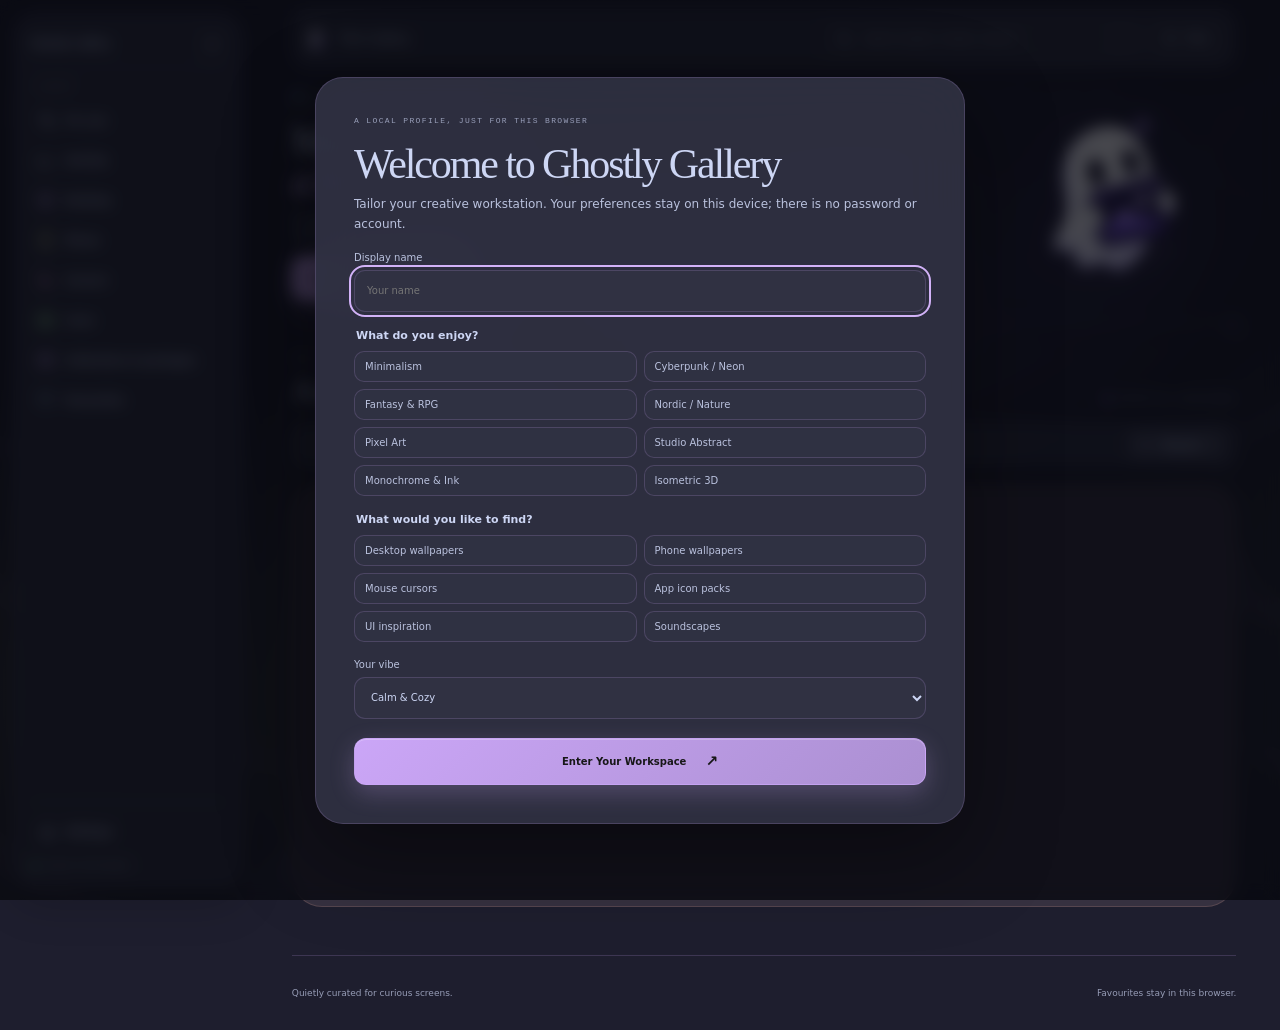
==== commit 746dda34: "Add files via upload" ====
--- a/index.html
+++ b/index.html
@@ -12,7 +12,10 @@
   <link rel="icon" href="assets/brand/ghostly-favicon.png" type="image/png" sizes="96x96">
   <link rel="apple-touch-icon" href="assets/brand/ghostly-favicon.png">
   <link rel="stylesheet" href="style.css?v=gg2-redesign-13">
-  <script type="module" src="script.js?v=gg2-redesign-13"></script>
+  <script>
+    !function(d,w){var ph=w.posthog=w.posthog||[];if(ph.__SV)return;ph._i=[];ph.init=function(token,config,name){var target=name?ph[name]=[]:ph;target.people=target.people||[];["init","capture","register","register_once","identify","reset","get_distinct_id","get_session_id","get_property","set_config"].forEach(function(method){target[method]=function(){target.push([method].concat(Array.prototype.slice.call(arguments,0)))}});ph._i.push([token,config,name]);var script=d.createElement("script");script.type="text/javascript";script.crossOrigin="anonymous";script.async=true;script.src=config.api_host.replace(".i.posthog.com","-assets.i.posthog.com")+"/static/array.js";d.head.appendChild(script)};ph.__SV=1}(document,window);
+  </script>
+  <script type="module" src="script.js?v=gg2-analytics-1"></script>
 </head>
 <body>
   <a class="skip-link" href="#main">Skip to gallery</a>
@@ -30,7 +33,7 @@
         <button class="nav-item" type="button" data-view="phone-wallpapers" data-label="Phone" aria-label="Phone wallpapers" style="--nav-accent:var(--phone)"><svg class="nav-icon" viewBox="0 0 24 24" aria-hidden="true"><rect x="6.5" y="2.5" width="11" height="19" rx="2.4"/><path d="M10 5h4M11 18.5h2"/></svg><span class="nav-label">Phone</span></button>
         <button class="nav-item" type="button" data-view="cursors" data-label="Cursors" aria-label="Cursor packs" style="--nav-accent:var(--cursor)"><svg class="nav-icon" viewBox="0 0 24 24" aria-hidden="true"><path d="m5 3 13.5 10.5-6 .8-3.4 5.2L5 3Z"/><path d="m13 15 3.2 5"/></svg><span class="nav-label">Cursors</span></button>
         <button class="nav-item" type="button" data-view="icons" data-label="Icons" aria-label="Icon packs" style="--nav-accent:var(--icons)"><svg class="nav-icon" viewBox="0 0 24 24" aria-hidden="true"><rect x="3.5" y="3.5" width="7" height="7" rx="2"/><rect x="13.5" y="3.5" width="7" height="7" rx="2"/><rect x="3.5" y="13.5" width="7" height="7" rx="2"/><rect x="13.5" y="13.5" width="7" height="7" rx="2"/></svg><span class="nav-label">Icons</span></button>
-        <button class="nav-item" type="button" data-view="collections" data-label="Collections & packages" aria-label="Collections and packages" style="--nav-accent:var(--accent)"><svg class="nav-icon" viewBox="0 0 24 24" aria-hidden="true"><rect x="3.5" y="5" width="12" height="15" rx="2"/><path d="M7 9h5M7 12h5M7 15h3"/><path d="M9 3.5h10a2 2 0 0 1 2 2v11"/></svg><span class="nav-label">Collections &amp; packages</span></button>
+        <button class="nav-item" type="button" data-view="collections" data-label="Collections & packages" aria-label="Collections and packages" style="--nav-accent:var(--accent)"><svg class="nav-icon" viewBox="0 0 24 24" aria-hidden="true"><path d="m3 7 9-4 9 4v10l-9 4-9-4V7Z"/><path d="m3 7 9 4 9-4M12 11v10M7.5 5 16.5 9"/></svg><span class="nav-label">Collections &amp; packages</span></button>
         <button class="nav-item" type="button" data-view="favorites" data-label="Favourites" aria-label="Favourites" style="--nav-accent:var(--favs)"><svg class="nav-icon nav-icon-heart" viewBox="0 0 24 24" aria-hidden="true"><path d="M20.8 8.8c0 5.2-8.8 10.2-8.8 10.2S3.2 14 3.2 8.8A4.7 4.7 0 0 1 12 6.2a4.7 4.7 0 0 1 8.8 2.6Z"/></svg><span class="nav-label">Favourites</span><span class="nav-count" id="favorite-count" hidden>0</span></button>
       </nav>
       <div class="sidebar-spacer"></div>
@@ -73,10 +76,14 @@
       <main id="main">
         <section class="welcome-strip" id="welcome-strip" hidden><div><p class="eyebrow">YOUR GHOSTLY WORKSPACE</p><h2 id="welcome-name"></h2><p id="welcome-note">A little corner for your next favourite.</p></div><button class="button-secondary" id="edit-profile" type="button">Edit preferences</button></section>
         <section class="dashboard-section" id="dashboard" hidden aria-labelledby="dashboard-title">
-          <div class="converter-heading"><p class="eyebrow">YOUR LOCAL WORKSPACE</p><h1 id="dashboard-title">Your dashboard<span>.</span></h1><p>Activity saved in this browser. It is not shared across visitors or devices.</p></div>
-          <div class="stats-grid"><article class="stat-card"><span>Download clicks</span><strong id="stat-downloads">0</strong><small>Started from this browser</small></article><article class="stat-card"><span>Favourites</span><strong id="stat-favorites">0</strong><small>Saved in your library</small></article><article class="stat-card"><span>Most explored</span><strong id="stat-category">—</strong><small>Based on local visits</small></article><article class="stat-card"><span>Conversions</span><strong id="stat-conversions">0</strong><small>Completed in this browser</small></article></div>
-          <div class="dashboard-bottom"><div><p class="eyebrow">YOUR INTERESTS</p><div class="profile-tags" id="profile-tags"></div></div><button class="converter-reset" id="reset-profile" type="button">Reset local profile and activity</button></div>
-          <section class="dashboard-workshop" aria-labelledby="workshop-title"><div><p class="eyebrow">LOCAL CREATIVE TOOLS</p><h2 id="workshop-title">The little workshop</h2><p>Choose an image utility. Your files stay in this browser.</p></div><div class="dashboard-workshop-actions"><button class="button-secondary" type="button" data-action="open-image-converter">Image converter <span aria-hidden="true">↗</span></button><button class="button-secondary" type="button" data-action="open-background-remover">Background remover <span aria-hidden="true">↗</span></button></div></section>
+          <div class="dashboard-heading"><div><p class="eyebrow">YOUR LOCAL WORKSPACE</p><h1 id="dashboard-title">Your dashboard<span>.</span></h1><p>Quick links and activity saved only in this browser.</p></div><button class="button-secondary" id="dashboard-edit-profile" type="button">Edit preferences</button></div>
+          <div class="stats-grid"><article class="stat-card"><span>Downloads</span><strong id="stat-downloads">0</strong><small>Started from this browser</small></article><article class="stat-card"><span>Favourites</span><strong id="stat-favorites">0</strong><small>Saved in your library</small></article><article class="stat-card"><span>Published assets</span><strong id="stat-published">0</strong><small>In the public Gallery</small></article><article class="stat-card"><span>Collections & packages</span><strong id="stat-collections">0</strong><small>Published in the Gallery</small></article><article class="stat-card"><span>Most explored</span><strong id="stat-category">—</strong><small>Based on local visits</small></article></div>
+          <div class="dashboard-panels">
+            <section class="dashboard-panel dashboard-shortcuts" aria-labelledby="shortcut-title"><div><p class="eyebrow">JUMP BACK IN</p><h2 id="shortcut-title">Quick links</h2></div><button class="dashboard-link" type="button" data-action="dashboard-browse"><span class="dashboard-link-icon">✦</span><span><strong>Browse the gallery</strong><small>Explore every published asset</small></span><span aria-hidden="true">↗</span></button><button class="dashboard-link" type="button" data-action="dashboard-favorites"><span class="dashboard-link-icon">♡</span><span><strong>Your favourites</strong><small id="shortcut-favorites">Saved just for you</small></span><span aria-hidden="true">↗</span></button><button class="dashboard-link" type="button" data-action="dashboard-collections"><span class="dashboard-link-icon">▣</span><span><strong>Collections & packages</strong><small>Browse curated sets</small></span><span aria-hidden="true">↗</span></button></section>
+            <section class="dashboard-panel dashboard-activity" aria-labelledby="activity-title"><div><p class="eyebrow">YOUR BROWSING</p><h2 id="activity-title">Category activity</h2></div><div class="dashboard-bars" id="dashboard-bars"></div><p class="dashboard-empty-note" id="dashboard-bars-empty" hidden>Choose a category to start building your activity summary.</p></section>
+          </div>
+          <div class="dashboard-bottom"><div><p class="eyebrow">YOUR INTERESTS</p><div class="profile-tags" id="profile-tags"></div></div><button class="dashboard-reset" id="reset-profile" type="button">Reset browser profile and activity</button></div>
+          <section class="dashboard-panel dashboard-saved" aria-labelledby="saved-title"><div class="dashboard-panel-heading"><div><p class="eyebrow">KEPT CLOSE</p><h2 id="saved-title">Recently saved</h2></div><button class="text-link" type="button" data-action="dashboard-favorites">See all favourites <span aria-hidden="true">↗</span></button></div><div class="dashboard-saved-grid" id="dashboard-saved-grid"></div></section>
         </section>
         <section class="hero" id="home" aria-labelledby="hero-title">
           <div class="hero-copy">
@@ -107,40 +114,6 @@
           <div class="loading-state" id="loading-state"><span class="loading-moon" aria-hidden="true"></span><span>Gathering the collection...</span></div>
         </section>
 
-        <section class="converter-section" id="converters" aria-labelledby="converter-title" hidden>
-          <div class="converter-heading"><p class="eyebrow">LOCAL IMAGE WORKSHOP</p><h1 id="converter-title">Image converter<span>.</span></h1><p>Change image formats right here in your browser. Your files stay on this device.</p><button class="button-secondary tool-back" type="button" data-action="tools-home">← Back to tools</button></div>
-          <div class="converter-panel">
-            <label class="converter-drop" id="converter-drop" for="converter-file"><span class="converter-upload-icon" aria-hidden="true">↑</span><strong>Choose an image to convert</strong><span>PNG, GIF, JPG, JPEG, or SVG · up to 25 MB</span><input id="converter-file" type="file" accept=".png,.gif,.jpg,.jpeg,.svg,image/png,image/gif,image/jpeg,image/svg+xml"></label>
-            <div class="converter-workspace" id="converter-workspace" hidden>
-              <div class="converter-preview"><img id="converter-preview" alt="Preview of the selected image"><span id="converter-source-label"></span></div>
-              <div class="converter-options">
-                <div><p class="eyebrow">SOURCE FILE</p><strong class="converter-filename" id="converter-filename"></strong><p class="converter-message" id="converter-message" aria-live="polite"></p></div>
-                <label class="converter-field">Convert to<select id="converter-format"><option value="png">PNG</option><option value="jpeg">JPEG</option><option value="ico">ICO (256 × 256)</option><option value="svg">SVG (embedded image)</option></select></label>
-                <label class="converter-field" id="jpeg-background-field" hidden>JPEG background<input id="jpeg-background" type="color" value="#ffffff"><small>Transparent areas use this color. White is the default.</small></label>
-                <button class="button-primary converter-action" id="converter-button" type="button" disabled>Convert image <span aria-hidden="true">↗</span></button>
-                <a class="button-secondary converter-download" id="converter-download" hidden download>Download converted image</a>
-                <button class="converter-reset" id="converter-reset" type="button">Choose another image</button>
-              </div>
-            </div>
-          </div>
-          <p class="converter-footnote">SVG files are checked for active and external content before preview or conversion. SVG output wraps the converted image; it does not trace pixels into vector shapes. ICO output embeds a PNG image at 256 × 256. GIF conversion uses a still frame.</p>
-          <article class="media-converter-card" aria-labelledby="mp3-title">
-            <div class="media-converter-heading"><span class="media-converter-icon" aria-hidden="true">♫</span><div><p class="eyebrow">AUDIO TOOL</p><h2 id="mp3-title">MP4 <span>→</span> MP3</h2><p>Extract audio from an MP4 video in your browser.</p></div></div>
-            <label class="media-file-picker" for="mp4-file"><span>Choose an MP4 video</span><small id="mp4-file-name">MP4 only · up to 200 MB</small><input id="mp4-file" type="file" accept=".mp4,video/mp4"></label>
-            <div class="media-converter-actions"><button class="button-primary" id="mp4-convert" type="button" disabled>Convert to MP3 <span aria-hidden="true">↗</span></button><a class="button-secondary media-download" id="mp3-download" hidden download>Download MP3</a></div>
-            <p class="media-converter-status" id="mp4-status" role="status" aria-live="polite">Your video stays on this device. The first conversion loads the audio engine on demand (about 31 MB).</p>
-          </article>
-        </section>
-        <section class="background-remover-section" id="background-remover" aria-labelledby="bg-title" hidden>
-          <div class="converter-heading"><p class="eyebrow">LOCAL IMAGE WORKSHOP</p><h1 id="bg-title">Tools<span>.</span></h1><p>Choose a local image or open the converter. Files stay on this device.</p><button class="button-secondary tool-open-converter" type="button" data-action="open-converter">Open image converter <span aria-hidden="true">↗</span></button></div>
-          <div class="converter-panel bg-remover-panel">
-            <label class="converter-drop" id="bg-drop" for="bg-file"><span class="converter-upload-icon" aria-hidden="true">✧</span><strong>Choose an image</strong><span>PNG, JPG, or WebP · up to 20 MB</span><input id="bg-file" type="file" accept=".png,.jpg,.jpeg,.webp,image/png,image/jpeg,image/webp"></label>
-            <div class="bg-workspace" id="bg-workspace" hidden>
-              <div class="bg-preview"><img id="bg-preview" alt="Selected image preview"><span>Preview · original background</span></div>
-              <div class="bg-file-info"><p class="eyebrow">SELECTED IMAGE</p><strong id="bg-filename"></strong><p id="bg-file-meta"></p><div class="bg-engine-note"><strong>Removal engine unavailable</strong><p>This site has no background-removal model installed. The image stays local, and no transparent result will be fabricated.</p></div><button class="converter-reset" id="bg-reset" type="button">Remove image</button></div>
-            </div>
-          </div>
-        </section>
         <footer class="site-footer"><span>Quietly curated for curious screens.</span><span>Favourites stay in this browser.</span></footer>
       </main>
     </div>
--- a/style.css
+++ b/style.css
@@ -178,7 +178,7 @@
 .topbar{position:sticky;top:9px;z-index:35;min-height:59px;gap:15px;margin:9px 0 0;padding:0 12px;border:1px solid var(--line-soft);border-radius:17px;background:color-mix(in srgb,var(--glass) 93%,var(--bg));box-shadow:0 8px 24px rgba(0,0,0,.08);backdrop-filter:blur(22px)}
 .topbar-leading{gap:10px}
 .topbar-menu-button{display:grid}
-.app-shell.is-tool-view .topbar-tools .top-search,.app-shell.is-tool-view .topbar-tools .filter-wrap{display:none}
+.app-shell.is-dashboard-view .topbar-tools .top-search,.app-shell.is-dashboard-view .topbar-tools .filter-wrap{display:none}
 .topbar-ghost-icon{width:24px;height:24px;object-fit:contain}
 .topbar-page-title{color:var(--text);font:500 15px Georgia,serif;white-space:nowrap}
 .topbar-tools{gap:7px}
@@ -537,3 +537,49 @@
 @media(max-width:1180px){.gallery-grid{grid-template-columns:repeat(3,minmax(0,1fr))}}
 @media(max-width:820px){.gallery-grid{grid-template-columns:repeat(2,minmax(0,1fr))}}
 @media(max-width:470px){.gallery-grid{grid-template-columns:1fr}.asset-card{height:258px}.card-preview,.card-preview.is-portrait{flex-basis:140px;height:140px}.card-body{height:116px}}
+
+/* Useful, browser-local workspace dashboard. */
+.dashboard-heading{display:flex;align-items:flex-end;justify-content:space-between;gap:20px;max-width:1000px;margin:0 auto 10px}
+.dashboard-heading h1{margin:0;font:500 clamp(38px,5vw,58px) Georgia,serif;letter-spacing:-.055em}
+.dashboard-heading h1 span{color:var(--accent)}
+.dashboard-heading p:not(.eyebrow){margin:10px 0 0;color:var(--muted);font-size:12px;line-height:1.65}
+.dashboard-heading>.button-secondary{flex:none;margin:0}
+.dashboard-panels{display:grid;grid-template-columns:repeat(2,minmax(0,1fr));gap:14px;margin:12px 0 22px}
+.dashboard-panel{min-width:0;padding:20px;border:1px solid var(--line-soft);border-radius:var(--radius-lg);background:linear-gradient(145deg,color-mix(in srgb,var(--surface) 96%,var(--accent) 4%),color-mix(in srgb,var(--surface) 90%,transparent));box-shadow:0 14px 38px rgba(0,0,0,.08)}
+.dashboard-panel h2{margin:2px 0 13px;font:500 22px Georgia,serif;letter-spacing:-.025em}
+.dashboard-shortcuts{display:flex;flex-direction:column;gap:8px}
+.dashboard-shortcuts>div:first-child{margin-bottom:2px}
+.dashboard-link{display:grid;grid-template-columns:36px minmax(0,1fr) 16px;align-items:center;gap:11px;width:100%;padding:11px 12px;border:1px solid var(--line-soft);border-radius:14px;background:color-mix(in srgb,var(--raised) 76%,transparent);color:var(--text);text-align:left;cursor:pointer;transition:transform .2s var(--ease),border-color .2s,background .2s}
+.dashboard-link:hover{transform:translateY(-2px);border-color:var(--line);background:var(--raised)}
+.dashboard-link-icon{display:grid;width:34px;height:34px;place-items:center;border-radius:11px;background:color-mix(in srgb,var(--accent) 17%,transparent);color:var(--accent-bright);font-size:19px}
+.dashboard-link strong,.dashboard-link small{display:block}
+.dashboard-link strong{font-size:11px;font-weight:650}
+.dashboard-link small{margin-top:3px;color:var(--muted);font-size:9px}
+.dashboard-link>span:last-child{color:var(--subtle)}
+.dashboard-bars{display:grid;gap:15px;padding-top:3px}
+.activity-row-label{display:flex;justify-content:space-between;gap:10px;margin-bottom:7px;color:var(--muted);font-size:10px}
+.activity-row-label strong{color:var(--text);font-size:10px}
+.activity-track{height:7px;overflow:hidden;border-radius:99px;background:color-mix(in srgb,var(--raised) 78%,transparent)}
+.activity-fill{display:block;height:100%;border-radius:inherit;background:linear-gradient(90deg,var(--accent),var(--accent-bright));transition:width .45s var(--ease)}
+.dashboard-empty-note{margin:13px 0 5px;color:var(--muted);font-size:11px;line-height:1.6}
+.dashboard-panel-heading{display:flex;align-items:flex-end;justify-content:space-between;gap:12px;margin-bottom:14px}
+.dashboard-panel-heading h2{margin-bottom:0}
+.text-link{padding:4px 0;border:0;background:none;color:var(--accent-bright);font:inherit;font-size:10px;cursor:pointer}
+.text-link:hover{text-decoration:underline;text-underline-offset:3px}
+.dashboard-saved-grid{display:grid;grid-template-columns:repeat(4,minmax(0,1fr));gap:10px}
+.dashboard-saved-card{min-width:0;overflow:hidden;padding:0;border:1px solid var(--line-soft);border-radius:14px;background:color-mix(in srgb,var(--raised) 72%,transparent);color:var(--text);text-align:left;cursor:pointer;transition:transform .2s var(--ease),border-color .2s}
+.dashboard-saved-card:hover{transform:translateY(-3px);border-color:var(--line)}
+.dashboard-saved-card>img,.dashboard-saved-card>.preview-fallback{display:block;width:100%;height:104px;object-fit:cover}
+.dashboard-saved-copy{display:block;min-width:0;padding:9px}
+.dashboard-saved-copy strong,.dashboard-saved-copy small{display:block;overflow:hidden;text-overflow:ellipsis;white-space:nowrap}
+.dashboard-saved-copy strong{font-size:10px}
+.dashboard-saved-copy small{margin-top:4px;color:var(--muted);font-size:9px}
+.dashboard-saved-empty{grid-column:1/-1;display:flex;min-height:166px;flex-direction:column;align-items:center;justify-content:center;padding:20px;border:1px dashed var(--line);border-radius:14px;text-align:center}
+.dashboard-saved-empty-icon{color:var(--accent-bright);font-size:27px}
+.dashboard-saved-empty strong{margin-top:6px;font:500 17px Georgia,serif}
+.dashboard-saved-empty p{max-width:300px;margin:7px 0 12px;color:var(--muted);font-size:10px;line-height:1.6}
+.dashboard-saved-empty .button-secondary{margin:0}
+.dashboard-reset{padding:6px 0;border:0;background:none;color:var(--subtle);font:inherit;font-size:10px;text-decoration:underline;text-underline-offset:3px;cursor:pointer}
+.dashboard-reset:hover{color:var(--text)}
+@media(max-width:820px){.dashboard-panels{grid-template-columns:1fr}.dashboard-saved-grid{grid-template-columns:repeat(2,minmax(0,1fr))}}
+@media(max-width:600px){.dashboard-heading{align-items:flex-start;flex-direction:column}.dashboard-heading>.button-secondary{align-self:flex-start}.dashboard-panel{padding:15px}.dashboard-saved-card>img,.dashboard-saved-card>.preview-fallback{height:92px}}
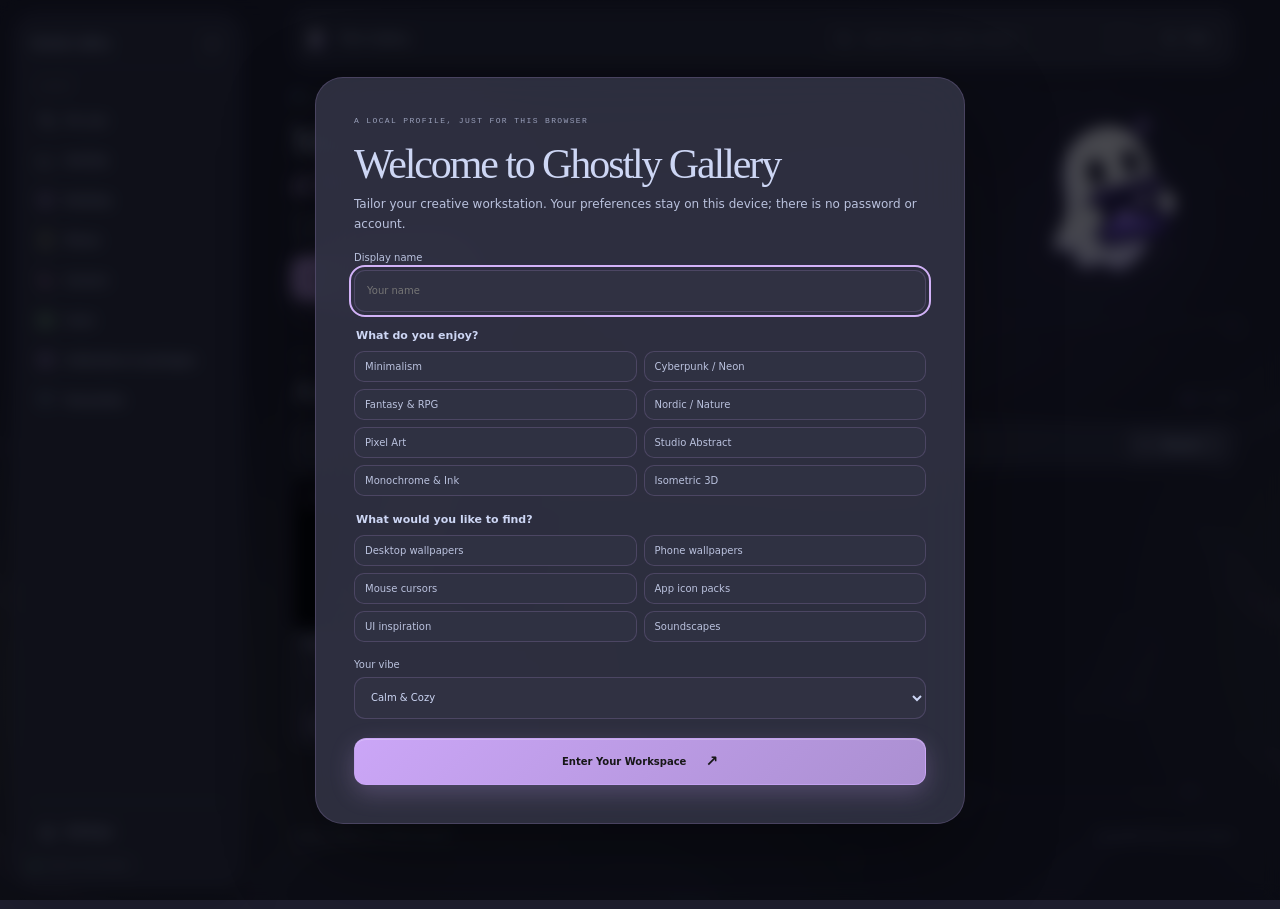
==== commit f2067908: "Use official PostHog browser bootstrap" ====
--- a/index.html
+++ b/index.html
@@ -13,7 +13,7 @@
   <link rel="apple-touch-icon" href="assets/brand/ghostly-favicon.png">
   <link rel="stylesheet" href="style.css?v=gg2-redesign-13">
   <script>
-    !function(d,w){var ph=w.posthog=w.posthog||[];if(ph.__SV)return;ph._i=[];ph.init=function(token,config,name){var target=name?ph[name]=[]:ph;target.people=target.people||[];["init","capture","register","register_once","identify","reset","get_distinct_id","get_session_id","get_property","set_config"].forEach(function(method){target[method]=function(){target.push([method].concat(Array.prototype.slice.call(arguments,0)))}});ph._i.push([token,config,name]);var script=d.createElement("script");script.type="text/javascript";script.crossOrigin="anonymous";script.async=true;script.src=config.api_host.replace(".i.posthog.com","-assets.i.posthog.com")+"/static/array.js";d.head.appendChild(script)};ph.__SV=1}(document,window);
+    !function(t,e){var o,n,p,r;e.__SV||(window.posthog=e,e._i=[],e.init=function(i,s,a){function g(t,e){var o=e.split(".");2==o.length&&(t=t[o[0]],e=o[1]),t[e]=function(){t.push([e].concat(Array.prototype.slice.call(arguments,0)))}}(p=t.createElement("script")).type="text/javascript",p.crossOrigin="anonymous",p.async=!0,p.src=s.api_host.replace(".i.posthog.com","-assets.i.posthog.com")+"/static/array.js",(r=t.getElementsByTagName("script")[0]).parentNode.insertBefore(p,r);var u=e;for(void 0!==a?u=e[a]=[]:a="posthog",u.people=u.people||[],Object.defineProperty(u,"toString",{configurable:!0,enumerable:!0,writable:!0,value:function(t){var e="posthog";return"posthog"!==a&&(e+="."+a),t||(e+=" (stub)"),e}}),Object.defineProperty(u.people,"toString",{configurable:!0,enumerable:!0,writable:!0,value:function(){return u.toString(1)+".people (stub)"}}),o="init capture register register_once register_for_session unregister unregister_for_session getFeatureFlag getFeatureFlagResult isFeatureEnabled reloadFeatureFlags updateEarlyAccessFeatureEnrollment getEarlyAccessFeatures on onFeatureFlags onSessionId getSurveys getActiveMatchingSurveys renderSurvey canRenderSurvey getNextSurveyStep identify setPersonProperties group resetGroups setPersonPropertiesForFlags resetPersonPropertiesForFlags setGroupPropertiesForFlags resetGroupPropertiesForFlags set_config reset get_distinct_id getGroups get_session_id get_session_replay_url alias set_config startSessionRecording stopSessionRecording sessionRecordingStarted captureException loadToolbar get_property getSessionProperty createPersonProfile opt_in_capturing opt_out_capturing has_opted_in_capturing has_opted_out_capturing clear_opt_in_out_capturing debug".split(" "),n=0;n<o.length;n++)g(u,o[n]);e._i.push([i,s,a])},e.__SV=1)}(document,window.posthog||[]);
   </script>
   <script type="module" src="script.js?v=gg2-analytics-1"></script>
 </head>
